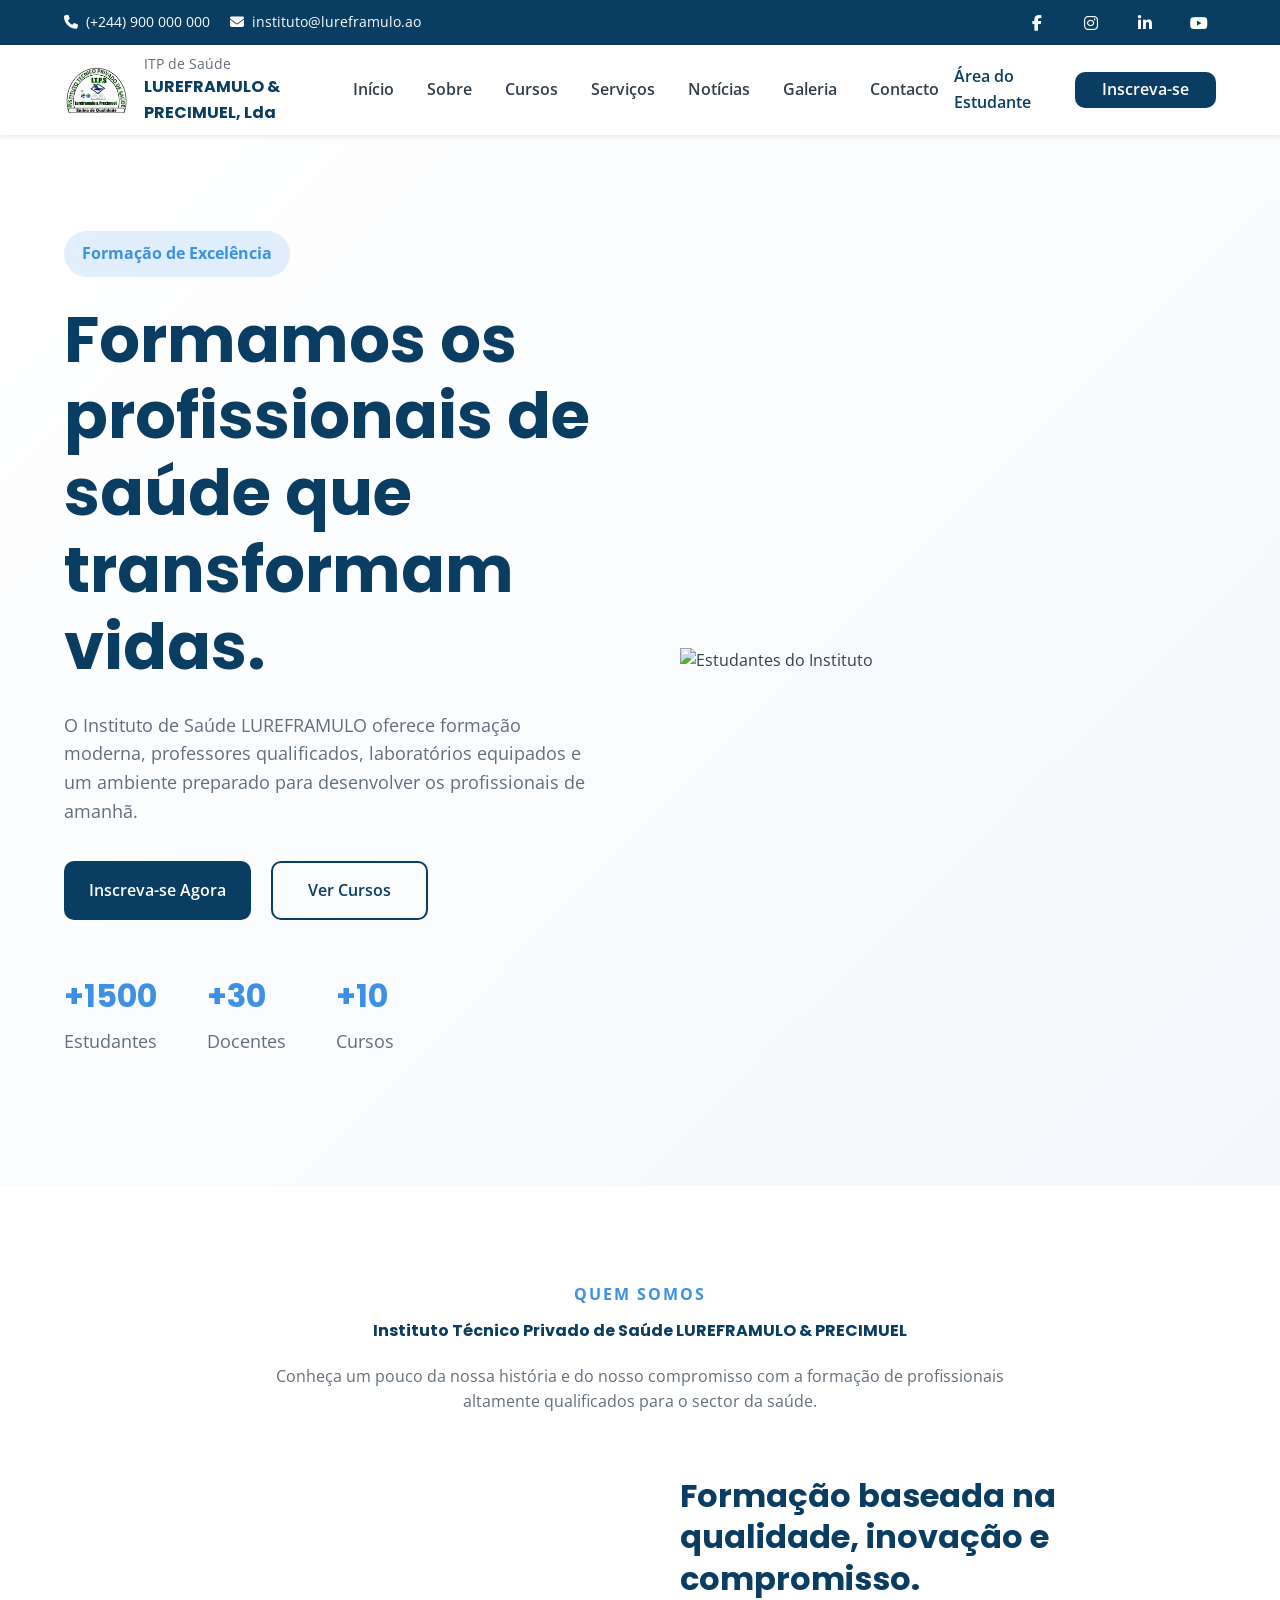
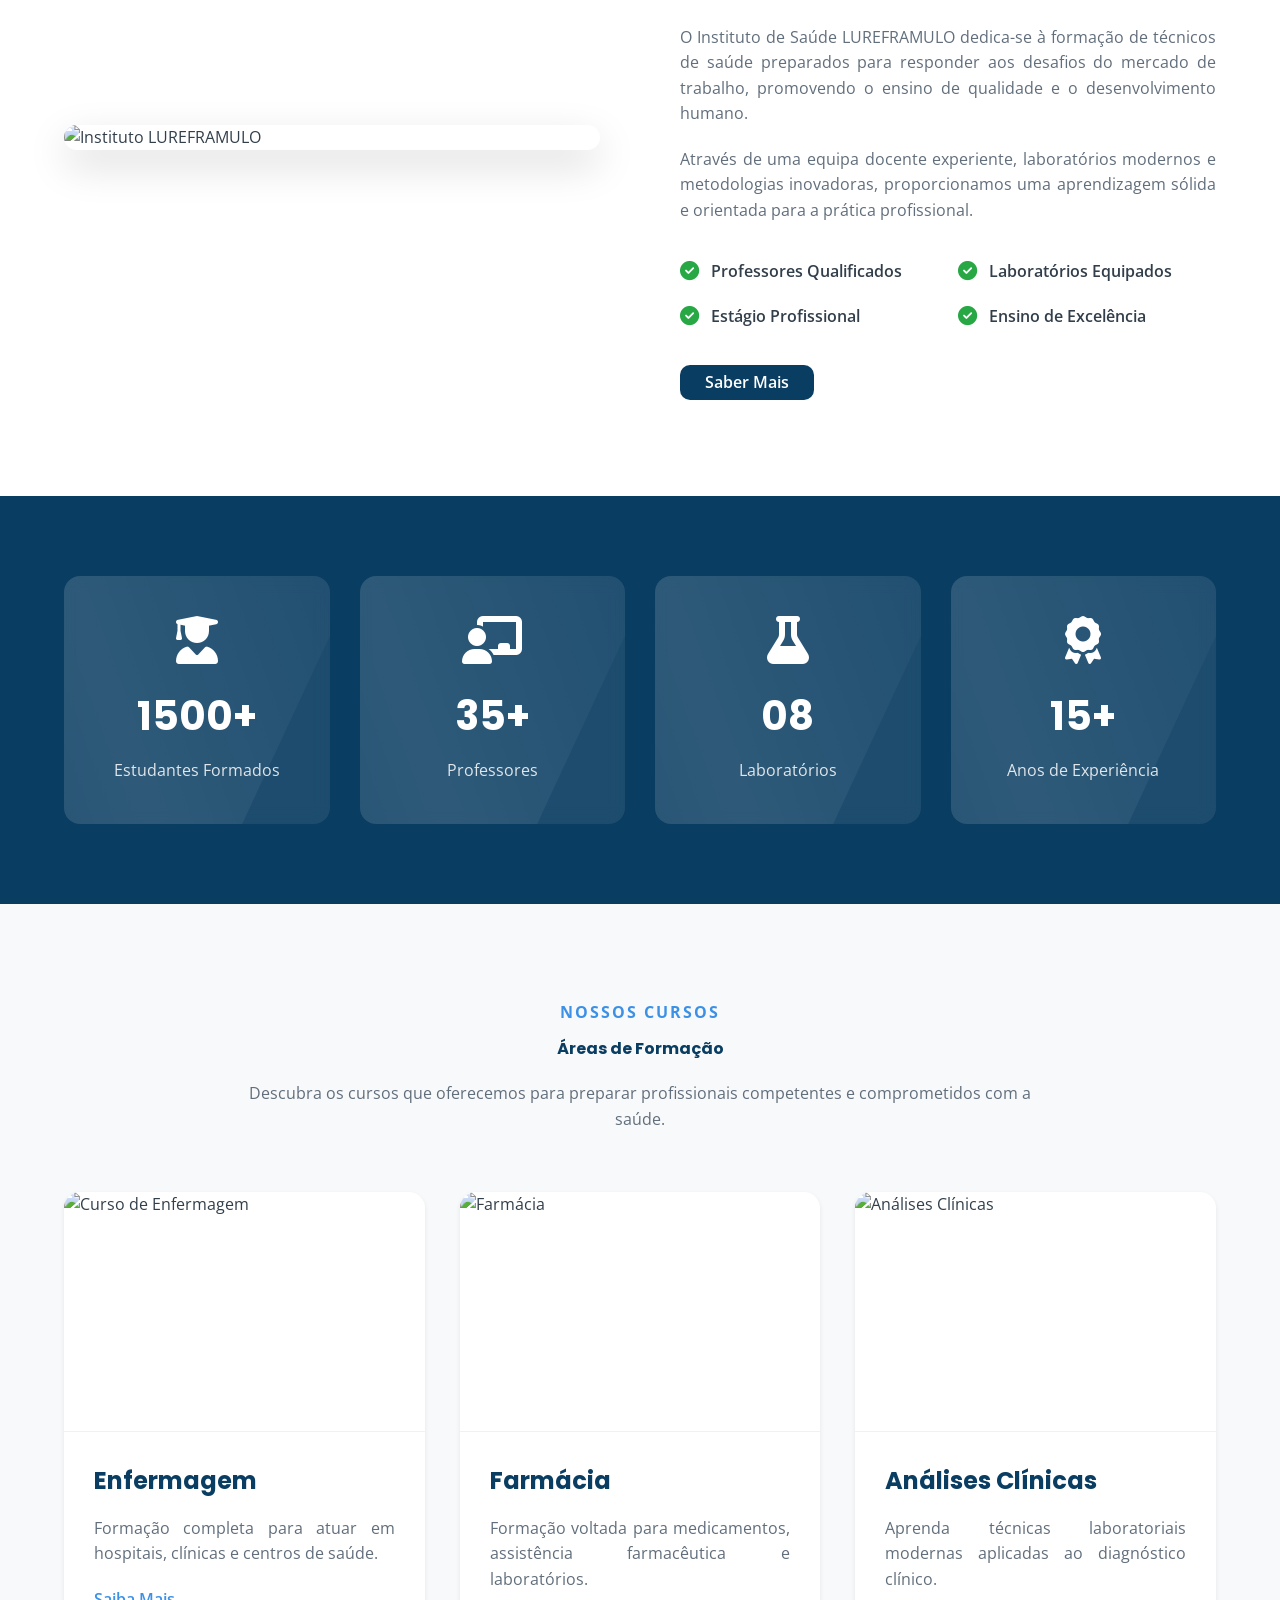
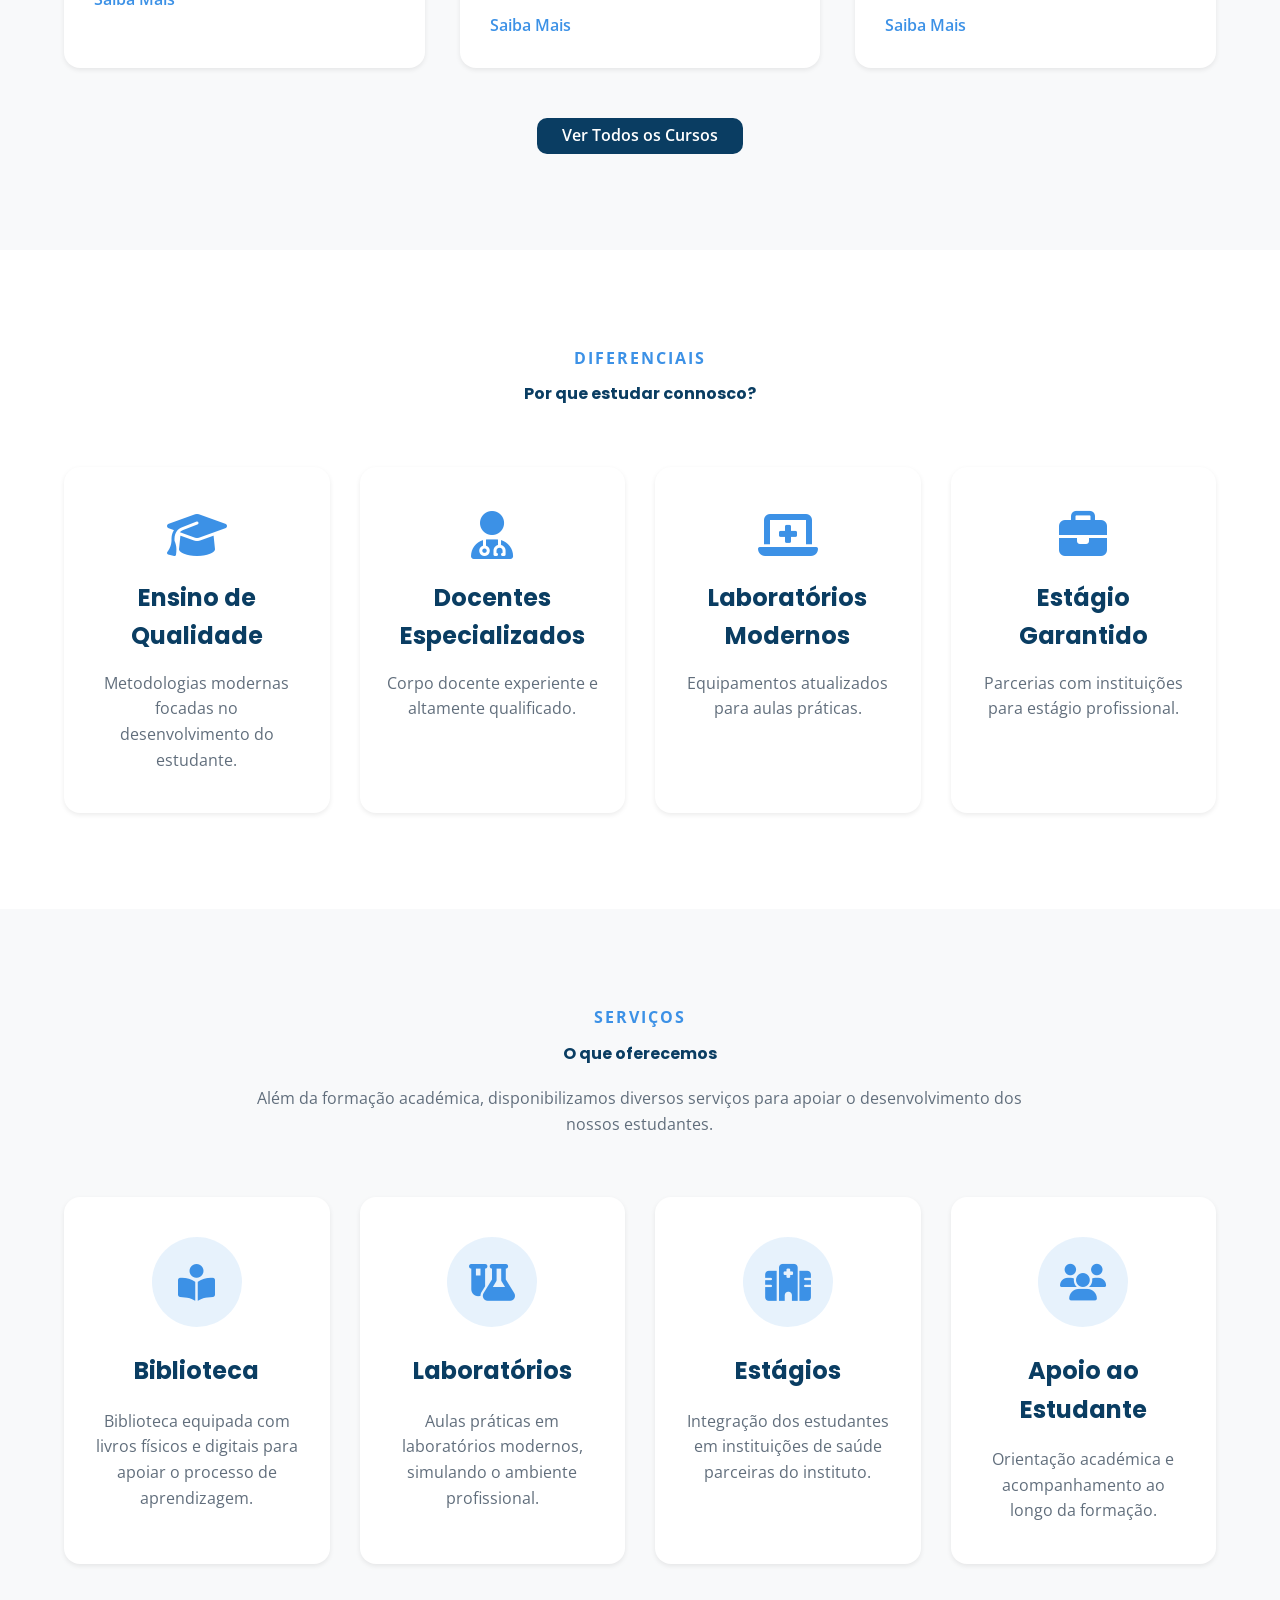
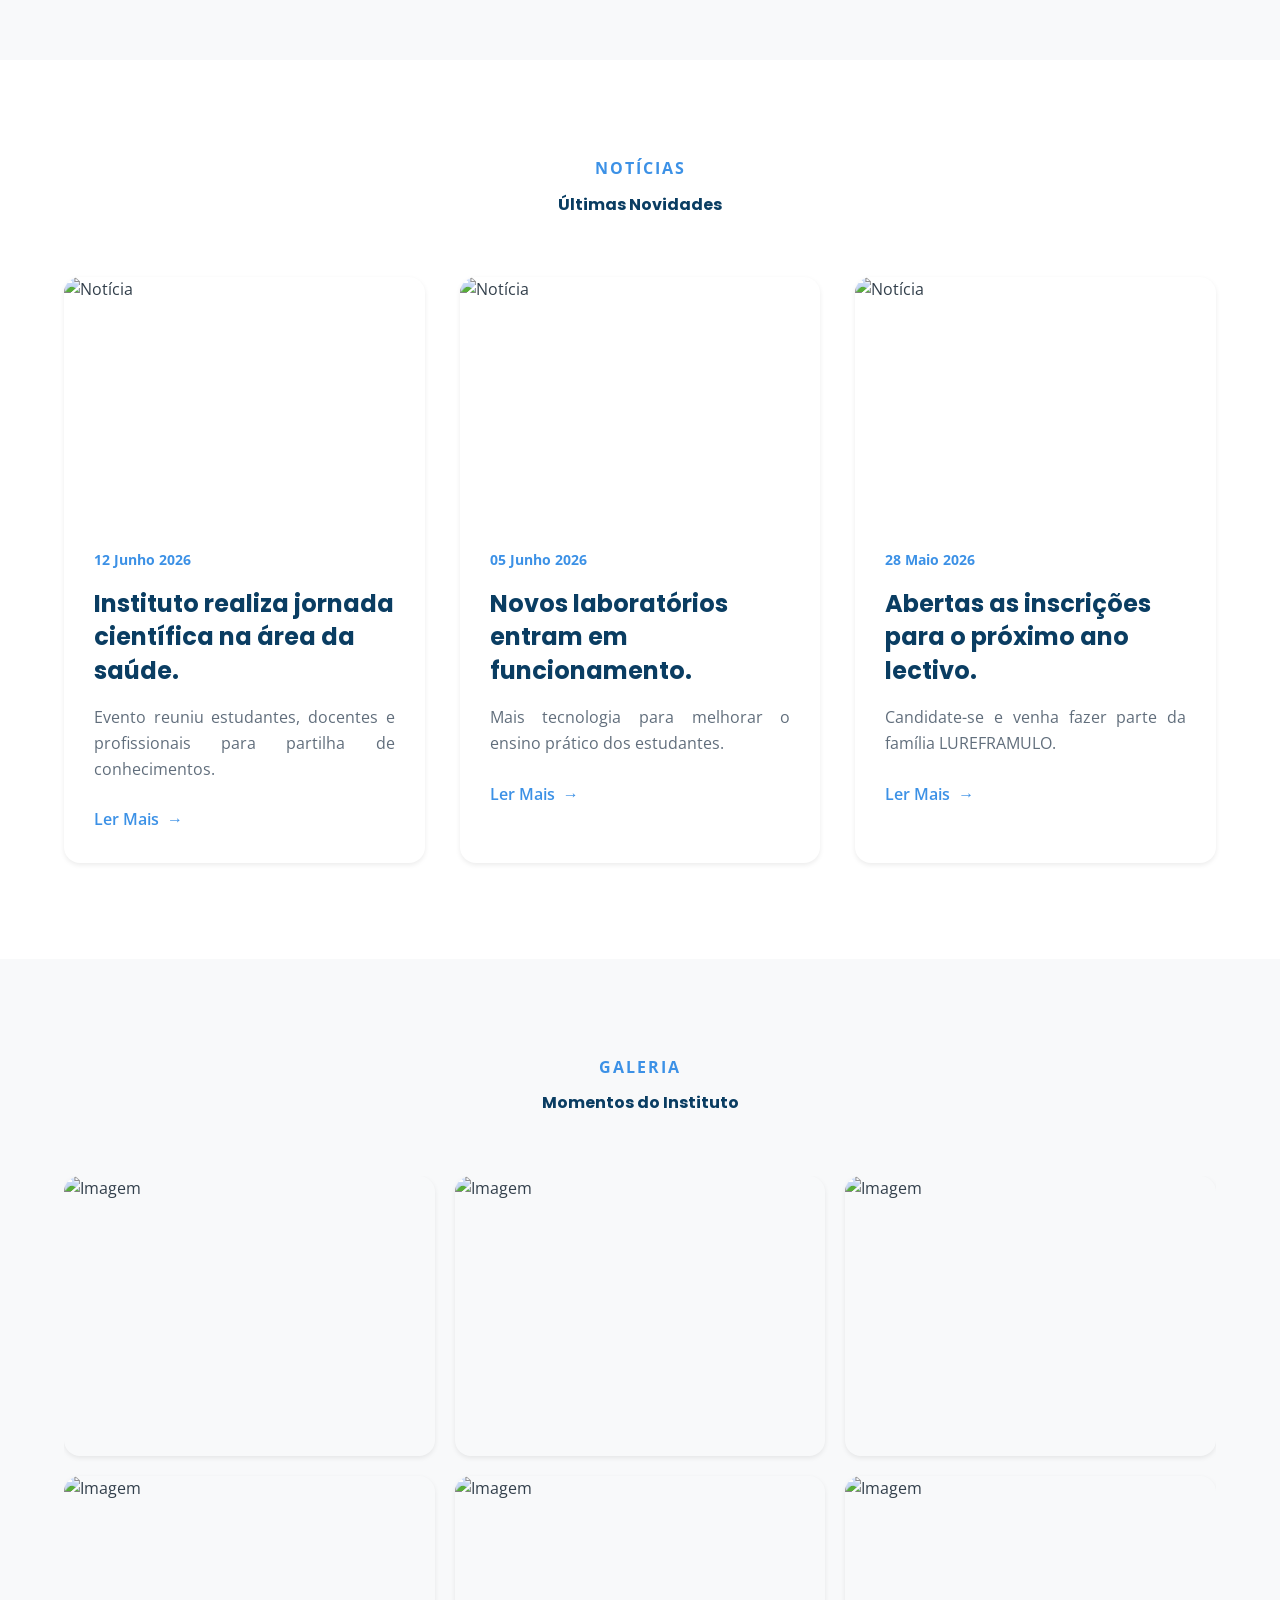
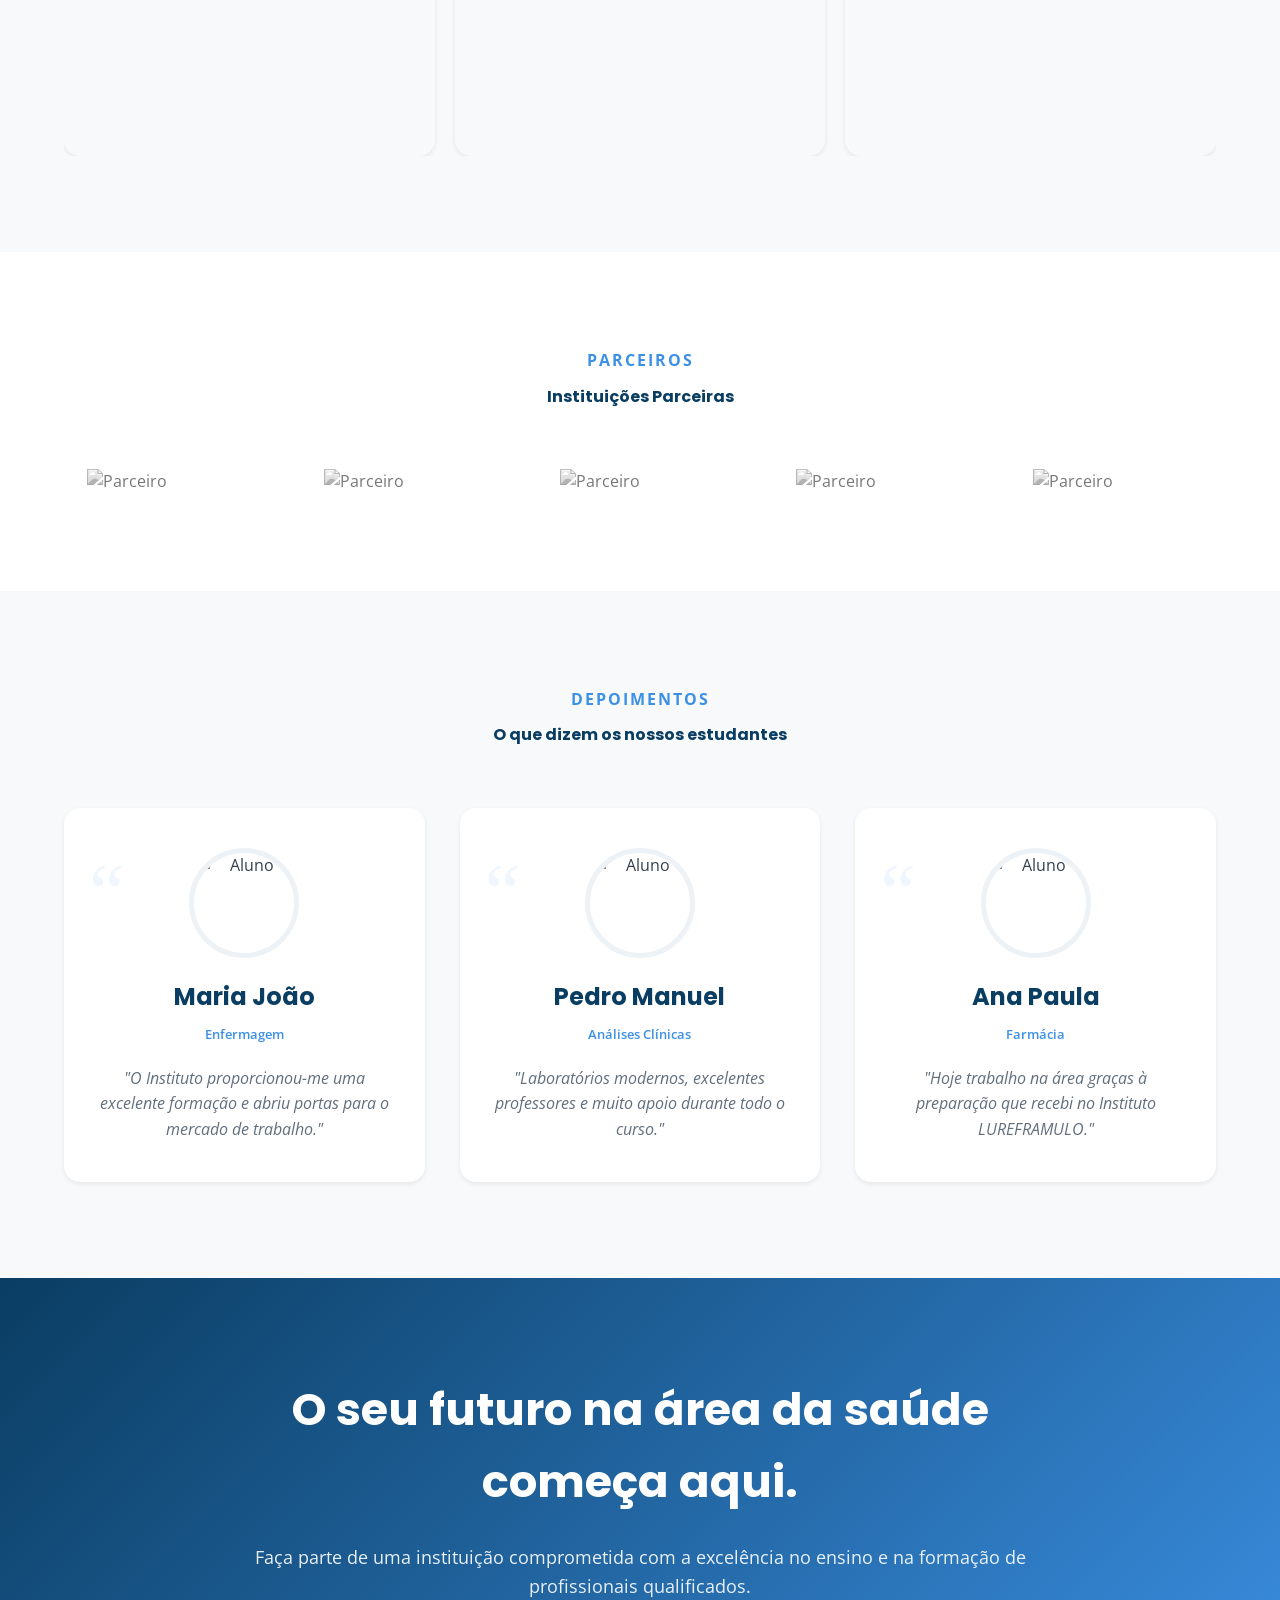
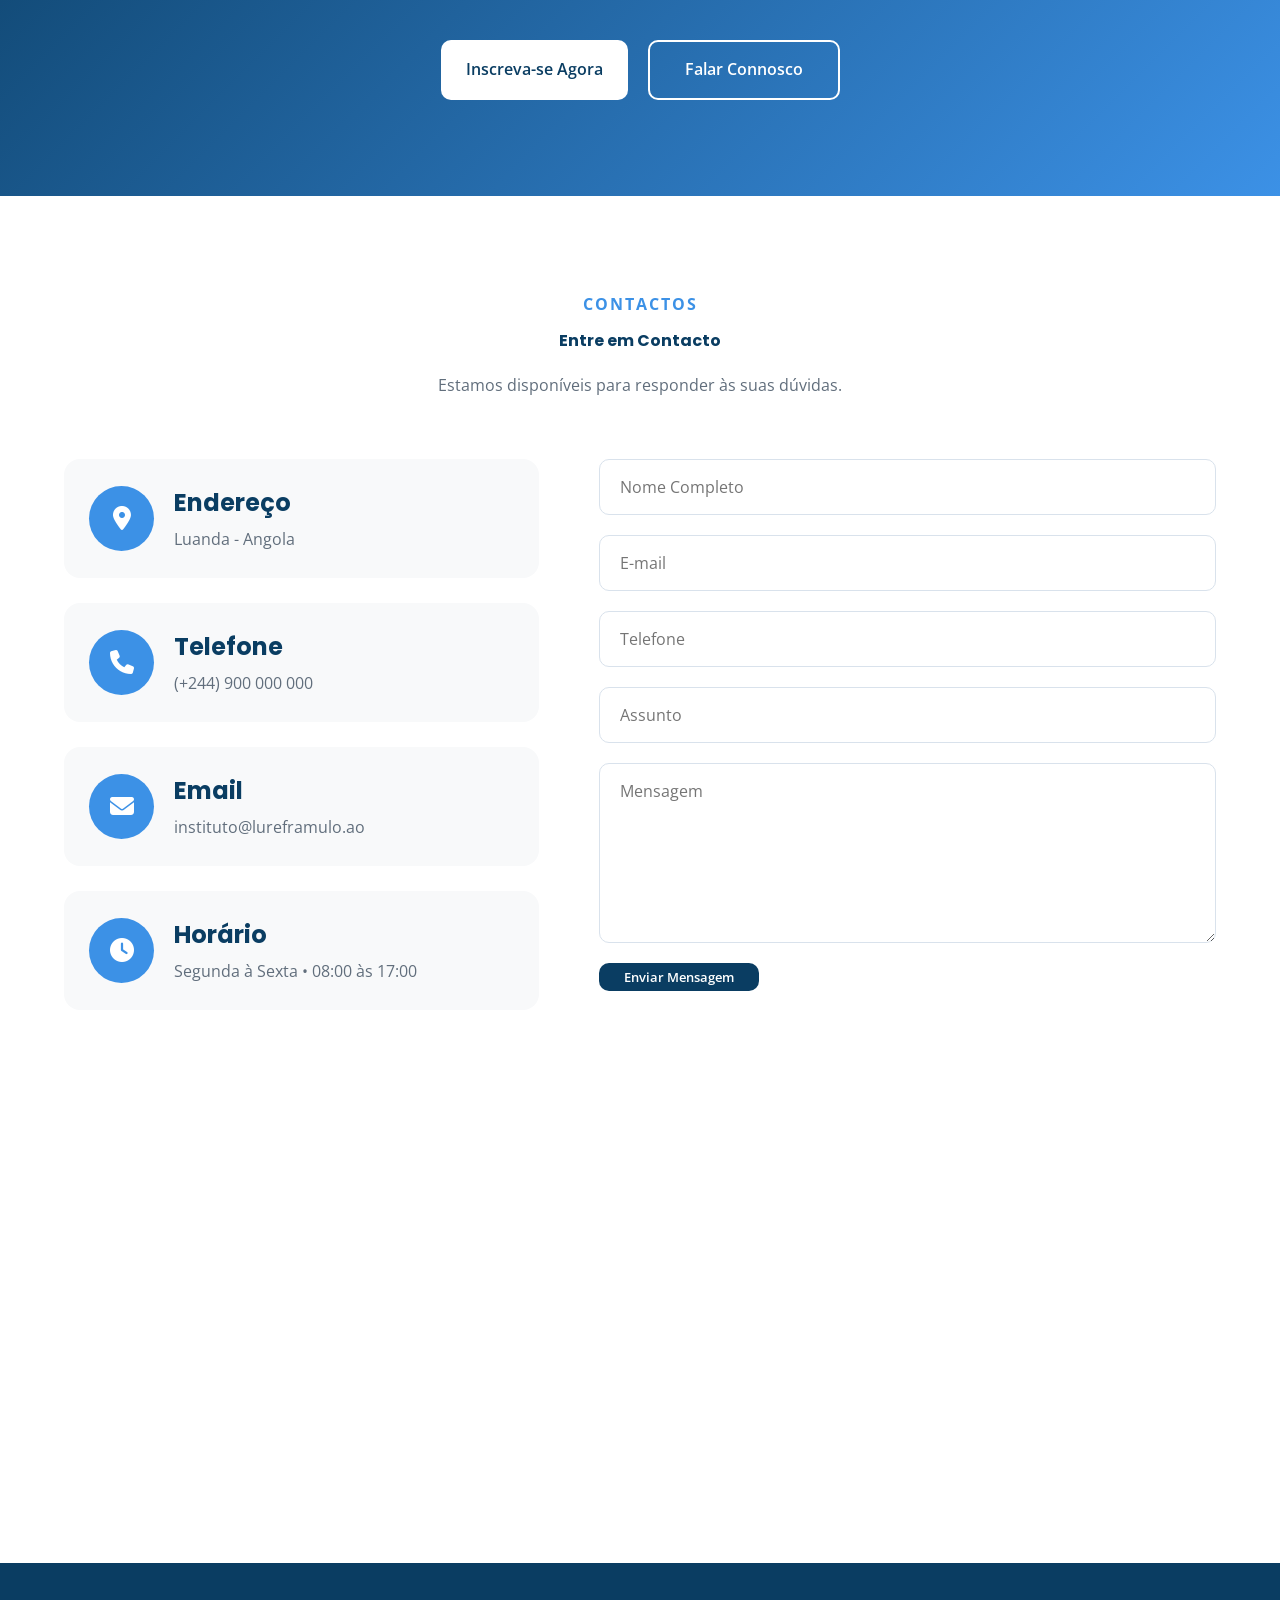
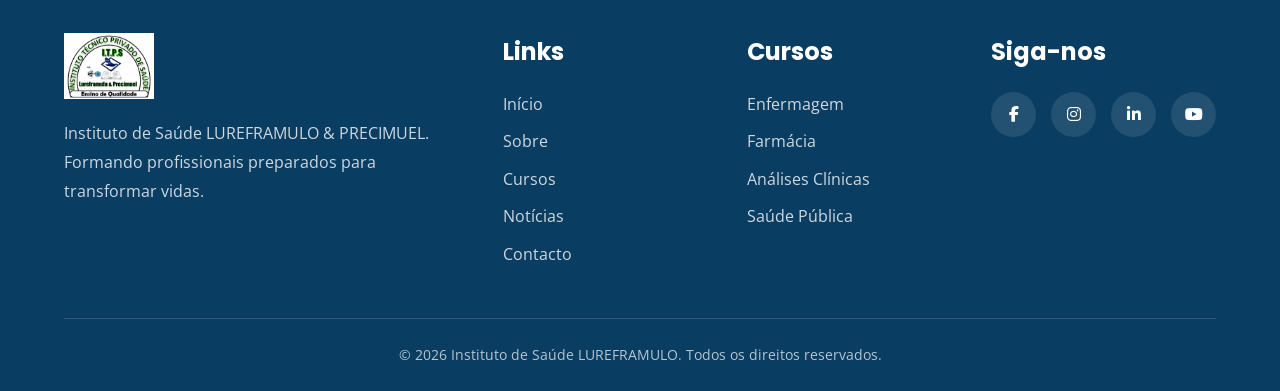
==== index.html @ 5ccaef7e "Menu Actualizado! Alterei de menu que simplesmente aparece para menu que desliza" ====
<!DOCTYPE html>
<html lang="pt-AO">

<head>

    <!-- ================= META ================= -->
    <meta charset="UTF-8">
    <meta name="viewport" content="width=device-width, initial-scale=1.0">

    <title>Instituto de Saúde LUREFRAMULO</title>

    <meta name="description"
        content="Instituto de Saúde LUREFRAMULO - Formação de excelência na área da saúde.">

    <meta name="keywords"
        content="Instituto, Saúde, Enfermagem, Cursos, Luanda, Angola">

    <meta name="author"
        content="ANTONIO C. R. SABINO">

    <!-- ================= GOOGLE FONTS ================= -->

    <link rel="preconnect" href="https://fonts.googleapis.com">

    <link rel="preconnect" href="https://fonts.gstatic.com" crossorigin>

    <link href="https://fonts.googleapis.com/css2?family=Open+Sans:wght@300;400;500;600;700&family=Poppins:wght@300;400;500;600;700;800&display=swap"
        rel="stylesheet">

    <!-- ================= FONT AWESOME ================= -->

    <link rel="stylesheet"
        href="https://cdnjs.cloudflare.com/ajax/libs/font-awesome/6.7.2/css/all.min.css">

    <!-- ================= CSS ================= -->

    <link rel="stylesheet" href="css/variables.css">

    <link rel="stylesheet" href="css/style.css">

    <link rel="stylesheet" href="css/responsive.css">

</head>

<body>

    <!-- ====================================================== -->
    <!-- TOP BAR -->
    <!-- ====================================================== -->

    <div class="top-bar">

        <div class="container">

            <div class="top-left">

                <span>
                    <i class="fa-solid fa-phone"></i>
                    (+244) 900 000 000
                </span>

                <span>
                    <i class="fa-solid fa-envelope"></i>
                    instituto@lureframulo.ao
                </span>

            </div>

            <div class="top-right">

                <a href="#">
                    <i class="fab fa-facebook-f"></i>
                </a>

                <a href="#">
                    <i class="fab fa-instagram"></i>
                </a>

                <a href="#">
                    <i class="fab fa-linkedin-in"></i>
                </a>

                <a href="#">
                    <i class="fab fa-youtube"></i>
                </a>

            </div>

        </div>

    </div>

    <!-- ====================================================== -->
    <!-- HEADER -->
    <!-- ====================================================== -->

    <header class="header">

        <div class="container">

            <!-- Logo -->

            <a href="#" class="logo">

                <img src="assets/logo/logo.png"
                    alt="Instituto LUREFRAMULO">

                <div class="logo-text">

                    <p>ITP de Saúde</p>

                    <h2>LUREFRAMULO & PRECIMUEL, Lda</h2>
                    
                </div>

            </a>

            <!-- Menu -->

            <nav class="main-nav" id="mainNav">

                <button class="close-menu" id="closeMenu">

                    <i class="fa-solid fa-xmark"></i>

                </button>

                <ul>

                    <li><a href="#">Início</a></li>

                    <li><a href="#sobre">Sobre</a></li>

                    <li><a href="#cursos">Cursos</a></li>

                    <li><a href="#servicos">Serviços</a></li>

                    <li><a href="#noticias">Notícias</a></li>

                    <li><a href="#galeria">Galeria</a></li>

                    <li><a href="#contacto">Contacto</a></li>

                </ul>

            </nav>

            <!-- Botões -->

            <div class="header-buttons">

                <a href="#" class="btn-login">

                    Área do Estudante

                </a>

                <a href="#" class="btn-primary">

                    Inscreva-se

                </a>

            </div>

            <!-- Menu Mobile -->

            <div onclick="" class="menu-toggle" id="menuToggle">
                <i class="fas fa-bars"></i>
            </div>

        </div>

    </header>

    <div class="overlay" id="overlay"></div>

    <!-- ====================================================== -->
    <!-- HERO -->
    <!-- ====================================================== -->

    <section class="hero">

        <div class="container hero-container">

            <!-- Texto -->

            <div class="hero-content">

                <span class="hero-tag">

                    Formação de Excelência

                </span>

                <h1>

                    Formamos os profissionais de saúde
                    que transformam vidas.

                </h1>

                <p>

                    O Instituto de Saúde LUREFRAMULO oferece
                    formação moderna, professores qualificados,
                    laboratórios equipados e um ambiente preparado
                    para desenvolver os profissionais de amanhã.

                </p>

                <div class="hero-buttons">

                    <a href="#" class="btn-primary">

                        Inscreva-se Agora

                    </a>

                    <a href="#cursos" class="btn-secondary">

                        Ver Cursos

                    </a>

                </div>

                <!-- Estatísticas -->

                <div class="hero-stats">

                    <div class="stat">

                        <h3>+1500</h3>

                        <p>Estudantes</p>

                    </div>

                    <div class="stat">

                        <h3>+30</h3>

                        <p>Docentes</p>

                    </div>

                    <div class="stat">

                        <h3>+10</h3>

                        <p>Cursos</p>

                    </div>

                </div>

            </div>

            <!-- Imagem -->

            <div class="hero-image">

                <img src="assets/imagens/hero.png"
                    alt="Estudantes do Instituto">

            </div>

        </div>

    </section>

    <!-- ====================================================== -->
    <!-- INÍCIO DO MAIN -->
    <!-- ====================================================== -->

    <main>
    
                <!-- ====================================================== -->
        <!-- SOBRE O INSTITUTO -->
        <!-- ====================================================== -->

        <section class="sobre" id="sobre">

            <div class="container">

                <header class="section-title">

                    <span>Quem Somos</span>

                    <h2>Instituto Técnico Privado de Saúde LUREFRAMULO & PRECIMUEL</h2>

                    <p>
                        Conheça um pouco da nossa história e do nosso compromisso
                        com a formação de profissionais altamente qualificados
                        para o sector da saúde.
                    </p>

                </header>

                <div class="sobre-container">

                    <div class="sobre-image">

                        <img src="assets/imagens/sobre.jpg"
                            alt="Instituto LUREFRAMULO">

                    </div>

                    <div class="sobre-content">

                        <h3>
                            Formação baseada na qualidade,
                            inovação e compromisso.
                        </h3>

                        <p>

                            O Instituto de Saúde LUREFRAMULO dedica-se à formação
                            de técnicos de saúde preparados para responder aos
                            desafios do mercado de trabalho, promovendo o ensino
                            de qualidade e o desenvolvimento humano.

                        </p>

                        <p>

                            Através de uma equipa docente experiente,
                            laboratórios modernos e metodologias inovadoras,
                            proporcionamos uma aprendizagem sólida e orientada
                            para a prática profissional.

                        </p>

                        <div class="sobre-list">

                            <div class="item">

                                <i class="fa-solid fa-circle-check"></i>

                                <span>Professores Qualificados</span>

                            </div>

                            <div class="item">

                                <i class="fa-solid fa-circle-check"></i>

                                <span>Laboratórios Equipados</span>

                            </div>

                            <div class="item">

                                <i class="fa-solid fa-circle-check"></i>

                                <span>Estágio Profissional</span>

                            </div>

                            <div class="item">

                                <i class="fa-solid fa-circle-check"></i>

                                <span>Ensino de Excelência</span>

                            </div>

                        </div>

                        <a href="pages/sobre.html"
                            class="btn-primary">

                            Saber Mais

                        </a>

                    </div>

                </div>

            </div>

        </section>

        <!-- ====================================================== -->
        <!-- ESTATÍSTICAS -->
        <!-- ====================================================== -->

        <section class="estatisticas">

            <div class="container">

                <div class="estatistica-card">

                    <i class="fa-solid fa-user-graduate"></i>

                    <h2>1500+</h2>

                    <p>Estudantes Formados</p>

                </div>

                <div class="estatistica-card">

                    <i class="fa-solid fa-chalkboard-user"></i>

                    <h2>35+</h2>

                    <p>Professores</p>

                </div>

                <div class="estatistica-card">

                    <i class="fa-solid fa-flask"></i>

                    <h2>08</h2>

                    <p>Laboratórios</p>

                </div>

                <div class="estatistica-card">

                    <i class="fa-solid fa-award"></i>

                    <h2>15+</h2>

                    <p>Anos de Experiência</p>

                </div>

            </div>

        </section>

        <!-- ====================================================== -->
        <!-- CURSOS -->
        <!-- ====================================================== -->

        <section class="cursos" id="cursos">

            <div class="container">

                <div class="section-title">

                    <span>Nossos Cursos</span>

                    <h2>Áreas de Formação</h2>

                    <p>

                        Descubra os cursos que oferecemos para preparar
                        profissionais competentes e comprometidos com a saúde.

                    </p>

                </div>

                <div class="cards-cursos">

                    <article class="curso-card">

                        <img src="assets/imagens/enfermagem.jpg"
                            alt="Curso de Enfermagem">

                        <div class="curso-info">

                            <h3>Enfermagem</h3>

                            <p>

                                Formação completa para atuar em hospitais,
                                clínicas e centros de saúde.

                            </p>

                            <a href="#">Saiba Mais</a>

                        </div>

                    </article>

                    <article class="curso-card">

                        <img src="assets/imagens/farmacia.jpg"
                            alt="Farmácia">

                        <div class="curso-info">

                            <h3>Farmácia</h3>

                            <p>

                                Formação voltada para medicamentos,
                                assistência farmacêutica e laboratórios.

                            </p>

                            <a href="#">Saiba Mais</a>

                        </div>

                    </article>

                    <article class="curso-card">

                        <img src="assets/imagens/analises.jpg"
                            alt="Análises Clínicas">

                        <div class="curso-info">

                            <h3>Análises Clínicas</h3>

                            <p>

                                Aprenda técnicas laboratoriais modernas
                                aplicadas ao diagnóstico clínico.

                            </p>

                            <a href="#">Saiba Mais</a>

                        </div>

                    </article>

                </div>

                <div class="center">

                    <a href="pages/cursos.html"
                        class="btn-primary">

                        Ver Todos os Cursos

                    </a>

                </div>

            </div>

        </section>

        <!-- ====================================================== -->
        <!-- POR QUE ESCOLHER O LUREFRAMULO -->
        <!-- ====================================================== -->

        <section class="diferenciais">

            <div class="container">

                <div class="section-title">

                    <span>Diferenciais</span>

                    <h2>Por que estudar connosco?</h2>

                </div>

                <div class="diferenciais-grid">

                    <div class="card">

                        <i class="fa-solid fa-graduation-cap"></i>

                        <h3>Ensino de Qualidade</h3>

                        <p>

                            Metodologias modernas focadas
                            no desenvolvimento do estudante.

                        </p>

                    </div>

                    <div class="card">

                        <i class="fa-solid fa-user-doctor"></i>

                        <h3>Docentes Especializados</h3>

                        <p>

                            Corpo docente experiente
                            e altamente qualificado.

                        </p>

                    </div>

                    <div class="card">

                        <i class="fa-solid fa-laptop-medical"></i>

                        <h3>Laboratórios Modernos</h3>

                        <p>

                            Equipamentos atualizados
                            para aulas práticas.

                        </p>

                    </div>

                    <div class="card">

                        <i class="fa-solid fa-briefcase"></i>

                        <h3>Estágio Garantido</h3>

                        <p>

                            Parcerias com instituições
                            para estágio profissional.

                        </p>

                    </div>

                </div>

            </div>

        </section>
        
                <!-- ====================================================== -->
        <!-- SERVIÇOS -->
        <!-- ====================================================== -->

        <section class="servicos" id="servicos">

            <div class="container">

                <div class="section-title">

                    <span>Serviços</span>

                    <h2>O que oferecemos</h2>

                    <p>
                        Além da formação académica, disponibilizamos diversos
                        serviços para apoiar o desenvolvimento dos nossos estudantes.
                    </p>

                </div>

                <div class="servicos-grid">

                    <article class="servico-card">

                        <i class="fa-solid fa-book-open-reader"></i>

                        <h3>Biblioteca</h3>

                        <p>
                            Biblioteca equipada com livros físicos e digitais
                            para apoiar o processo de aprendizagem.
                        </p>

                    </article>

                    <article class="servico-card">

                        <i class="fa-solid fa-flask-vial"></i>

                        <h3>Laboratórios</h3>

                        <p>
                            Aulas práticas em laboratórios modernos,
                            simulando o ambiente profissional.
                        </p>

                    </article>

                    <article class="servico-card">

                        <i class="fa-solid fa-hospital"></i>

                        <h3>Estágios</h3>

                        <p>
                            Integração dos estudantes em instituições de saúde
                            parceiras do instituto.
                        </p>

                    </article>

                    <article class="servico-card">

                        <i class="fa-solid fa-users"></i>

                        <h3>Apoio ao Estudante</h3>

                        <p>
                            Orientação académica e acompanhamento ao longo da formação.
                        </p>

                    </article>

                </div>

            </div>

        </section>

        <!-- ====================================================== -->
        <!-- NOTÍCIAS -->
        <!-- ====================================================== -->

        <section class="noticias" id="noticias">

            <div class="container">

                <div class="section-title">

                    <span>Notícias</span>

                    <h2>Últimas Novidades</h2>

                </div>

                <div class="noticias-grid">

                    <article class="noticia-card">

                        <img src="assets/imagens/noticia1.jpg"
                            alt="Notícia">

                        <div class="noticia-content">

                            <span>12 Junho 2026</span>

                            <h3>
                                Instituto realiza jornada científica
                                na área da saúde.
                            </h3>

                            <p>

                                Evento reuniu estudantes,
                                docentes e profissionais
                                para partilha de conhecimentos.

                            </p>

                            <a href="#">Ler Mais</a>

                        </div>

                    </article>

                    <article class="noticia-card">

                        <img src="assets/imagens/noticia2.jpg"
                            alt="Notícia">

                        <div class="noticia-content">

                            <span>05 Junho 2026</span>

                            <h3>

                                Novos laboratórios entram
                                em funcionamento.

                            </h3>

                            <p>

                                Mais tecnologia para melhorar
                                o ensino prático dos estudantes.

                            </p>

                            <a href="#">Ler Mais</a>

                        </div>

                    </article>

                    <article class="noticia-card">

                        <img src="assets/imagens/noticia3.jpg"
                            alt="Notícia">

                        <div class="noticia-content">

                            <span>28 Maio 2026</span>

                            <h3>

                                Abertas as inscrições
                                para o próximo ano lectivo.

                            </h3>

                            <p>

                                Candidate-se e venha fazer parte
                                da família LUREFRAMULO.

                            </p>

                            <a href="#">Ler Mais</a>

                        </div>

                    </article>

                </div>

            </div>

        </section>

        <!-- ====================================================== -->
        <!-- GALERIA -->
        <!-- ====================================================== -->

        <section class="galeria" id="galeria">

            <div class="container">

                <div class="section-title">

                    <span>Galeria</span>

                    <h2>Momentos do Instituto</h2>

                </div>

                <div class="galeria-grid">

                    <img src="assets/imagens/galeria1.jpg" alt="Imagem">

                    <img src="assets/imagens/galeria2.jpg" alt="Imagem">

                    <img src="assets/imagens/galeria3.jpg" alt="Imagem">

                    <img src="assets/imagens/galeria4.jpg" alt="Imagem">

                    <img src="assets/imagens/galeria5.jpg" alt="Imagem">

                    <img src="assets/imagens/galeria6.jpg" alt="Imagem">

                </div>

            </div>

        </section>

        <!-- ====================================================== -->
        <!-- PARCEIROS -->
        <!-- ====================================================== -->

        <section class="parceiros">

            <div class="container">

                <div class="section-title">

                    <span>Parceiros</span>

                    <h2>Instituições Parceiras</h2>

                </div>

                <div class="parceiros-grid">

                    <img src="assets/imagens/parceiro1.png" alt="Parceiro">

                    <img src="assets/imagens/parceiro2.png" alt="Parceiro">

                    <img src="assets/imagens/parceiro3.png" alt="Parceiro">

                    <img src="assets/imagens/parceiro4.png" alt="Parceiro">

                    <img src="assets/imagens/parceiro5.png" alt="Parceiro">

                </div>

            </div>

        </section>

        <!-- ====================================================== -->
        <!-- TESTEMUNHOS -->
        <!-- ====================================================== -->

        <section class="testemunhos">

            <div class="container">

                <div class="section-title">

                    <span>Depoimentos</span>

                    <h2>O que dizem os nossos estudantes</h2>

                </div>

                <div class="testemunhos-grid">

                    <article class="testemunho-card">

                        <img src="assets/imagens/aluno1.jpg"
                            alt="Aluno">

                        <h3>Maria João</h3>

                        <small>Enfermagem</small>

                        <p>

                            "O Instituto proporcionou-me uma excelente formação
                            e abriu portas para o mercado de trabalho."

                        </p>

                    </article>

                    <article class="testemunho-card">

                        <img src="assets/imagens/aluno2.jpg"
                            alt="Aluno">

                        <h3>Pedro Manuel</h3>

                        <small>Análises Clínicas</small>

                        <p>

                            "Laboratórios modernos,
                            excelentes professores
                            e muito apoio durante todo o curso."

                        </p>

                    </article>

                    <article class="testemunho-card">

                        <img src="assets/imagens/aluno3.jpg"
                            alt="Aluno">

                        <h3>Ana Paula</h3>

                        <small>Farmácia</small>

                        <p>

                            "Hoje trabalho na área graças
                            à preparação que recebi
                            no Instituto LUREFRAMULO."

                        </p>

                    </article>

                </div>

            </div>

        </section>

                <!-- ====================================================== -->
        <!-- CALL TO ACTION -->
        <!-- ====================================================== -->

        <section class="cta">

            <div class="container">

                <div class="cta-content">

                    <h2>
                        O seu futuro na área da saúde começa aqui.
                    </h2>

                    <p>
                        Faça parte de uma instituição comprometida com a excelência
                        no ensino e na formação de profissionais qualificados.
                    </p>

                    <div class="cta-buttons">

                        <a href="#" class="btn-primary">

                            Inscreva-se Agora

                        </a>

                        <a href="pages/contacto.html" class="btn-secondary">

                            Falar Connosco

                        </a>

                    </div>

                </div>

            </div>

        </section>

        <!-- ====================================================== -->
        <!-- CONTACTOS -->
        <!-- ====================================================== -->

        <section class="contacto" id="contacto">

            <div class="container">

                <div class="section-title">

                    <span>Contactos</span>

                    <h2>Entre em Contacto</h2>

                    <p>
                        Estamos disponíveis para responder às suas dúvidas.
                    </p>

                </div>

                <div class="contacto-container">

                    <!-- Informações -->

                    <div class="contacto-info">

                        <div class="info-card">

                            <i class="fa-solid fa-location-dot"></i>

                            <div>

                                <h3>Endereço</h3>

                                <p>Luanda - Angola</p>

                            </div>

                        </div>

                        <div class="info-card">

                            <i class="fa-solid fa-phone"></i>

                            <div>

                                <h3>Telefone</h3>

                                <p>(+244) 900 000 000</p>

                            </div>

                        </div>

                        <div class="info-card">

                            <i class="fa-solid fa-envelope"></i>

                            <div>

                                <h3>Email</h3>

                                <p>instituto@lureframulo.ao</p>

                            </div>

                        </div>

                        <div class="info-card">

                            <i class="fa-solid fa-clock"></i>

                            <div>

                                <h3>Horário</h3>

                                <p>Segunda à Sexta • 08:00 às 17:00</p>

                            </div>

                        </div>

                    </div>

                    <!-- Formulário -->

                    <form class="contact-form">

                        <input
                            type="text"
                            placeholder="Nome Completo"
                            required>

                        <input
                            type="email"
                            placeholder="E-mail"
                            required>

                        <input
                            type="tel"
                            placeholder="Telefone">

                        <input
                            type="text"
                            placeholder="Assunto">

                        <textarea
                            rows="6"
                            placeholder="Mensagem"></textarea>

                        <button
                            type="submit"
                            class="btn-primary">

                            Enviar Mensagem

                        </button>

                    </form>

                </div>

            </div>

        </section>

        <!-- ====================================================== -->
        <!-- MAPA -->
        <!-- ====================================================== -->

        <section class="mapa">

            <iframe
                src="https://www.google.com/maps/embed?pb="
                loading="lazy"
                allowfullscreen>
            </iframe>

        </section>

    </main>

    <!-- ====================================================== -->
    <!-- FOOTER -->
    <!-- ====================================================== -->

    <footer class="footer">

        <div class="container">

            <div class="footer-grid">

                <!-- Logo -->

                <div class="footer-col">

                    <img
                        src="assets/logo/logo.png"
                        alt="Logo">

                    <p>

                        Instituto de Saúde LUREFRAMULO & PRECIMUEL.

                        Formando profissionais preparados
                        para transformar vidas.

                    </p>

                </div>

                <!-- Links -->

                <div class="footer-col">

                    <h3>Links</h3>

                    <ul>

                        <li><a href="#">Início</a></li>

                        <li><a href="#sobre">Sobre</a></li>

                        <li><a href="#cursos">Cursos</a></li>

                        <li><a href="#noticias">Notícias</a></li>

                        <li><a href="#contacto">Contacto</a></li>

                    </ul>

                </div>

                <!-- Cursos -->

                <div class="footer-col">

                    <h3>Cursos</h3>

                    <ul>

                        <li><a href="#">Enfermagem</a></li>

                        <li><a href="#">Farmácia</a></li>

                        <li><a href="#">Análises Clínicas</a></li>

                        <li><a href="#">Saúde Pública</a></li>

                    </ul>

                </div>

                <!-- Redes -->

                <div class="footer-col">

                    <h3>Siga-nos</h3>

                    <div class="footer-social">

                        <a href="#"><i class="fab fa-facebook-f"></i></a>

                        <a href="#"><i class="fab fa-instagram"></i></a>

                        <a href="#"><i class="fab fa-linkedin-in"></i></a>

                        <a href="#"><i class="fab fa-youtube"></i></a>

                    </div>

                </div>

            </div>

            <div class="footer-bottom">

                <p>

                    © 2026 Instituto de Saúde LUREFRAMULO.
                    Todos os direitos reservados.

                </p>

            </div>

        </div>

    </footer>

    <!-- ====================================================== -->
    <!-- BOTÃO VOLTAR AO TOPO -->
    <!-- ====================================================== -->

    <button
        id="backToTop">

        <i class="fa-solid fa-arrow-up"></i>

    </button>

    <!-- ====================================================== -->
    <!-- JAVASCRIPT -->
    <!-- ====================================================== -->

    <script src="js/script.js"></script>

</body>

</html>
---- css/variables.css ----
/* =======================================================
   IMPORTAÇÃO DAS FONTES
======================================================= */

@import url('https://fonts.googleapis.com/css2?family=Poppins:wght@300;400;500;600;700;800&family=Open+Sans:wght@300;400;500;600;700&display=swap');


/* =======================================================
   VARIÁVEIS GLOBAIS
======================================================= */

:root {

    /* ===================================================
       CORES PRINCIPAIS
    =================================================== */

    --primary-color: #0A3D62;
    --secondary-color: #3C91E6;
    --accent-color: #28A745;

    --white: #FFFFFF;
    --black: #1B1B1B;

    --gray-100: #F8F9FA;
    --gray-200: #EDF2F7;
    --gray-300: #D9E2EC;
    --gray-400: #BCCCDC;
    --gray-500: #7B8794;
    --gray-600: #616E7C;
    --gray-700: #52606D;
    --gray-800: #323F4B;
    --gray-900: #1F2933;

    --success: #28A745;
    --warning: #FFC107;
    --danger: #DC3545;
}


/* =======================================================
   TIPOGRAFIA
======================================================= */

:root{

    --font-title: "Poppins", sans-serif;

    --font-text: "Open Sans", sans-serif;

}


/* =======================================================
   TAMANHOS DAS FONTES
======================================================= */

:root{

    --fs-xs: .75rem;
    --fs-sm: .875rem;
    --fs-md: 1rem;
    --fs-lg: 1.125rem;
    --fs-xl: 1.5rem;
    --fs-2xl: 2rem;
    --fs-3xl: 2.8rem;
    --fs-4xl: 4rem;

}


/* =======================================================
   ESPAÇAMENTOS
======================================================= */

:root{

    --space-xs: .5rem;
    --space-sm: .75rem;
    --space-md: 1rem;
    --space-lg: 1.5rem;
    --space-xl: 2rem;
    --space-2xl: 3rem;
    --space-3xl: 4rem;
    --space-4xl: 6rem;

}


/* =======================================================
   BORDAS
======================================================= */

:root{

    --radius-sm: 6px;
    --radius-md: 10px;
    --radius-lg: 16px;
    --radius-xl: 25px;
    --radius-round: 50%;

}


/* =======================================================
   SOMBRAS
======================================================= */

:root{

    --shadow-sm: 0 2px 5px rgba(0,0,0,.08);

    --shadow-md: 0 8px 20px rgba(0,0,0,.10);

    --shadow-lg: 0 15px 40px rgba(0,0,0,.15);

}


/* =======================================================
   TRANSIÇÕES
======================================================= */

:root{

    --transition-fast: .2s ease;

    --transition: .3s ease;

    --transition-slow: .5s ease;

}


/* =======================================================
   LARGURAS
======================================================= */

:root{

    --container-width: 1200px;

}


/* =======================================================
   HEADER
======================================================= */

:root{

    --header-height: 90px;

    --topbar-height: 45px;

}


/* =======================================================
   Z-INDEX
======================================================= */

:root{

    --z-dropdown: 100;

    --z-fixed: 500;

    --z-modal: 1000;

}


/* =======================================================
   BREAKPOINTS (REFERÊNCIA)
======================================================= */

/*

576px

768px

992px

1200px

1400px

*/
---- css/style.css ----
/* ==========================================================
   RESET CSS
========================================================== */

*{
    margin: 0;
    padding: 0;
    box-sizing: border-box;
}

html{

    scroll-behavior: smooth;

}

body{

    font-family: var(--font-text);

    font-size: var(--fs-md);

    color: var(--gray-800);

    background: var(--white);

    line-height: 1.6;

    overflow-x: hidden;

}


/* ==========================================================
   ELEMENTOS GERAIS
========================================================== */

img{

    width: 100%;

    display: block;

}

a{

    text-decoration: none;

    color: inherit;

}

ul{

    list-style: none;

}

button,
input,
textarea{

    font-family: inherit;

    border: none;

    outline: none;

}

button{

    cursor: pointer;

}

section{

    padding: var(--space-4xl) 0;

}


/* ==========================================================
   CONTAINER
========================================================== */

.container{

    width: 90%;

    max-width: var(--container-width);

    margin: 0 auto;

}


/* ==========================================================
   TÍTULOS
========================================================== */

h1,
h2,
h3,
h4,
h5,
h6{

    font-family: var(--font-title);

    color: var(--primary-color);

    font-weight: 700;

}

h1{

    font-size: var(--fs-4xl);

}

h2{

    font-size: 16px;

}

h3{

    font-size: var(--fs-xl);

}

p{

    color: var(--gray-600);

}


/* ==========================================================
   BOTÕES
========================================================== */

.btn-primary{

    display: inline-flex;

    align-items: center;

    justify-content: center;

    padding: 5px 25px;

    background: var(--primary-color);

    color: var(--white);

    border-radius: var(--radius-md);

    transition: var(--transition);

    font-weight: 600;

}

.header-buttons .btn-primary{
        width: 170px;
    }
.btn-primary:hover{

    background: var(--secondary-color);

    transform: translateY(-3px);

    box-shadow: var(--shadow-md);

}


.btn-secondary{

    display: inline-flex;

    align-items: center;

    justify-content: center;

    padding: 15px 35px;

    border: 2px solid var(--primary-color);

    color: var(--primary-color);

    border-radius: var(--radius-md);

    transition: var(--transition);

    font-weight: 600;

}

.btn-secondary:hover{

    background: var(--primary-color);

    color: var(--white);

}


/* ==========================================================
   TÍTULOS DAS SECÇÕES
========================================================== */

.section-title{

    text-align: center;

    margin-bottom: 60px;

}

.section-title span{

    display: inline-block;

    color: var(--secondary-color);

    font-weight: 700;

    text-transform: uppercase;

    letter-spacing: 2px;

    margin-bottom: 10px;

}

.section-title h2{

    margin-bottom: 20px;

}

.section-title p{

    width: 70%;

    margin: auto;

}


/* ==========================================================
   CLASSES AUXILIARES
========================================================== */

.center{

    text-align: center;

}

.text-center{

    text-align: center;

}

.mt-1{

    margin-top: var(--space-md);

}

.mt-2{

    margin-top: var(--space-xl);

}

.mt-3{

    margin-top: var(--space-3xl);

}


/* ==========================================================
   ANIMAÇÃO PADRÃO DOS BOTÕES
========================================================== */

.btn-primary,
.btn-secondary{

    position: relative;

    overflow: hidden;

}

.btn-primary::after,
.btn-secondary::after{

    content: "";

    position: absolute;

    top: 0;

    left: -100%;

    width: 100%;

    height: 100%;

    background: rgba(255,255,255,.15);

    transition: .5s;

}

.btn-primary:hover::after,
.btn-secondary:hover::after{

    left: 100%;

}


/* ==========================================================
   SELEÇÃO DE TEXTO
========================================================== */

::selection{

    background: var(--secondary-color);

    color: var(--white);

}


/* ==========================================================
   SCROLLBAR (CHROME)
========================================================== */

::-webkit-scrollbar{

    width: 10px;

}

::-webkit-scrollbar-track{

    background: var(--gray-200);

}

::-webkit-scrollbar-thumb{

    background: var(--primary-color);

    border-radius: 20px;

}

::-webkit-scrollbar-thumb:hover{

    background: var(--secondary-color);

}

/* ==========================================================
   TOP BAR
========================================================== */

.top-bar{

    height: var(--topbar-height);

    background: var(--primary-color);

    color: var(--white);

    display: flex;

    align-items: center;

}

.top-bar .container{

    display: flex;

    justify-content: space-between;

    align-items: center;

}

.top-left,
.top-right{

    display: flex;

    align-items: center;

    gap: 20px;

}

.top-left span{

    display: flex;

    align-items: center;

    gap: 8px;

    font-size: var(--fs-sm);

}

.top-right a{

    width: 34px;

    height: 34px;

    border-radius: 50%;

    display: flex;

    align-items: center;

    justify-content: center;

    transition: var(--transition);

}

.top-right a:hover{

    background: rgba(255,255,255,.15);

}


/* ==========================================================
   HEADER
========================================================== */

.header{

    width: 100%;

    height: var(--header-height);

    background: var(--white);

    position: sticky;

    top: 0;

    left: 0;

    z-index: var(--z-fixed);

    box-shadow: var(--shadow-sm);

}

.header .container{

    height: 100%;

    display: flex;

    justify-content: space-between;

    align-items: center;

}


/* ==========================================================
   LOGO
========================================================== */

.logo{

    display: flex;

    align-items: center;

    gap: 15px;

}

.logo img{

    width: 65px;

}

.logo-text h2{

    font-size: 16px;

    margin-bottom: 2px;

}

.logo-text p{

    font-size: .85rem;

    color: var(--gray-600);

}


/* ==========================================================
   MENU
========================================================== */

.main-nav ul{

    display: flex;

    align-items: center;

    gap: 30px;

}

.main-nav ul li a{
    margin-left: 3px;

    font-weight: 600;

    position: relative;

    transition: var(--transition);

}

.main-nav ul li a::after{

    content: "";

    position: absolute;

    left: 0;

    bottom: -8px;

    width: 0;

    height: 2px;

    background: var(--secondary-color);

    transition: var(--transition);

}

.main-nav ul li a:hover{

    color: var(--secondary-color);

}

.main-nav ul li a:hover::after{

    width: 100%;

}


/* ==========================================================
   BOTÕES HEADER
========================================================== */

.header-buttons{

    display: flex;

    align-items: center;

    gap: 15px;

}

.btn-login{
    padding-left: 15px;

    color: var(--primary-color);

    font-weight: 600;

    transition: var(--transition);

}

.btn-login:hover{

    color: var(--secondary-color);

}


/*==========================================================
MENU MOBILE PREMIUM
==========================================================*/
.menu-toggle {
    display: none;
    font-size: 1.8rem;
    color: var(--primary-color);
    cursor: pointer;
}

.overlay{

    position: fixed;

    inset: 0;

    background: rgba(0,0,0,.45);

    opacity: 0;

    visibility: hidden;

    transition: .35s;

    z-index: 998;

}

.overlay.active{

    opacity: 1;

    visibility: visible;

}

.close-menu{

    display: none;

}

@media(max-width:992px){

    .main-nav{

        position: fixed;

        top: 0;

        right: -100%;

        width: 320px;

        height: 100vh;

        background: white;

        padding: 100px 40px;

        transition: .4s ease;

        box-shadow: -5px 0 30px rgba(0,0,0,.15);

        z-index:999;

    }

    .main-nav.active{

        right:0;

    }

    .main-nav ul{

        flex-direction:column;

        align-items:flex-start;

        gap:30px;

    }

    .main-nav ul li{

        width:100%;

    }

    .main-nav ul li a{

        display:block;

        width:100%;

        font-size:1.15rem;

        padding:10px 0;

    }

    .close-menu{

        display:flex;

        position:absolute;

        top:25px;

        right:25px;

        width:45px;

        height:45px;

        border:none;

        border-radius:50%;

        background:var(--primary-color);

        color:white;

        justify-content:center;

        align-items:center;

        cursor:pointer;

        font-size:1.3rem;

    }

}

/* ==========================================================
   HERO
========================================================== */

.hero{

    min-height: calc(100vh - var(--header-height));

    display: flex;

    align-items: center;

    background: linear-gradient(
        135deg,
        #ffffff 0%,
        #f4f8fc 100%
    );

}

.hero-container{

    display: grid;

    grid-template-columns: 1fr 1fr;

    align-items: center;

    gap: 80px;

}


/* ==========================================================
   HERO CONTENT
========================================================== */

.hero-tag{

    display: inline-block;

    padding: 10px 18px;

    background: rgba(60,145,230,.15);

    color: var(--secondary-color);

    border-radius: 30px;

    font-weight: 700;

    margin-bottom: 25px;

}

.hero-content h1{

    margin-bottom: 25px;

    line-height: 1.2;

}

.hero-content p{

    margin-bottom: 35px;

    font-size: var(--fs-lg);

}


/* ==========================================================
   BOTÕES HERO
========================================================== */

.hero-buttons{

    display: flex;

    gap: 20px;

    margin-bottom: 50px;

}


/* ==========================================================
   HERO STATS
========================================================== */

.hero-stats{

    display: flex;

    gap: 50px;

}

.stat h3{

    font-size: 2rem;

    color: var(--secondary-color);

}

.stat p{

    margin-top: 5px;

}


/* ==========================================================
   HERO IMAGE
========================================================== */

.hero-image{

    position: relative;

}

.hero-image img{

    width: 100%;

    animation: float 4s ease-in-out infinite;

}


/* ==========================================================
   FLOAT
========================================================== */

@keyframes float{

    0%{

        transform: translateY(0);

    }

    50%{

        transform: translateY(-18px);

    }

    100%{

        transform: translateY(0);

    }

}

/* ==========================================================
   SOBRE
========================================================== */

.sobre{

    background: var(--white);

}

.sobre-container{

    display: grid;

    grid-template-columns: 1fr 1fr;

    gap: 80px;

    align-items: center;

}

.sobre-image{

    overflow: hidden;

    border-radius: var(--radius-lg);

    box-shadow: var(--shadow-lg);

}

.sobre-image img{

    transition: var(--transition-slow);

}

.sobre-image:hover img{

    transform: scale(1.08);

}

.sobre-content h3{

    margin-bottom: 25px;

    font-size: 2rem;

    line-height: 1.3;

}

.sobre-content p{

    margin-bottom: 20px;

    text-align: justify;

}


/* ==========================================================
   LISTA
========================================================== */

.sobre-list{

    margin: 35px 0;

    display: grid;

    grid-template-columns: repeat(2,1fr);

    gap: 20px;

}

.sobre-list .item{

    display: flex;

    align-items: center;

    gap: 12px;

}

.sobre-list i{

    color: var(--accent-color);

    font-size: 1.2rem;

}

.sobre-list span{

    font-weight: 600;

}


/* ==========================================================
   ESTATÍSTICAS
========================================================== */

.estatisticas{

    background: var(--primary-color);

    padding: 80px 0;

}

.estatisticas .container{

    display: grid;

    grid-template-columns: repeat(4,1fr);

    gap: 30px;

}

.estatistica-card{

    background: rgba(255,255,255,.08);

    border-radius: var(--radius-lg);

    padding: 40px 20px;

    text-align: center;

    transition: var(--transition);

    backdrop-filter: blur(8px);

}

.estatistica-card:hover{

    transform: translateY(-10px);

    background: rgba(255,255,255,.15);

}

.estatistica-card i{

    font-size: 3rem;

    color: var(--white);

    margin-bottom: 20px;

}

.estatistica-card h2{

    color: var(--white);

    font-size: 2.5rem;

    margin-bottom: 10px;

}

.estatistica-card p{

    color: rgba(255,255,255,.85);

}


/* ==========================================================
   ANIMAÇÃO DOS CARDS
========================================================== */

.estatistica-card{

    position: relative;

    overflow: hidden;

}

.estatistica-card::before{

    content: "";

    position: absolute;

    top: -100%;

    left: -100%;

    width: 200%;

    height: 200%;

    background: linear-gradient(

        45deg,

        transparent,

        rgba(255,255,255,.08),

        transparent

    );

    transform: rotate(25deg);

    transition: .8s;

}

.estatistica-card:hover::before{

    top: 100%;

    left: 100%;

}

/* ==========================================================
   CURSOS
========================================================== */

.cursos{

    background: var(--gray-100);

}

.cards-cursos{

    display: grid;

    grid-template-columns: repeat(3, 1fr);

    gap: 35px;

}

.curso-card{

    background: var(--white);

    border-radius: var(--radius-lg);

    overflow: hidden;

    box-shadow: var(--shadow-sm);

    transition: var(--transition);

}

.curso-card:hover{

    transform: translateY(-10px);

    box-shadow: var(--shadow-lg);

}

.curso-card img{

    height: 240px;

    object-fit: cover;

    transition: var(--transition-slow);

}

.curso-card:hover img{

    transform: scale(1.08);

}

.curso-info{

    padding: 30px;

}

.curso-info h3{

    margin-bottom: 15px;

}

.curso-info p{

    margin-bottom: 20px;

    text-align: justify;

}

.curso-info a{

    display: inline-flex;

    align-items: center;

    gap: 8px;

    color: var(--secondary-color);

    font-weight: 600;

    transition: var(--transition);

}

.curso-info a:hover{

    color: var(--primary-color);

}


/* ==========================================================
   BOTÃO DOS CURSOS
========================================================== */

.cursos .center{

    margin-top: 50px;

}


/* ==========================================================
   DIFERENCIAIS
========================================================== */

.diferenciais{

    background: var(--white);

}

.diferenciais-grid{

    display: grid;

    grid-template-columns: repeat(4,1fr);

    gap: 30px;

}

.diferenciais .card{

    background: var(--white);

    padding: 40px 25px;

    text-align: center;

    border-radius: var(--radius-lg);

    box-shadow: var(--shadow-sm);

    transition: var(--transition);

    border-top: 4px solid transparent;

}

.diferenciais .card:hover{

    transform: translateY(-10px);

    border-top: 4px solid var(--secondary-color);

    box-shadow: var(--shadow-lg);

}

.diferenciais .card i{

    font-size: 3rem;

    color: var(--secondary-color);

    margin-bottom: 20px;

}

.diferenciais .card h3{

    margin-bottom: 15px;

}

.diferenciais .card p{

    color: var(--gray-600);

}


/* ==========================================================
   ANIMAÇÃO DOS CARDS
========================================================== */

.diferenciais .card{

    position: relative;

    overflow: hidden;

}

.diferenciais .card::before{

    content: "";

    position: absolute;

    top: 0;

    left: -100%;

    width: 100%;

    height: 100%;

    background: linear-gradient(

        90deg,

        transparent,

        rgba(255,255,255,.35),

        transparent

    );

    transition: .8s;

}

.diferenciais .card:hover::before{

    left: 100%;

}


/* ==========================================================
   PEQUENOS AJUSTES
========================================================== */

.curso-card,
.diferenciais .card{

    cursor: pointer;

}

.curso-card img{

    border-bottom: 1px solid var(--gray-200);

}
/* ==========================================================
   SERVIÇOS
========================================================== */

.servicos{

    background: var(--gray-100);

}

.servicos-grid{

    display: grid;

    grid-template-columns: repeat(4,1fr);

    gap: 30px;

}

.servico-card{

    background: var(--white);

    padding: 40px 30px;

    border-radius: var(--radius-lg);

    text-align: center;

    box-shadow: var(--shadow-sm);

    transition: var(--transition);

    position: relative;

    overflow: hidden;

}

.servico-card:hover{

    transform: translateY(-10px);

    box-shadow: var(--shadow-lg);

}

.servico-card::before{

    content: "";

    position: absolute;

    top: 0;

    left: 0;

    width: 100%;

    height: 5px;

    background: var(--secondary-color);

    transform: scaleX(0);

    transform-origin: left;

    transition: var(--transition);

}

.servico-card:hover::before{

    transform: scaleX(1);

}

.servico-card i{

    width: 90px;

    height: 90px;

    margin: auto;

    margin-bottom: 25px;

    border-radius: 50%;

    background: rgba(60,145,230,.12);

    color: var(--secondary-color);

    display: flex;

    align-items: center;

    justify-content: center;

    font-size: 2.3rem;

}

.servico-card h3{

    margin-bottom: 18px;

}

.servico-card p{

    text-align: center;

}


/* ==========================================================
   NOTÍCIAS
========================================================== */

.noticias{

    background: var(--white);

}

.noticias-grid{

    display: grid;

    grid-template-columns: repeat(3,1fr);

    gap: 35px;

}

.noticia-card{

    background: var(--white);

    border-radius: var(--radius-lg);

    overflow: hidden;

    box-shadow: var(--shadow-sm);

    transition: var(--transition);

}

.noticia-card:hover{

    transform: translateY(-12px);

    box-shadow: var(--shadow-lg);

}

.noticia-card img{

    width: 100%;

    height: 240px;

    object-fit: cover;

    transition: var(--transition-slow);

}

.noticia-card:hover img{

    transform: scale(1.08);

}


/* ==========================================================
   CONTEÚDO DA NOTÍCIA
========================================================== */

.noticia-content{

    padding: 30px;

}

.noticia-content span{

    display: inline-block;

    color: var(--secondary-color);

    font-size: var(--fs-sm);

    font-weight: 700;

    margin-bottom: 15px;

}

.noticia-content h3{

    margin-bottom: 18px;

    line-height: 1.4;

}

.noticia-content p{

    margin-bottom: 25px;

    text-align: justify;

}

.noticia-content a{

    display: inline-flex;

    align-items: center;

    gap: 8px;

    color: var(--secondary-color);

    font-weight: 600;

    transition: var(--transition);

}

.noticia-content a::after{

    content: "→";

    transition: var(--transition);

}

.noticia-content a:hover{

    color: var(--primary-color);

}

.noticia-content a:hover::after{

    transform: translateX(6px);

}


/* ==========================================================
   HOVER GERAL
========================================================== */

.servico-card,
.noticia-card{

    cursor: pointer;

}

/* ==========================================================
   GALERIA
========================================================== */

.galeria{

    background: var(--gray-100);

}

.galeria-grid{

    display: grid;

    grid-template-columns: repeat(3,1fr);

    gap: 20px;

}

.galeria-grid img{

    width: 100%;

    height: 280px;

    object-fit: cover;

    border-radius: var(--radius-lg);

    cursor: pointer;

    transition: var(--transition);

    box-shadow: var(--shadow-sm);

}

.galeria-grid img:hover{

    transform: scale(1.05);

    box-shadow: var(--shadow-lg);

}


/* ==========================================================
   PARCEIROS
========================================================== */

.parceiros{

    background: var(--white);

}

.parceiros-grid{

    display: grid;

    grid-template-columns: repeat(5,1fr);

    gap: 30px;

    align-items: center;

}

.parceiros-grid img{

    width: 100%;

    max-width: 160px;

    margin: auto;

    filter: grayscale(100%);

    opacity: .7;

    transition: var(--transition);

}

.parceiros-grid img:hover{

    filter: grayscale(0);

    opacity: 1;

    transform: scale(1.08);

}


/* ==========================================================
   EFEITOS EXTRAS
========================================================== */

.galeria-grid{

    overflow: hidden;

}

.galeria-grid img{

    display: block;

}

.parceiros-grid img{

    object-fit: contain;

}

/* ==========================================================
   TESTEMUNHOS
========================================================== */

.testemunhos{

    background: var(--gray-100);

}

.testemunhos-grid{

    display: grid;

    grid-template-columns: repeat(3,1fr);

    gap: 35px;

}

.testemunho-card{

    background: var(--white);

    padding: 40px 30px;

    border-radius: var(--radius-lg);

    text-align: center;

    box-shadow: var(--shadow-sm);

    transition: var(--transition);

    position: relative;

    overflow: hidden;

}

.testemunho-card:hover{

    transform: translateY(-10px);

    box-shadow: var(--shadow-lg);

}

.testemunho-card::before{

    content: "\201C";

    position: absolute;

    top: 20px;

    left: 25px;

    font-size: 5rem;

    color: rgba(60,145,230,.08);

    font-family: serif;

}

.testemunho-card img{

    width: 110px;

    height: 110px;

    border-radius: 50%;

    object-fit: cover;

    margin: auto;

    margin-bottom: 20px;

    border: 5px solid var(--gray-200);

}

.testemunho-card h3{

    margin-bottom: 8px;

}

.testemunho-card small{

    display: block;

    margin-bottom: 20px;

    color: var(--secondary-color);

    font-weight: 600;

}

.testemunho-card p{

    font-style: italic;

    text-align: center;

}


/* ==========================================================
   CALL TO ACTION
========================================================== */

.cta{

    background: linear-gradient(
        135deg,
        var(--primary-color),
        var(--secondary-color)
    );

    color: var(--white);

}

.cta-content{

    max-width: 850px;

    margin: auto;

    text-align: center;

}

.cta-content h2{

    color: var(--white);

    margin-bottom: 25px;

    font-size: 2.8rem;

}

.cta-content p{

    color: rgba(255,255,255,.90);

    font-size: var(--fs-lg);

    margin-bottom: 40px;

}

.cta-buttons{

    display: flex;

    justify-content: center;

    gap: 20px;

}


/* ==========================================================
   BOTÕES DO CTA
========================================================== */

.cta .btn-primary{

    background: var(--white);

    color: var(--primary-color);

}

.cta .btn-primary:hover{

    background: var(--gray-100);

}

.cta .btn-secondary{

    border: 2px solid var(--white);

    color: var(--white);

}

.cta .btn-secondary:hover{

    background: var(--white);

    color: var(--primary-color);

}


/* ==========================================================
   EFEITO DE ENTRADA
========================================================== */

.testemunho-card,
.cta-content{

    animation: fadeUp .8s ease;

}

@keyframes fadeUp{

    from{

        opacity: 0;

        transform: translateY(40px);

    }

    to{

        opacity: 1;

        transform: translateY(0);

    }

}

/* ==========================================================
   CONTACTO
========================================================== */

.contacto{

    background: var(--white);

}

.contacto-container{

    display: grid;

    grid-template-columns: 1fr 1.3fr;

    gap: 60px;

    align-items: start;

}


/* ==========================================================
   INFORMAÇÕES
========================================================== */

.contacto-info{

    display: flex;

    flex-direction: column;

    gap: 25px;

}

.info-card{

    display: flex;

    align-items: center;

    gap: 20px;

    background: var(--gray-100);

    padding: 25px;

    border-radius: var(--radius-lg);

    transition: var(--transition);

}

.info-card:hover{

    transform: translateX(10px);

    box-shadow: var(--shadow-md);

}

.info-card i{

    width: 65px;

    height: 65px;

    display: flex;

    justify-content: center;

    align-items: center;

    background: var(--secondary-color);

    color: var(--white);

    border-radius: 50%;

    font-size: 1.5rem;

}

.info-card h3{

    margin-bottom: 5px;

}


/* ==========================================================
   FORMULÁRIO
========================================================== */

.contact-form{

    display: grid;

    gap: 20px;

}

.contact-form input,
.contact-form textarea{

    width: 100%;

    padding: 16px 20px;

    border: 1px solid var(--gray-300);

    border-radius: var(--radius-md);

    font-size: var(--fs-md);

    transition: var(--transition);

}

.contact-form textarea{

    resize: vertical;

    min-height: 180px;

}

.contact-form input:focus,
.contact-form textarea:focus{

    border-color: var(--secondary-color);

    box-shadow: 0 0 0 4px rgba(60,145,230,.15);

}

.contact-form button{

    justify-self: start;

}


/* ==========================================================
   MAPA
========================================================== */

.mapa{

    padding: 0;

}

.mapa iframe{

    width: 100%;

    height: 450px;

    border: none;

}


/* ==========================================================
   FOOTER
========================================================== */

.footer{

    background: var(--primary-color);

    color: var(--white);

    padding-top: 70px;

}

.footer-grid{

    display: grid;

    grid-template-columns: 2fr 1fr 1fr 1fr;

    gap: 50px;

    padding-bottom: 50px;

}

.footer-col img{

    width: 90px;
    
    margin-bottom: 20px;

}

.footer-col h3{

    color: var(--white);

    margin-bottom: 20px;

}

.footer-col p{

    color: rgba(255,255,255,.80);

    line-height: 1.8;

}

.footer-col ul{

    display: flex;

    flex-direction: column;

    gap: 12px;

}

.footer-col ul li a{

    color: rgba(255,255,255,.80);

    transition: var(--transition);

}

.footer-col ul li a:hover{

    color: var(--white);

    padding-left: 8px;

}


/* ==========================================================
   REDES SOCIAIS
========================================================== */

.footer-social{

    display: flex;

    gap: 15px;

}

.footer-social a{

    width: 45px;

    height: 45px;

    display: flex;

    justify-content: center;

    align-items: center;

    border-radius: 50%;

    background: rgba(255,255,255,.10);

    transition: var(--transition);

}

.footer-social a:hover{

    background: var(--secondary-color);

    transform: translateY(-5px);

}


/* ==========================================================
   FOOTER BOTTOM
========================================================== */

.footer-bottom{

    text-align: center;

    padding: 25px 0;

    border-top: 1px solid rgba(255,255,255,.15);

}

.footer-bottom p{

    color: rgba(255,255,255,.70);

    font-size: var(--fs-sm);

}


/* ==========================================================
   BOTÃO VOLTAR AO TOPO
========================================================== */

#backToTop{

    position: fixed;

    right: 30px;

    bottom: 30px;

    width: 55px;

    height: 55px;

    border-radius: 50%;

    border: none;

    background: var(--secondary-color);

    color: var(--white);

    font-size: 1.2rem;

    cursor: pointer;

    box-shadow: var(--shadow-lg);

    transition: var(--transition);

    opacity: 0;

    visibility: hidden;

    z-index: var(--z-fixed);

}

#backToTop.show{

    opacity: 1;

    visibility: visible;

}

#backToTop:hover{

    background: var(--primary-color);

    transform: translateY(-8px);

}


/* ==========================================================
   HEADER STICKY
========================================================== */

.header.sticky{

    height: 75px;

    box-shadow: var(--shadow-lg);

    transition: var(--transition);

}


/* ==========================================================
   MENU MOBILE
========================================================== */


/* ==========================================================
   FIM DO STYLE.CSS
========================================================== */
---- css/responsive.css ----
/* ==========================================================
   NOTEBOOKS E TABLETS
   ATÉ 992px
========================================================== */

@media (max-width: 992px){

    /* ================= HEADER ================= */

    .main-nav{

        display: none;

    }

    .header-buttons{

        display: none;

    }

    .menu-toggle{

        display: block;

    }

    /* ================= HERO ================= */

    .hero{

        padding: 80px 0;

    }

    .hero-container{

        grid-template-columns: 1fr;

        text-align: center;

    }

    .hero-content{

        order: 2;

    }

    .hero-image{

        order: 1;

        max-width: 500px;

        margin: auto;

    }

    .hero-buttons{

        justify-content: center;

    }

    .hero-stats{

        justify-content: center;

    }

    /* ================= SOBRE ================= */

    .sobre-container{

        grid-template-columns: 1fr;

    }

    /* ================= ESTATÍSTICAS ================= */

    .estatisticas .container{

        grid-template-columns: repeat(2,1fr);

    }

    /* ================= CURSOS ================= */

    .cards-cursos{

        grid-template-columns: repeat(2,1fr);

    }

    /* ================= DIFERENCIAIS ================= */

    .diferenciais-grid{

        grid-template-columns: repeat(2,1fr);

    }

    /* ================= SERVIÇOS ================= */

    .servicos-grid{

        grid-template-columns: repeat(2,1fr);

    }

    /* ================= NOTÍCIAS ================= */

    .noticias-grid{

        grid-template-columns: repeat(2,1fr);

    }

    /* ================= GALERIA ================= */

    .galeria-grid{

        grid-template-columns: repeat(2,1fr);

    }

    /* ================= PARCEIROS ================= */

    .parceiros-grid{

        grid-template-columns: repeat(3,1fr);

    }

    /* ================= TESTEMUNHOS ================= */

    .testemunhos-grid{

        grid-template-columns: repeat(2,1fr);

    }

    /* ================= CONTACTO ================= */

    .contacto-container{

        grid-template-columns: 1fr;

    }

    /* ================= FOOTER ================= */

    .footer-grid{

        grid-template-columns: repeat(2,1fr);

    }

}
/* ==========================================================
   TABLETS PEQUENOS
   ATÉ 768px
========================================================== */

@media (max-width: 768px){

    /* ================= GERAL ================= */

    section{

        padding: 70px 0;

    }

    .container{

        width: 92%;

    }

    .section-title h2{

        font-size: 2.2rem;

    }

    .section-title p{

        width: 100%;

    }

    /* ================= TOP BAR ================= */

    .top-bar{

        display: none;

    }

    /* ================= HEADER ================= */

    .header{

        height: 80px;

    }

    .logo img{

        width: 55px;

    }

    .logo-text h2{

        font-size: 1.2rem;

    }

    .logo-text p{

        font-size: .75rem;

    }

    /* ================= HERO ================= */

    .hero{

        min-height: auto;

    }

    .hero-content h1{

        font-size: 2.5rem;

    }

    .hero-content p{

        font-size: 1rem;

    }

    .hero-buttons{

        flex-direction: column;

        align-items: center;

    }

    .hero-buttons a{

        width: 100%;

        max-width: 320px;

    }

    .hero-stats{

        flex-wrap: wrap;

        gap: 30px;

    }

    /* ================= SOBRE ================= */

    .sobre-list{

        grid-template-columns: 1fr;

    }

    /* ================= GRIDS ================= */

    .cards-cursos,
    .diferenciais-grid,
    .servicos-grid,
    .noticias-grid,
    .galeria-grid,
    .testemunhos-grid,
    .parceiros-grid,
    .estatisticas .container{

        grid-template-columns: 1fr;

    }

    /* ================= CTA ================= */

    .cta-content h2{

        font-size: 2rem;

    }

    .cta-buttons{

        flex-direction: column;

        align-items: center;

    }

    .cta-buttons a{

        width: 100%;

        max-width: 320px;

    }

    /* ================= FOOTER ================= */

    .footer-grid{

        grid-template-columns: 1fr;

        text-align: center;

    }

    .footer-social{

        justify-content: center;

    }

}


/* ==========================================================
   SMARTPHONES
   ATÉ 576px
========================================================== */

@media (max-width: 576px){

    /* ================= GERAL ================= */

    h1{

        font-size: 2rem;

    }

    h2{

        font-size: 1.8rem;

    }

    h3{

        font-size: 1.3rem;

    }

    p{

        font-size: .95rem;

    }

    /* ================= BOTÕES ================= */

    .btn-primary,
    .btn-secondary{

        width: 100%;

        padding: 15px;

    }

    /* ================= HERO ================= */

    .hero{

        padding: 60px 0;

    }

    .hero-content h1{

        font-size: 2rem;

    }

    .hero-tag{

        font-size: .8rem;

    }

    .hero-stats{

        flex-direction: column;

        gap: 20px;

    }

    /* ================= CARDS ================= */

    .curso-info,
    .noticia-content,
    .servico-card,
    .testemunho-card{

        padding: 25px;

    }

    /* ================= CONTACTO ================= */

    .info-card{

        flex-direction: column;

        text-align: center;

    }

    .contact-form button{

        width: 100%;

    }

    /* ================= MAPA ================= */

    .mapa iframe{

        height: 300px;

    }

    /* ================= BOTÃO TOPO ================= */

    #backToTop{

        width: 48px;

        height: 48px;

        right: 20px;

        bottom: 20px;

    }

}
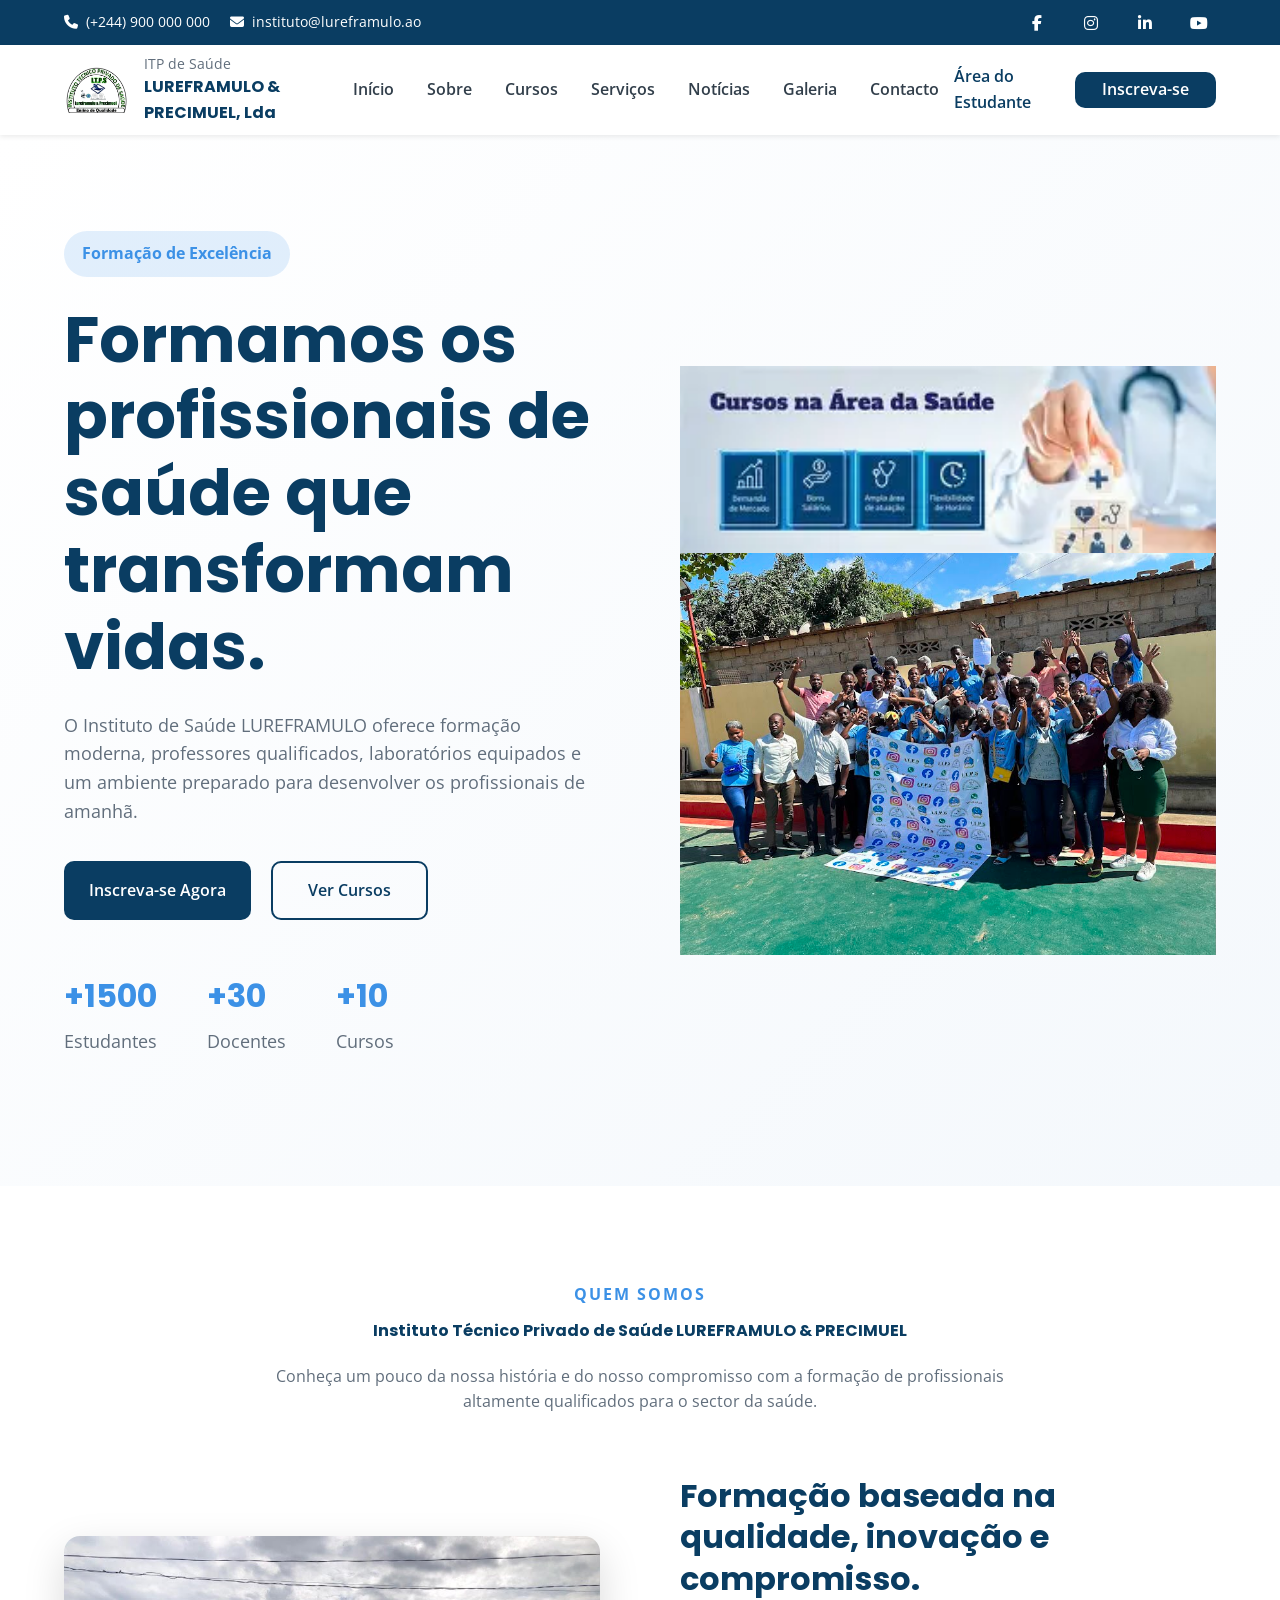
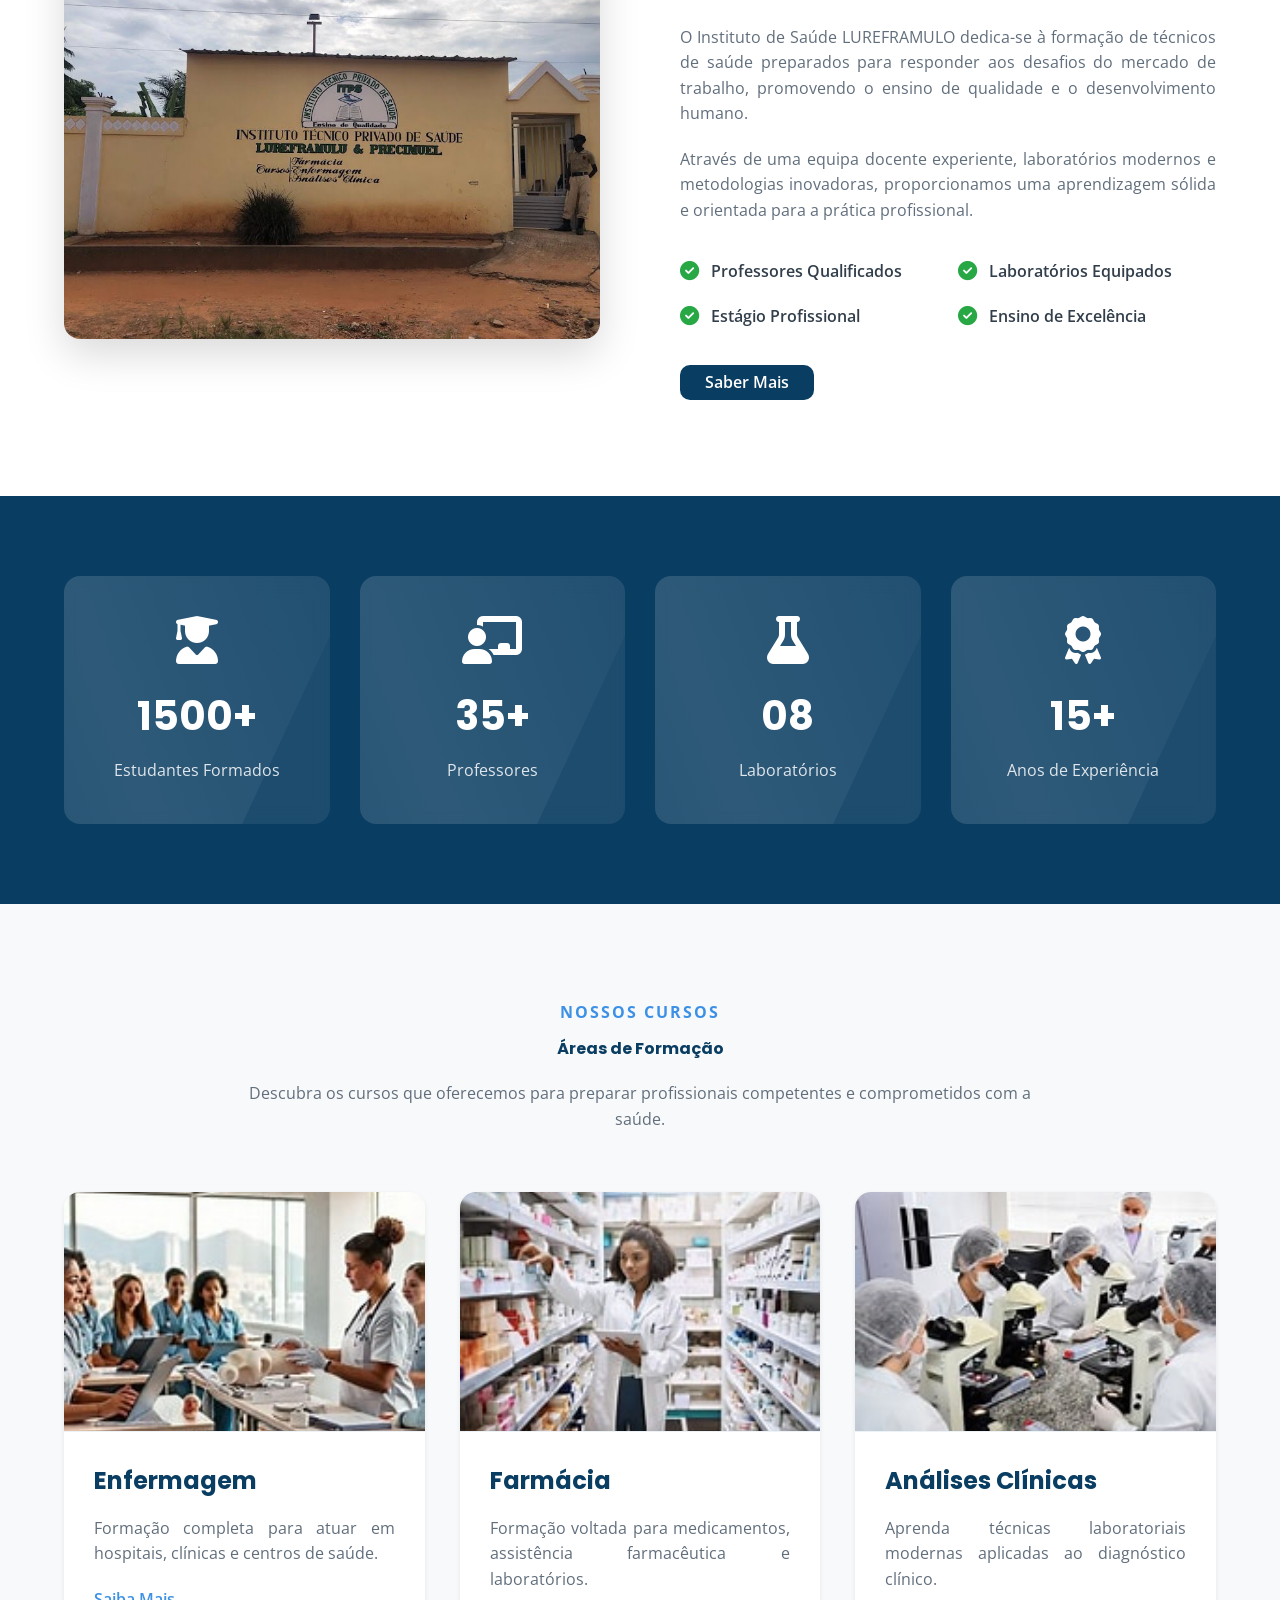
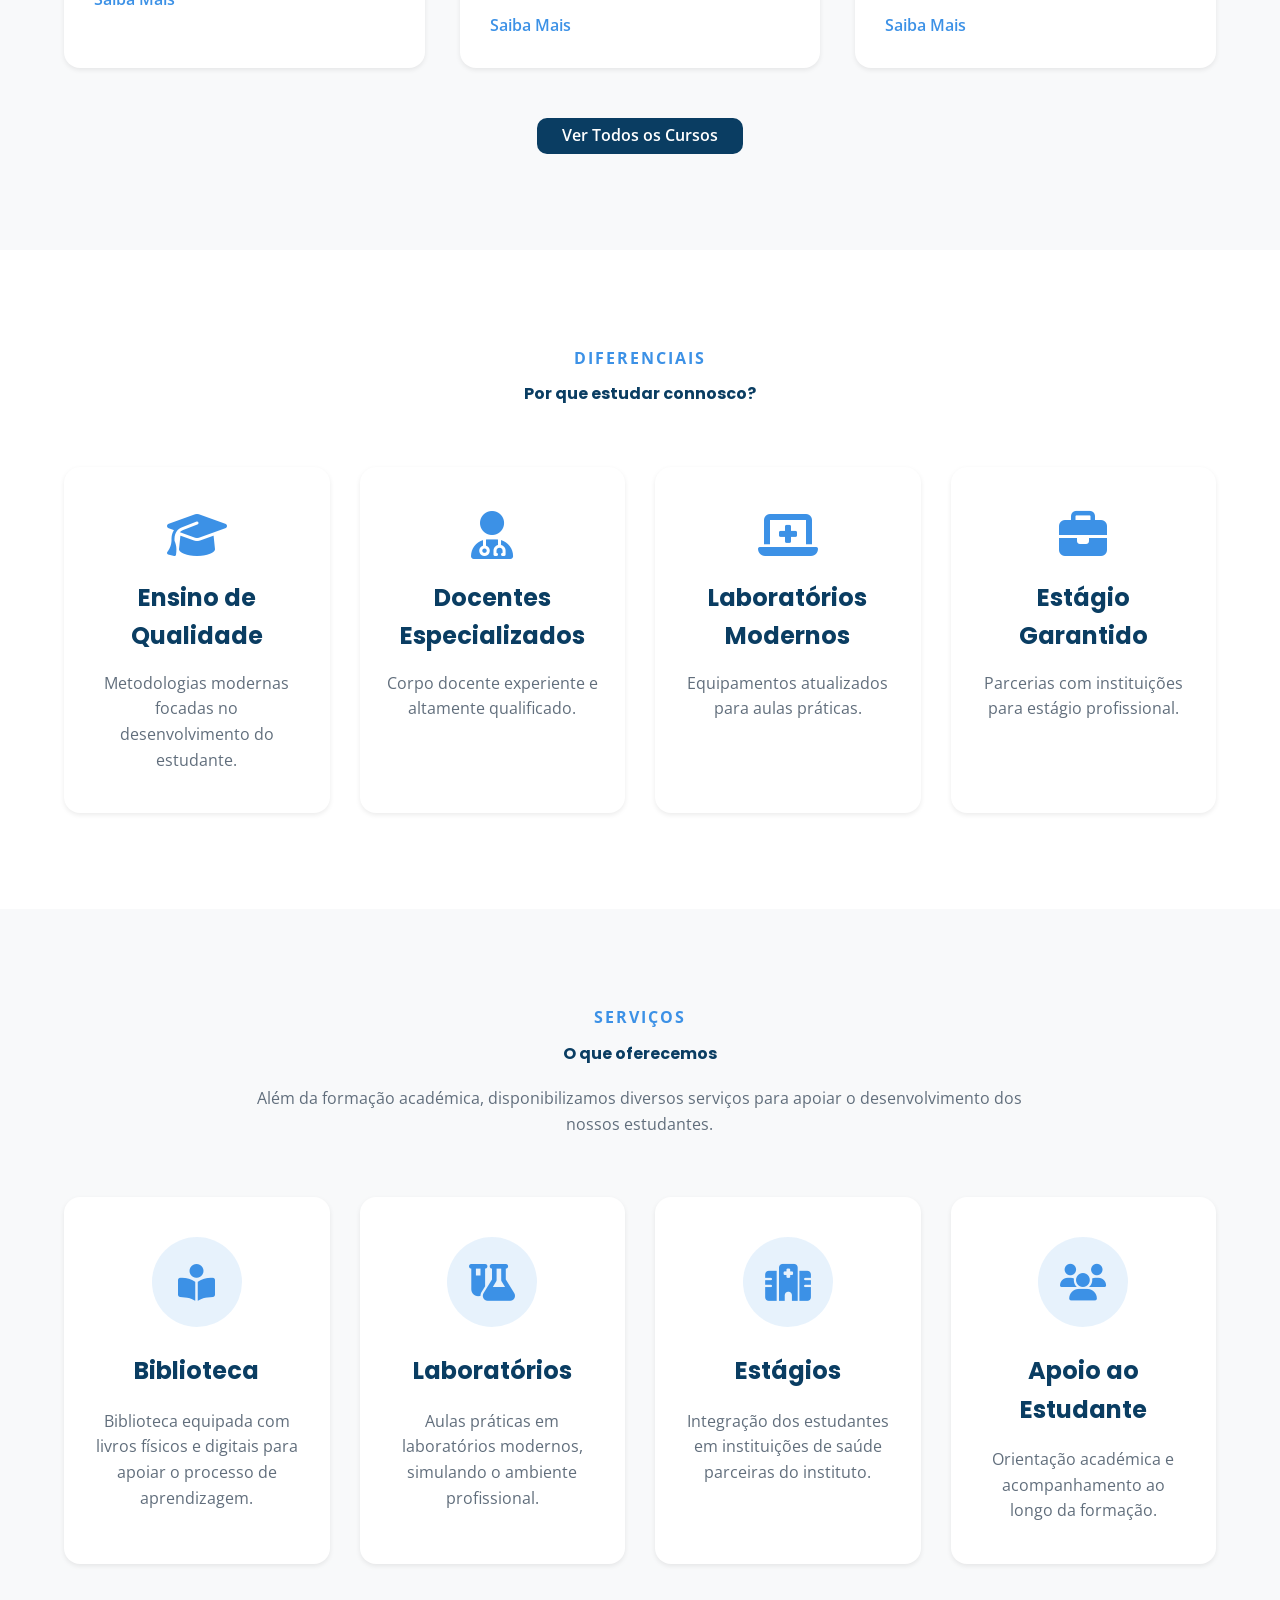
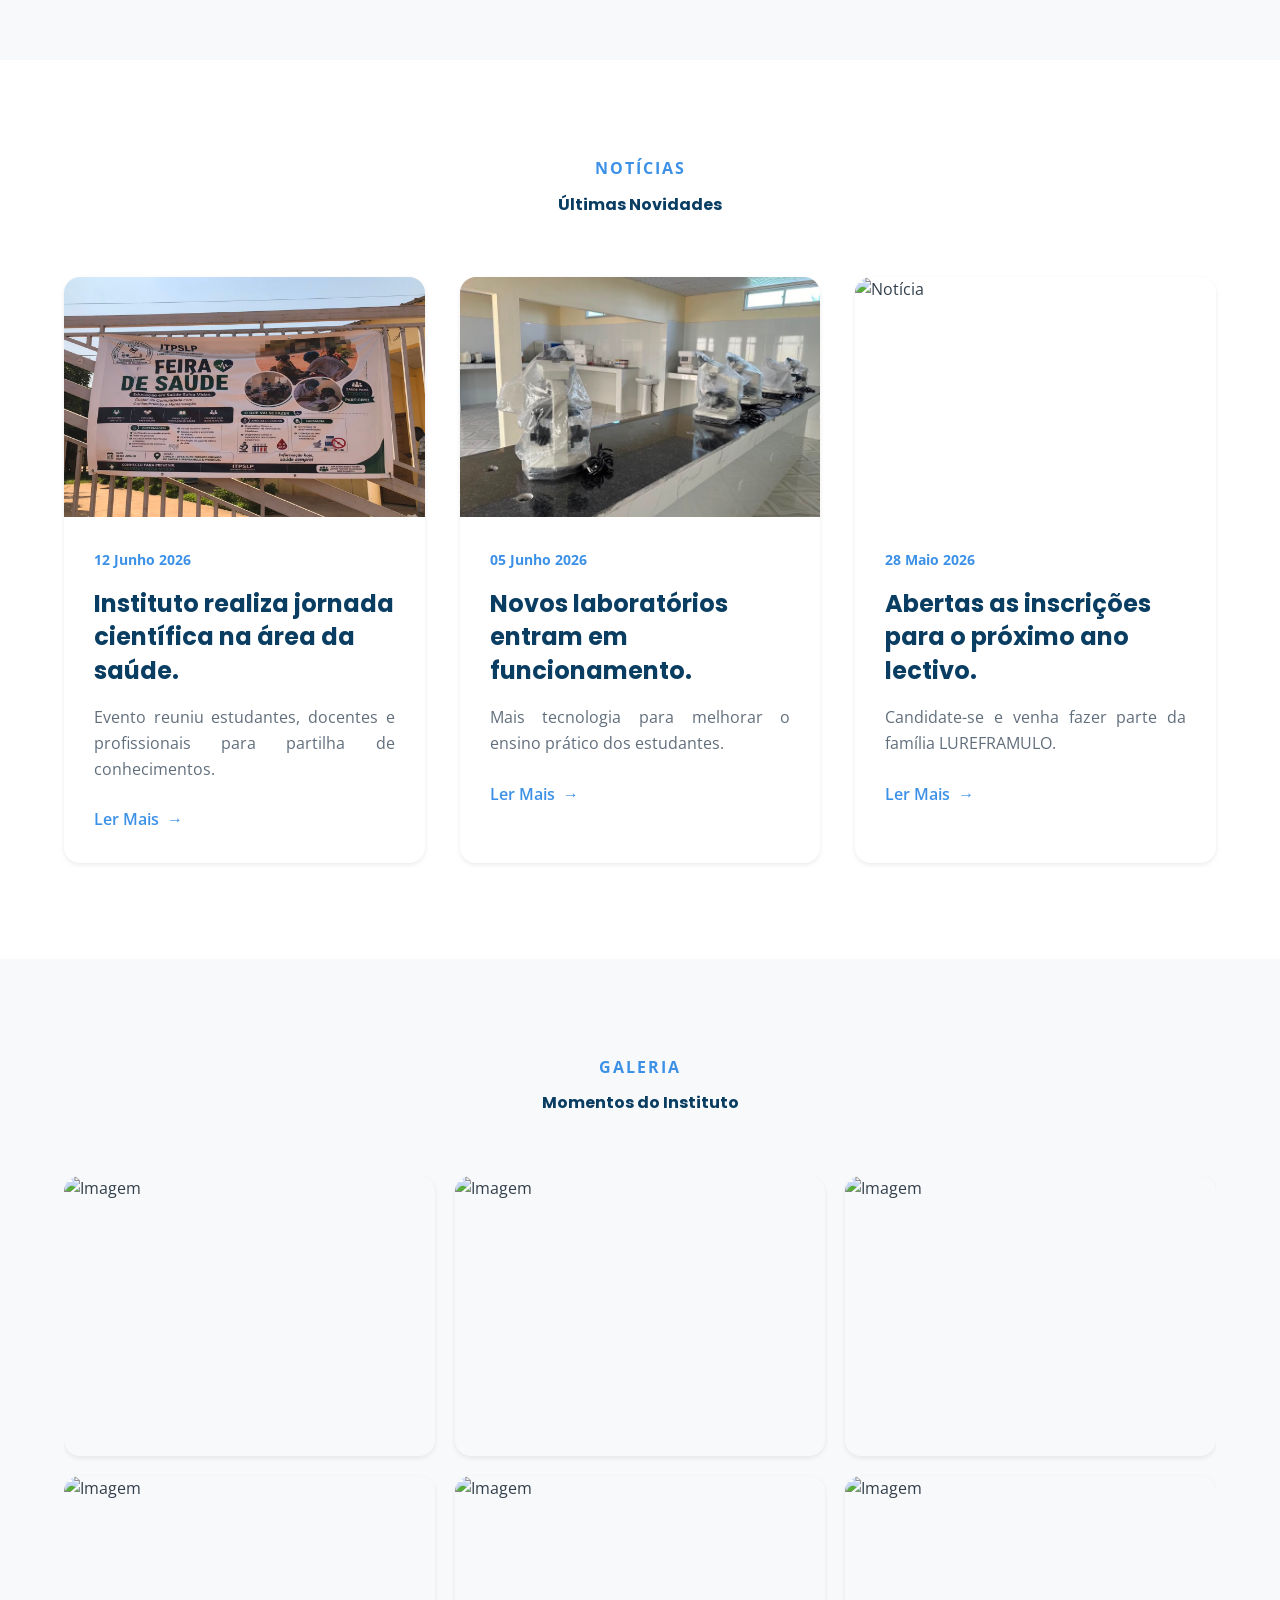
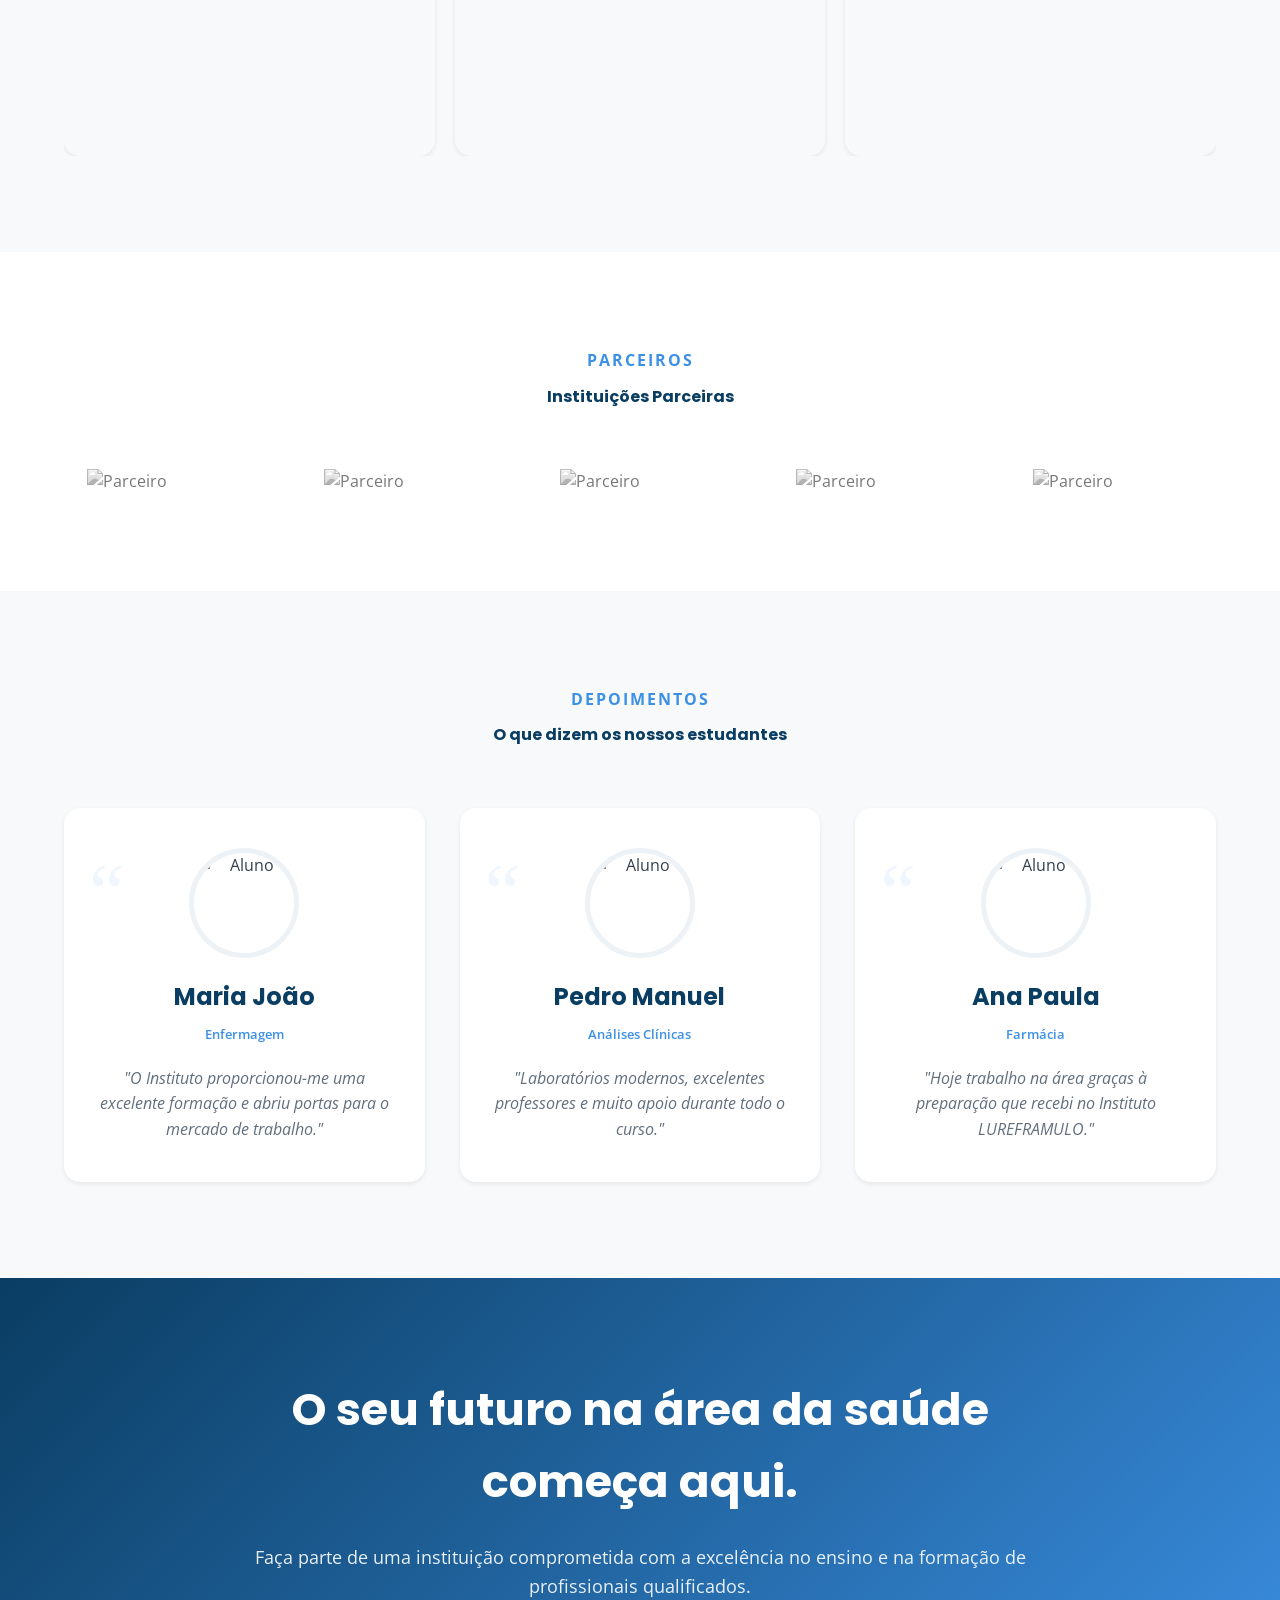
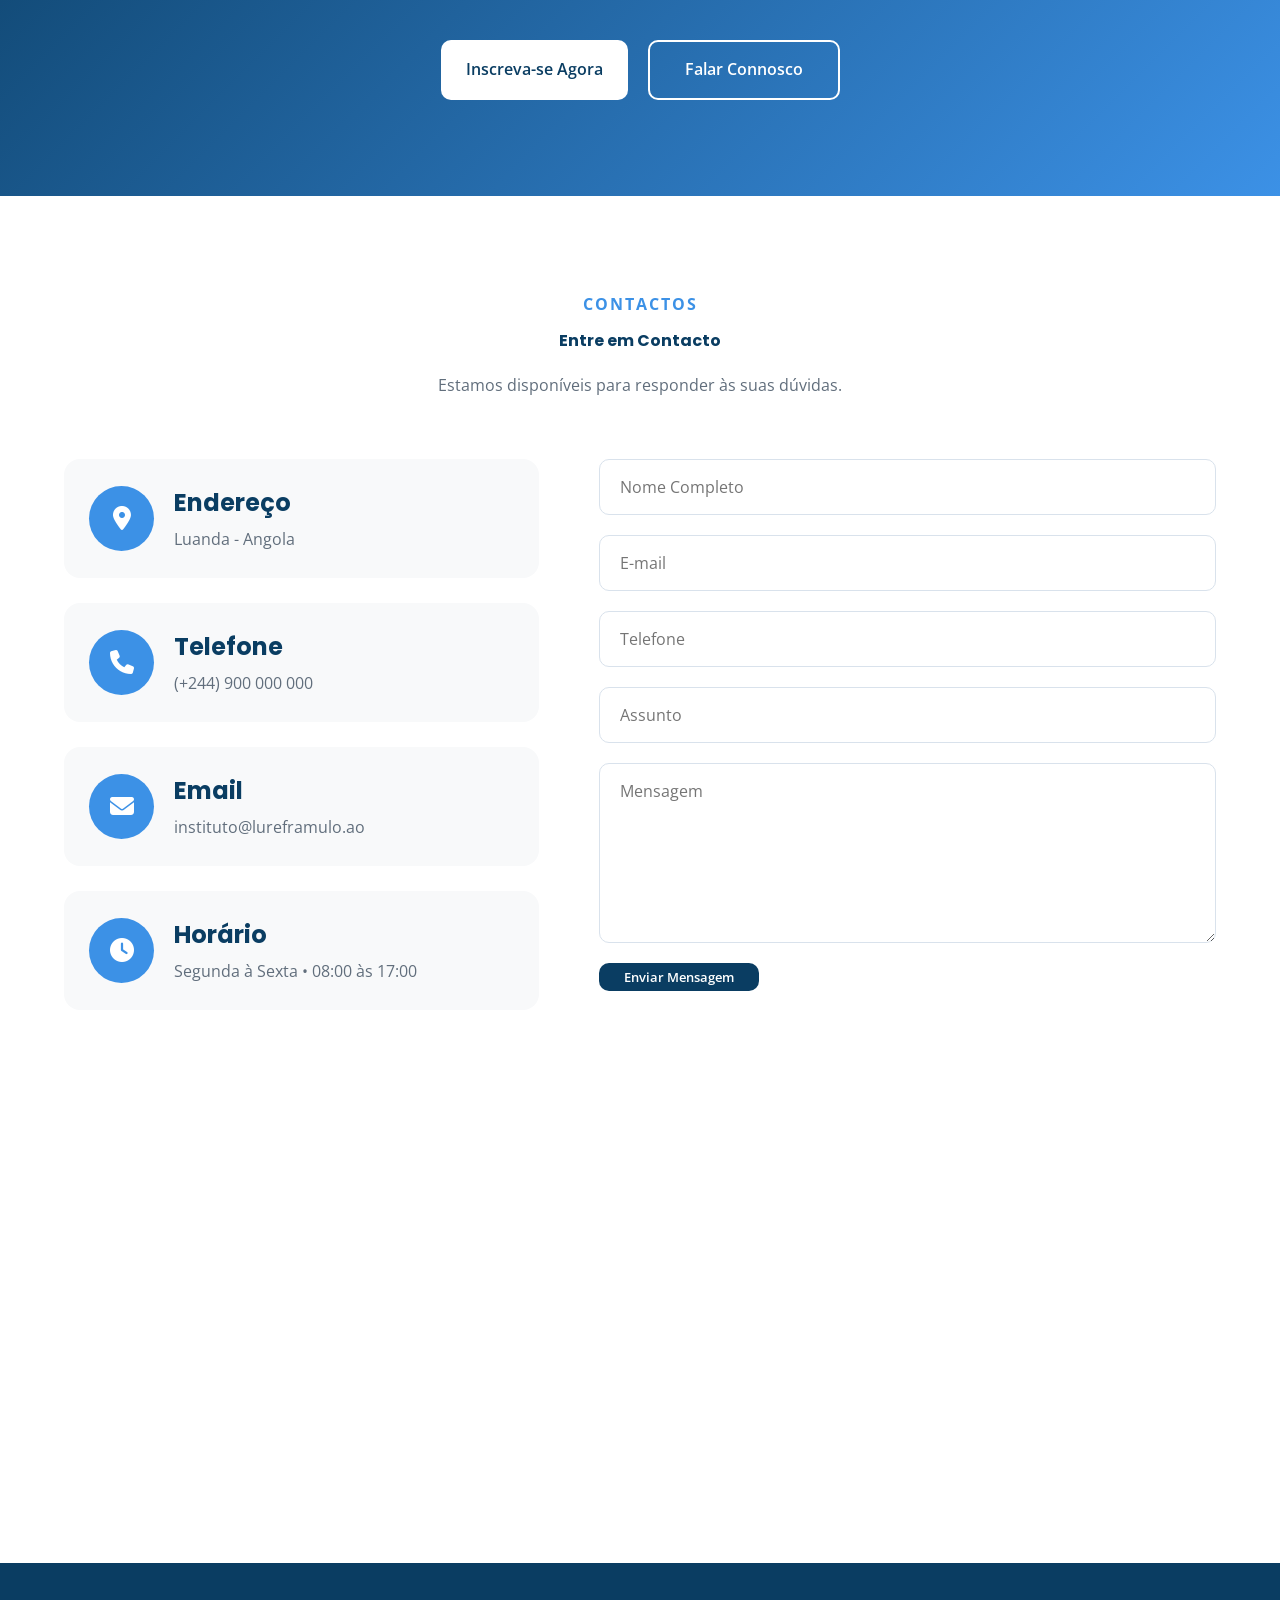
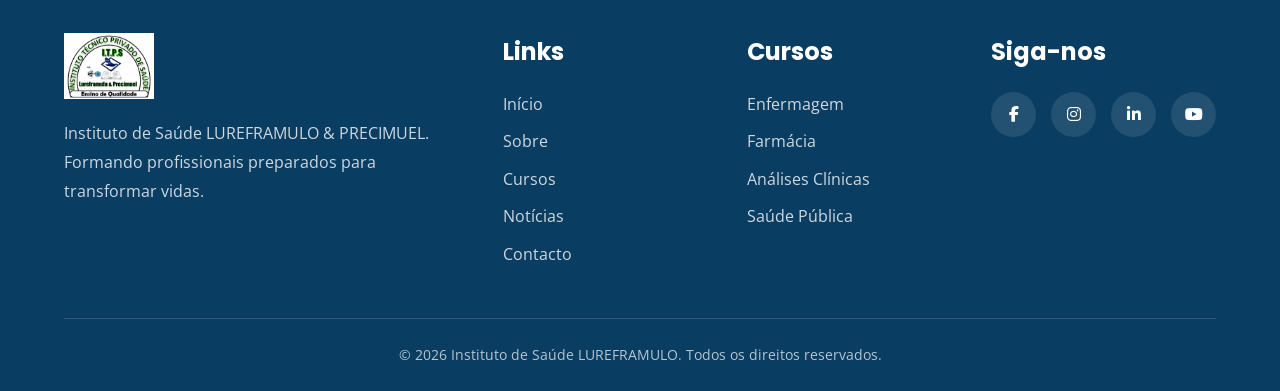
==== commit a84a0a03: "Reorganização das imagens e inserção no Código Criados pastas/lugares estratégicos e semânticos das " ====
--- a/index.html
+++ b/index.html
@@ -165,7 +165,7 @@
 
             <!-- Menu Mobile -->
 
-            <div onclick="" class="menu-toggle" id="menuToggle">
+            <div onclick="openMenu()" class="menu-toggle" id="menuToggle">
                 <i class="fas fa-bars"></i>
             </div>
 
@@ -261,8 +261,11 @@
 
             <div class="hero-image">
 
-                <img src="assets/imagens/hero.png"
-                    alt="Estudantes do Instituto">
+                <img src="assets/hero/hero.png"
+                    alt=" Cursos da área da saude">
+                
+                <img src="assets/hero/momentos.png" alt="Estudantes do ITPSLP">
+
 
             </div>
 
@@ -302,7 +305,7 @@
 
                     <div class="sobre-image">
 
-                        <img src="assets/imagens/sobre.jpg"
+                        <img src="assets/hero/sobre.png"
                             alt="Instituto LUREFRAMULO">
 
                     </div>
@@ -462,7 +465,7 @@
 
                     <article class="curso-card">
 
-                        <img src="assets/imagens/enfermagem.jpg"
+                        <img src="assets/imagens/cursos/enfermagem.jpg"
                             alt="Curso de Enfermagem">
 
                         <div class="curso-info">
@@ -484,7 +487,7 @@
 
                     <article class="curso-card">
 
-                        <img src="assets/imagens/farmacia.jpg"
+                        <img src="assets/imagens/cursos/farmacia.jpg"
                             alt="Farmácia">
 
                         <div class="curso-info">
@@ -506,7 +509,7 @@
 
                     <article class="curso-card">
 
-                        <img src="assets/imagens/analises.jpg"
+                        <img src="assets/imagens/cursos/analalises_clinicas.jpg"
                             alt="Análises Clínicas">
 
                         <div class="curso-info">
@@ -727,8 +730,8 @@
 
                     <article class="noticia-card">
 
-                        <img src="assets/imagens/noticia1.jpg"
-                            alt="Notícia">
+                        <img src="assets/imagens/noticias/feira_de _ciencia.png"
+                            alt="Feira de ciências">
 
                         <div class="noticia-content">
 
@@ -755,8 +758,8 @@
 
                     <article class="noticia-card">
 
-                        <img src="assets/imagens/noticia2.jpg"
-                            alt="Notícia">
+                        <img src="assets/imagens/noticias/Laboratorio3.png"
+                            alt="Laboratório">
 
                         <div class="noticia-content">
 
--- a/css/style.css
+++ b/css/style.css
@@ -643,13 +643,7 @@
 
 }
 
-.overlay.active{
-
-    opacity: 1;
-
-    visibility: visible;
-
-}
+
 
 .close-menu{
 
@@ -662,6 +656,8 @@
     .main-nav{
 
         position: fixed;
+
+        overflow: auto;
 
         top: 0;
 
--- a/css/responsive.css
+++ b/css/responsive.css
@@ -7,11 +7,6 @@
 
     /* ================= HEADER ================= */
 
-    .main-nav{
-
-        display: none;
-
-    }
 
     .header-buttons{
 
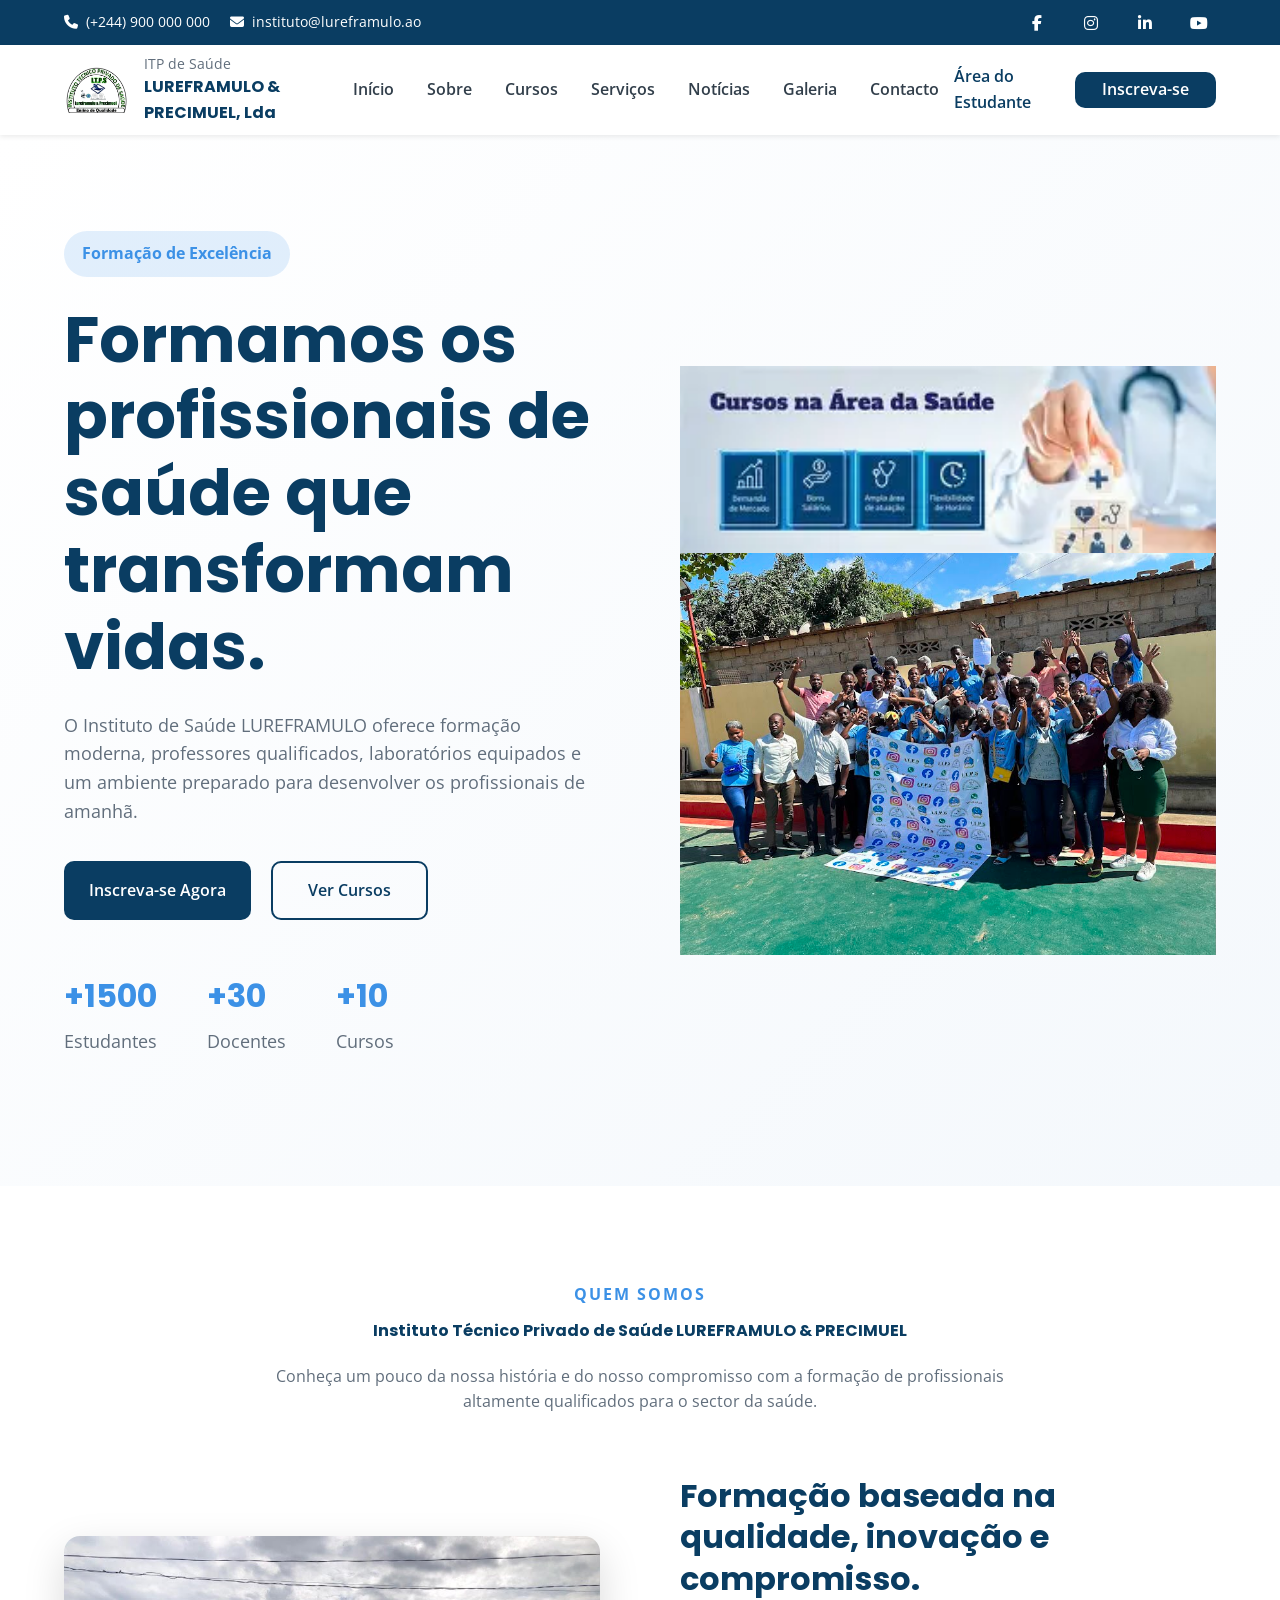
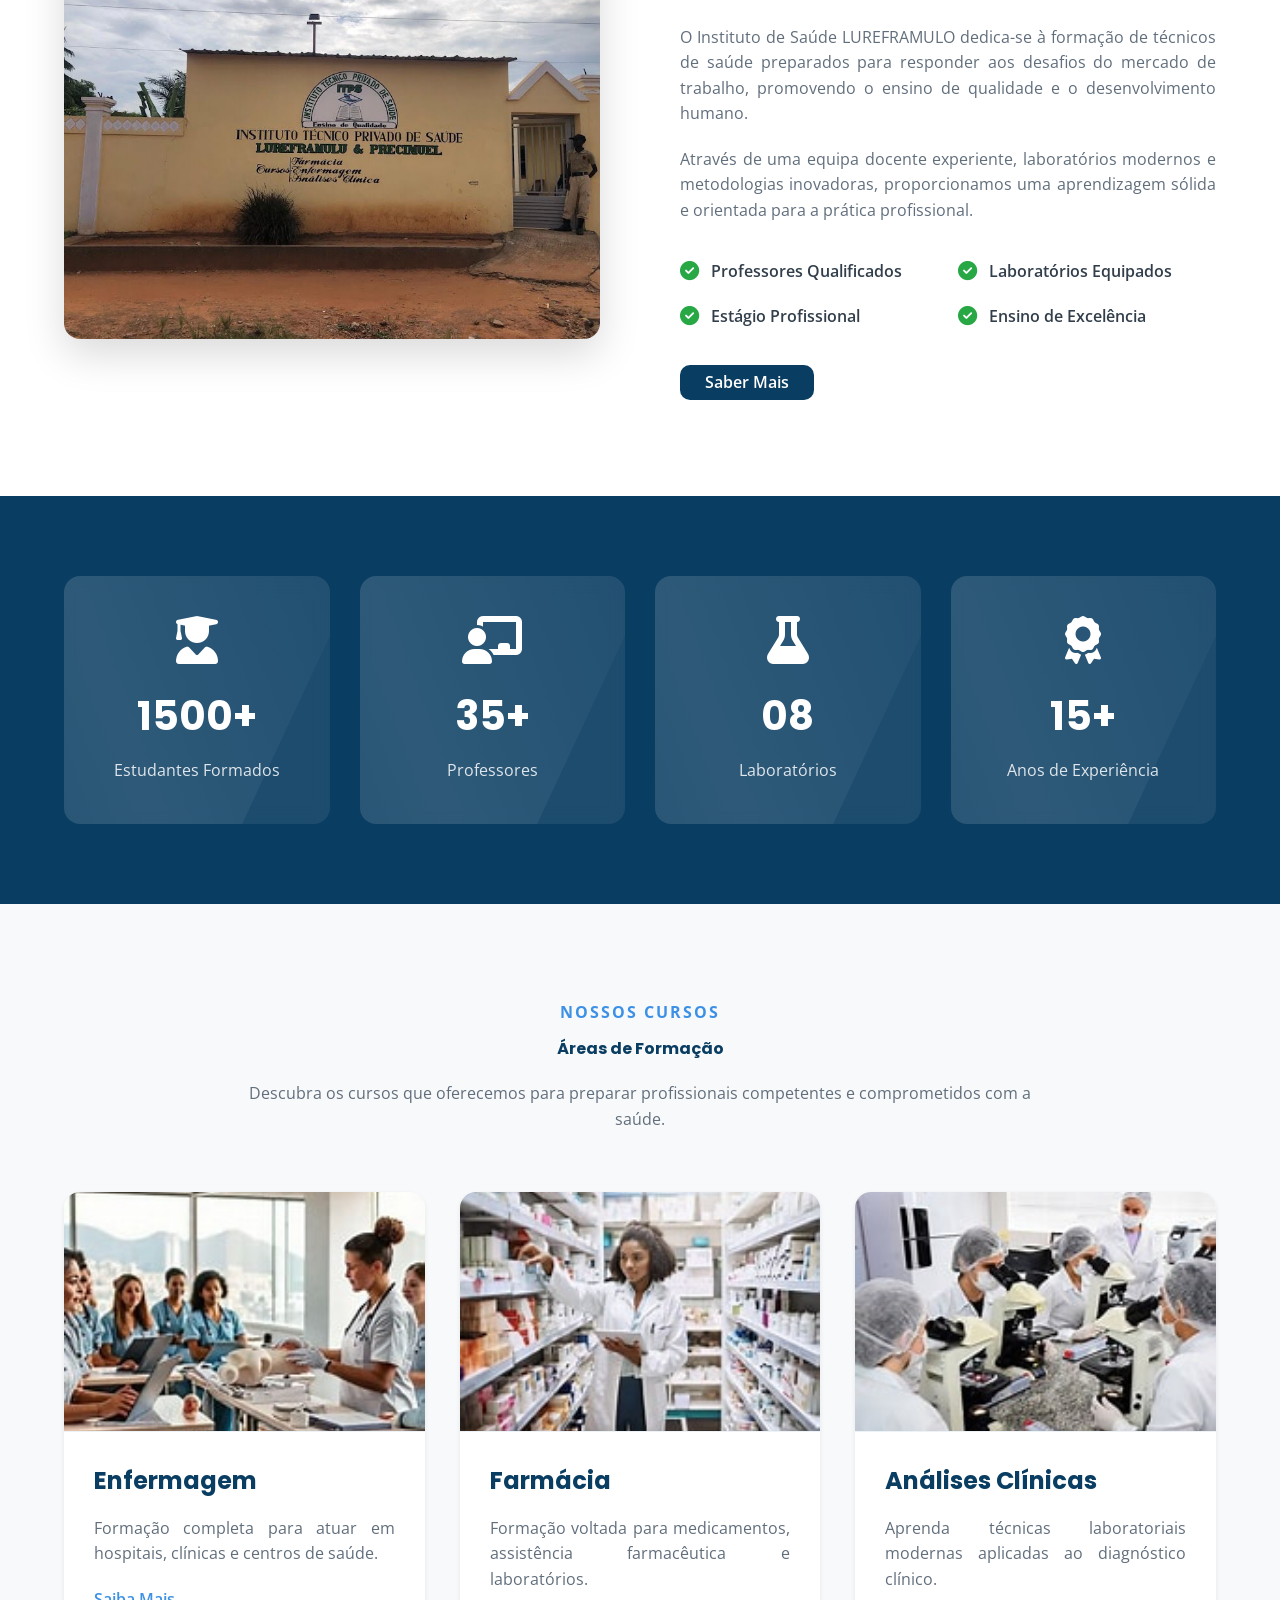
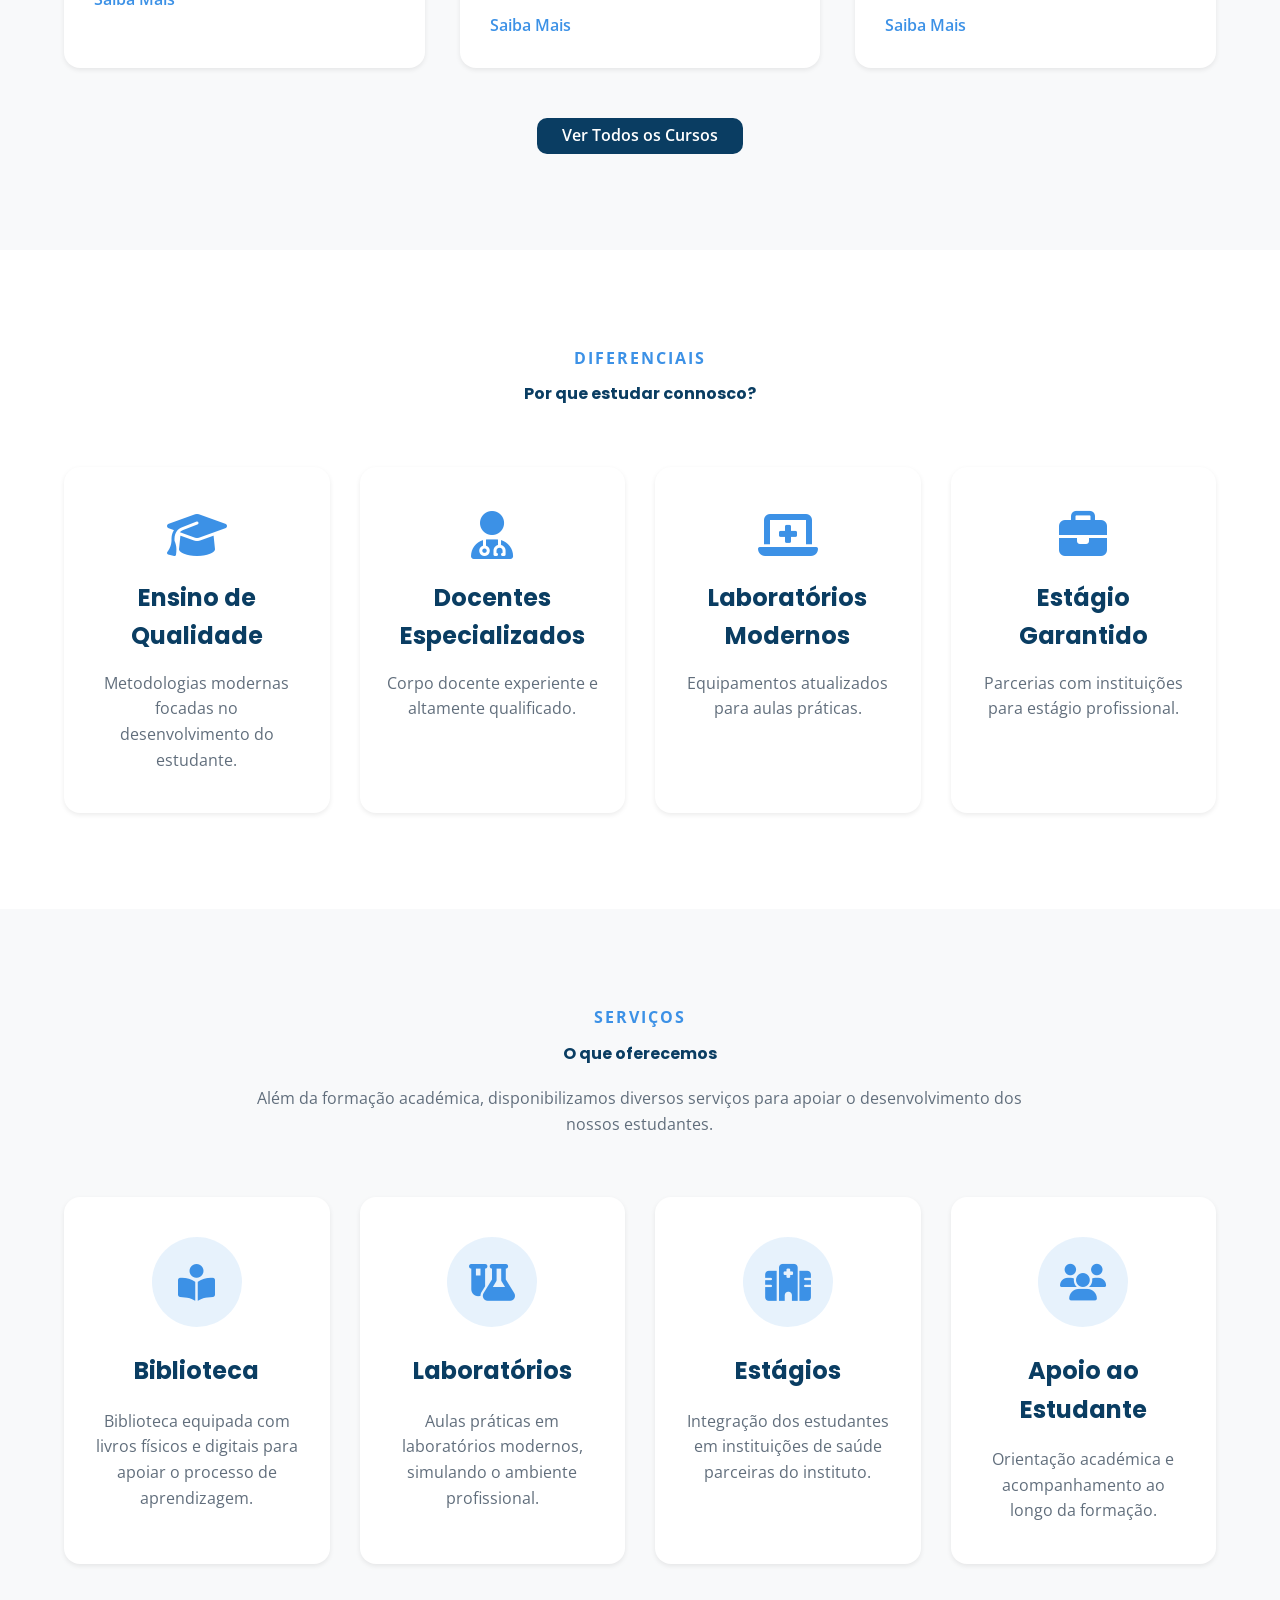
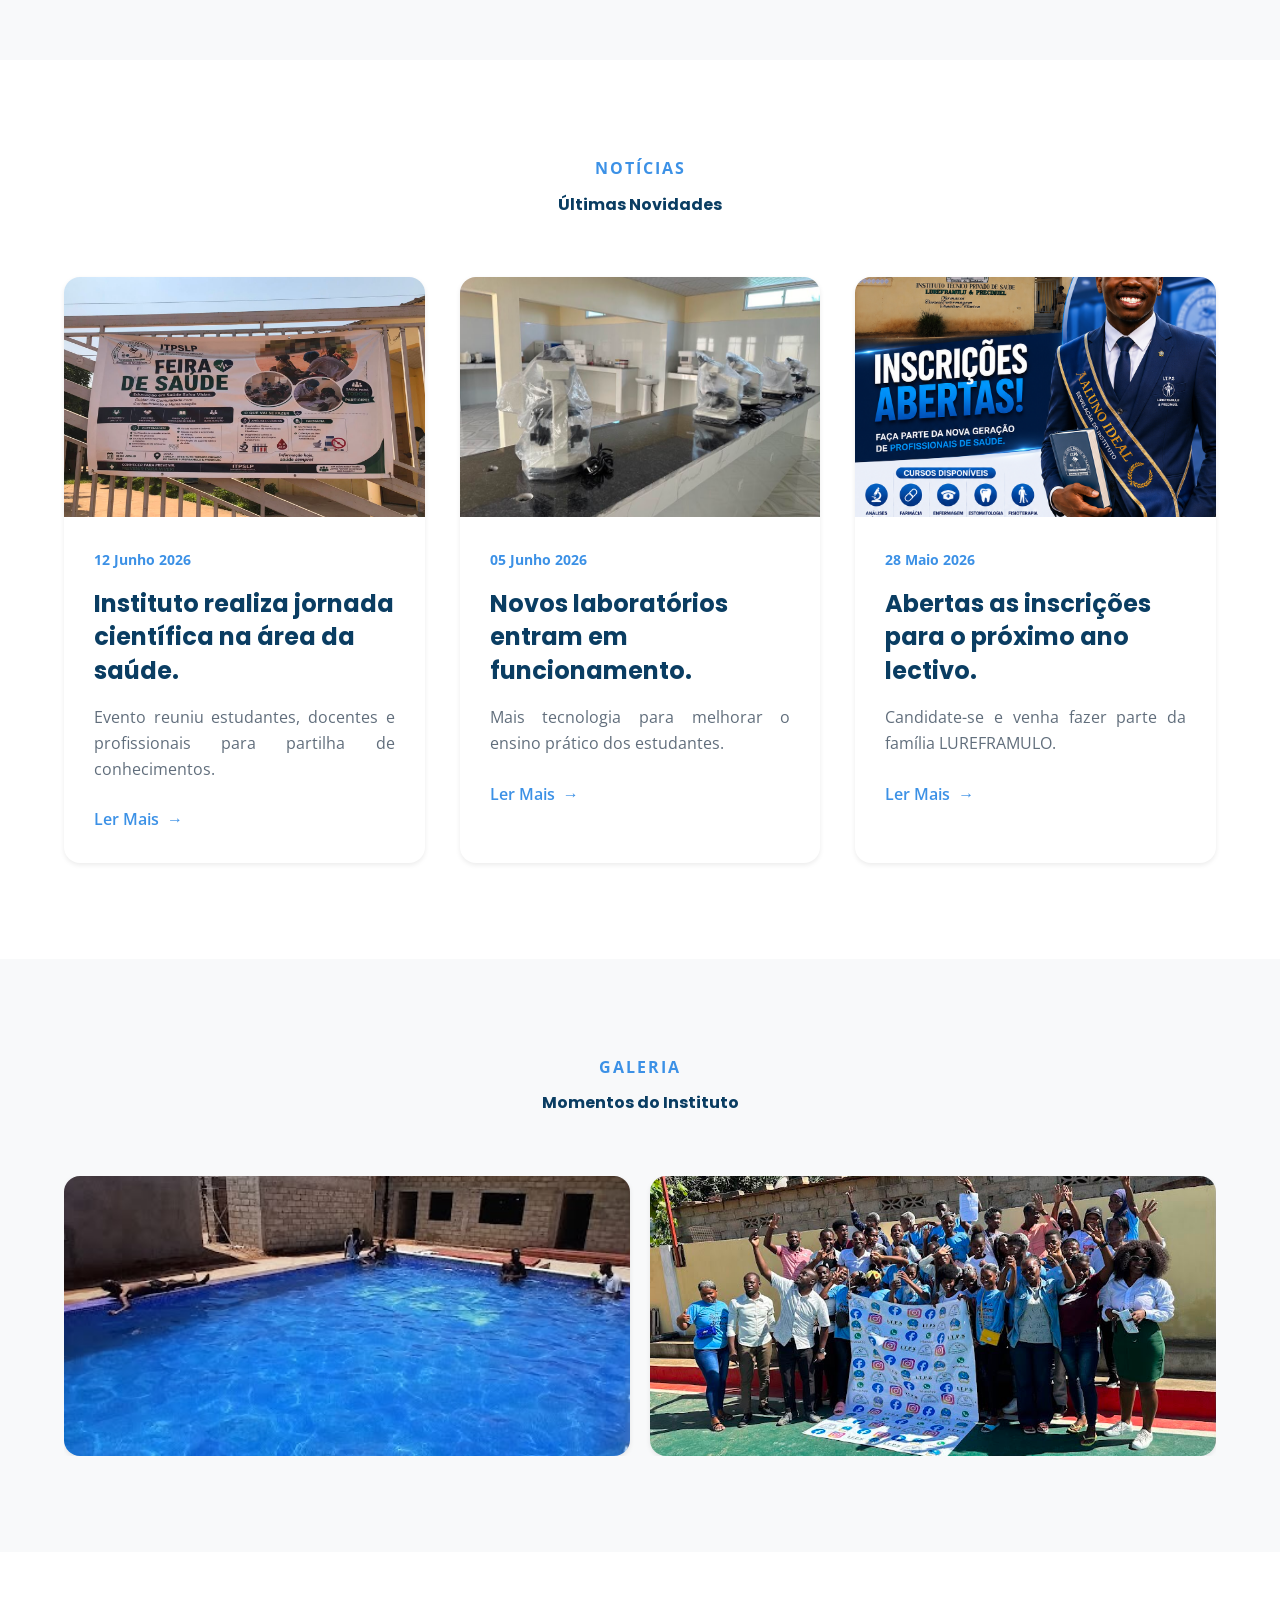
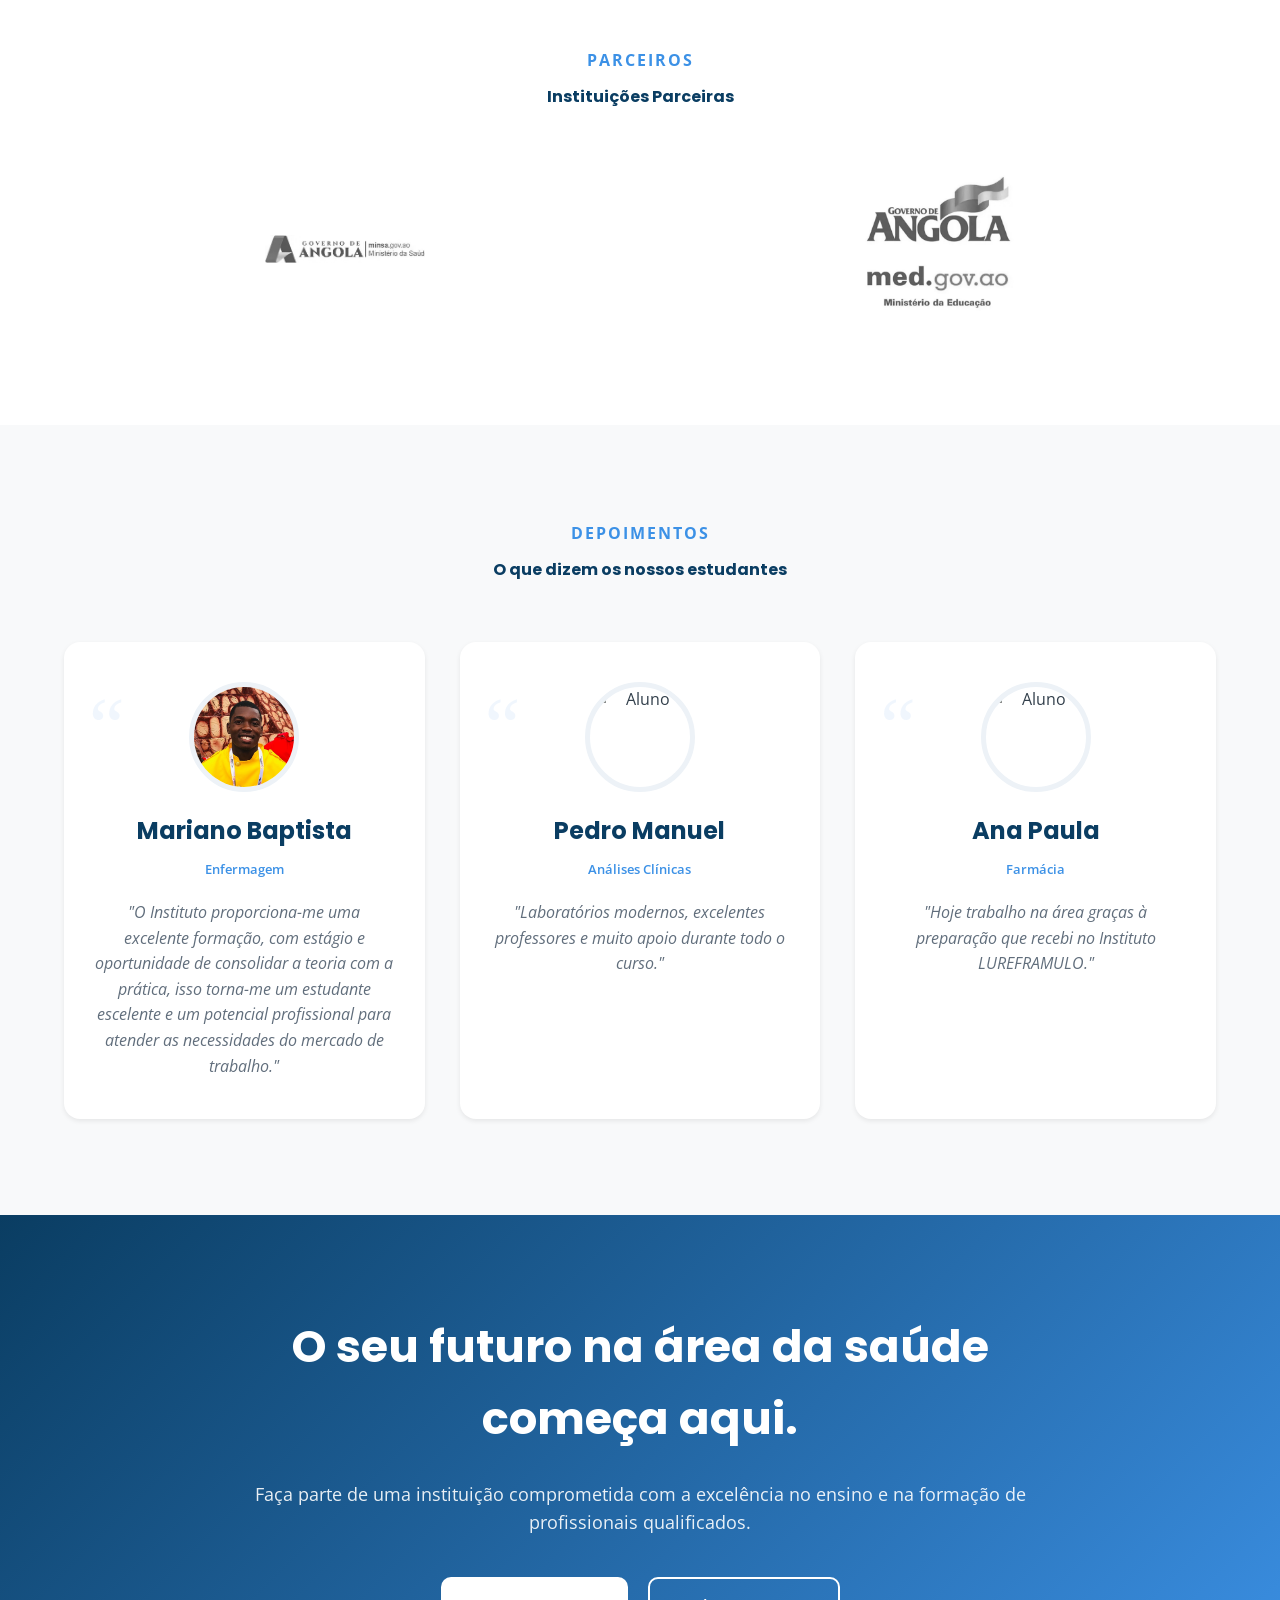
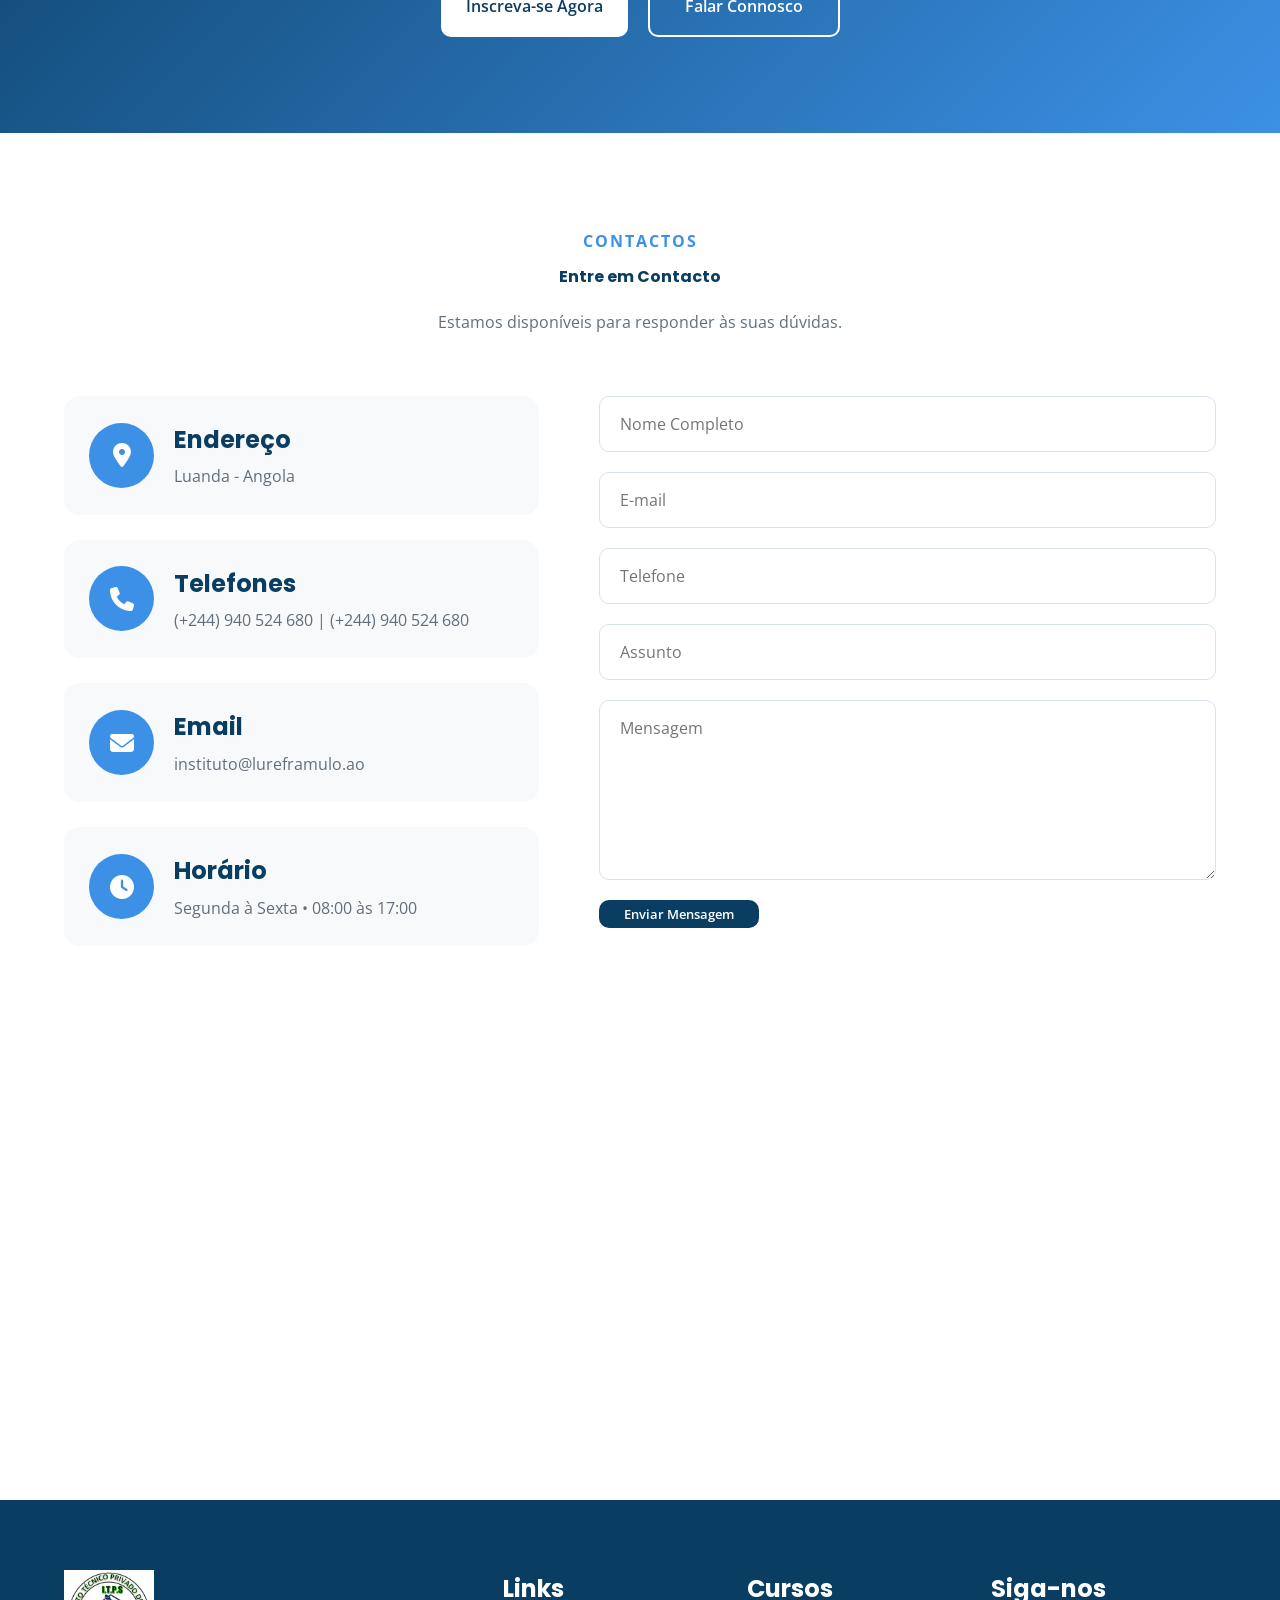
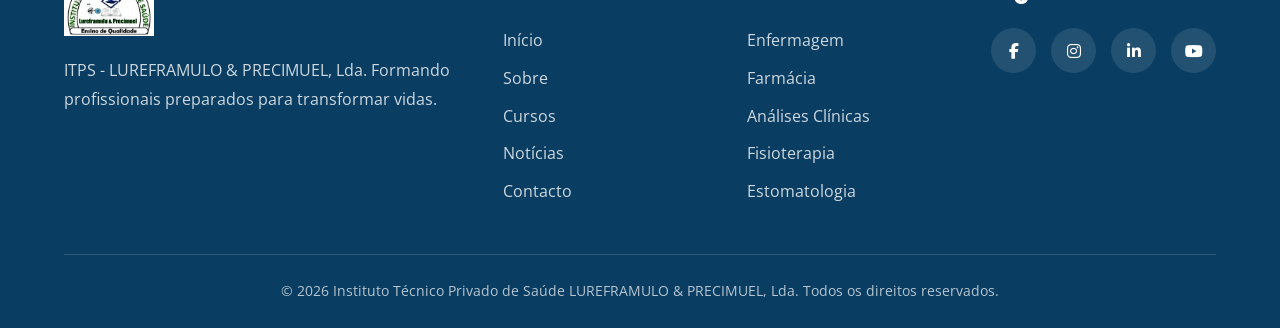
==== commit 84b2c5b0: "adicionei detalhes de imagens, depoimentos, testos" ====
--- a/index.html
+++ b/index.html
@@ -787,8 +787,8 @@
 
                     <article class="noticia-card">
 
-                        <img src="assets/imagens/noticia3.jpg"
-                            alt="Notícia">
+                        <img src="assets/imagens/noticias/inscricoes_abertas.png"
+                            alt="Inscrições abertas">
 
                         <div class="noticia-content">
 
@@ -838,17 +838,9 @@
 
                 <div class="galeria-grid">
 
-                    <img src="assets/imagens/galeria1.jpg" alt="Imagem">
-
-                    <img src="assets/imagens/galeria2.jpg" alt="Imagem">
-
-                    <img src="assets/imagens/galeria3.jpg" alt="Imagem">
-
-                    <img src="assets/imagens/galeria4.jpg" alt="Imagem">
-
-                    <img src="assets/imagens/galeria5.jpg" alt="Imagem">
-
-                    <img src="assets/imagens/galeria6.jpg" alt="Imagem">
+                    <img src="assets/imagens/galeria/psina.png" alt="Imagem">
+
+                    <img src="assets/imagens/galeria/momentos.png" alt="Imagem">
 
                 </div>
 
@@ -874,15 +866,9 @@
 
                 <div class="parceiros-grid">
 
-                    <img src="assets/imagens/parceiro1.png" alt="Parceiro">
-
-                    <img src="assets/imagens/parceiro2.png" alt="Parceiro">
-
-                    <img src="assets/imagens/parceiro3.png" alt="Parceiro">
-
-                    <img src="assets/imagens/parceiro4.png" alt="Parceiro">
-
-                    <img src="assets/imagens/parceiro5.png" alt="Parceiro">
+                    <img src="assets/imagens/parceiros/ministerio_da_saude.png" alt="Minist. saúde">
+
+                    <img src="assets/imagens/parceiros/ministerio_da_educacao.png" alt="Minist. Educação">
 
                 </div>
 
@@ -910,17 +896,16 @@
 
                     <article class="testemunho-card">
 
-                        <img src="assets/imagens/aluno1.jpg"
+                        <img src="assets/imagens/alunos/Mariano_Baptista.png"
                             alt="Aluno">
 
-                        <h3>Maria João</h3>
+                        <h3>Mariano Baptista</h3>
 
                         <small>Enfermagem</small>
 
                         <p>
 
-                            "O Instituto proporcionou-me uma excelente formação
-                            e abriu portas para o mercado de trabalho."
+                            "O Instituto proporciona-me uma excelente formação, com estágio e oportunidade de consolidar a teoria com a prática, isso torna-me um estudante escelente e um potencial profissional para atender as necessidades do mercado de trabalho."
 
                         </p>
 
@@ -1057,9 +1042,11 @@
 
                             <div>
 
-                                <h3>Telefone</h3>
-
-                                <p>(+244) 900 000 000</p>
+                                <h3>Telefones</h3>
+
+                                <p>(+244) 940 524 680 | (+244) 940 524 680
+                                </p>
+
 
                             </div>
 
@@ -1173,7 +1160,7 @@
 
                     <p>
 
-                        Instituto de Saúde LUREFRAMULO & PRECIMUEL.
+                        ITPS - LUREFRAMULO & PRECIMUEL, Lda.
 
                         Formando profissionais preparados
                         para transformar vidas.
@@ -1218,7 +1205,8 @@
 
                         <li><a href="#">Análises Clínicas</a></li>
 
-                        <li><a href="#">Saúde Pública</a></li>
+                        <li><a href="#">Fisioterapia</a></li>
+                        <li><a href="#">Estomatologia</a></li>
 
                     </ul>
 
@@ -1250,7 +1238,7 @@
 
                 <p>
 
-                    © 2026 Instituto de Saúde LUREFRAMULO.
+                    © 2026  Instituto Técnico Privado de Saúde LUREFRAMULO & PRECIMUEL, Lda.
                     Todos os direitos reservados.
 
                 </p>
--- a/css/style.css
+++ b/css/style.css
@@ -1663,7 +1663,9 @@
 
     display: grid;
 
-    grid-template-columns: repeat(3,1fr);
+    align-items: center;
+
+    grid-template-columns: repeat(2,1fr);
 
     gap: 20px;
 
@@ -1710,7 +1712,9 @@
 
     display: grid;
 
-    grid-template-columns: repeat(5,1fr);
+    align-items: center;
+
+    grid-template-columns: repeat(2,1fr);
 
     gap: 30px;
 
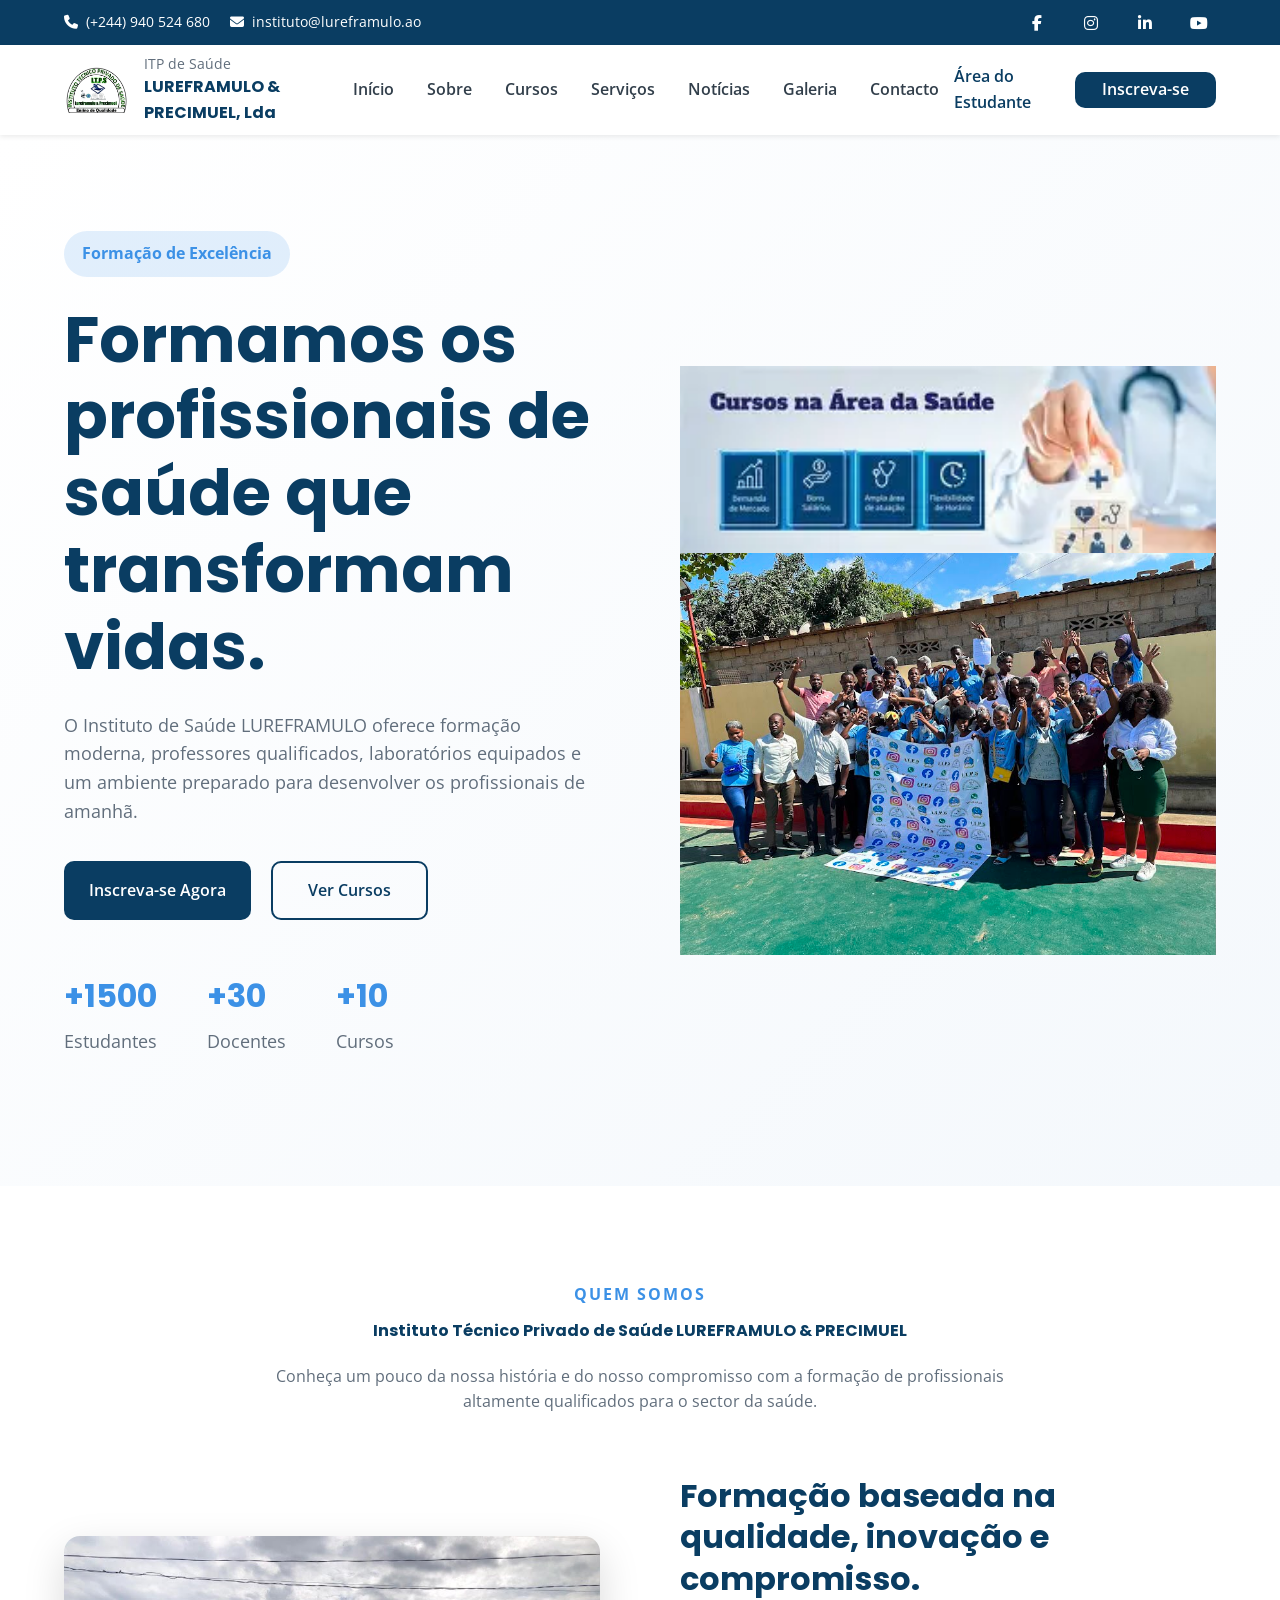
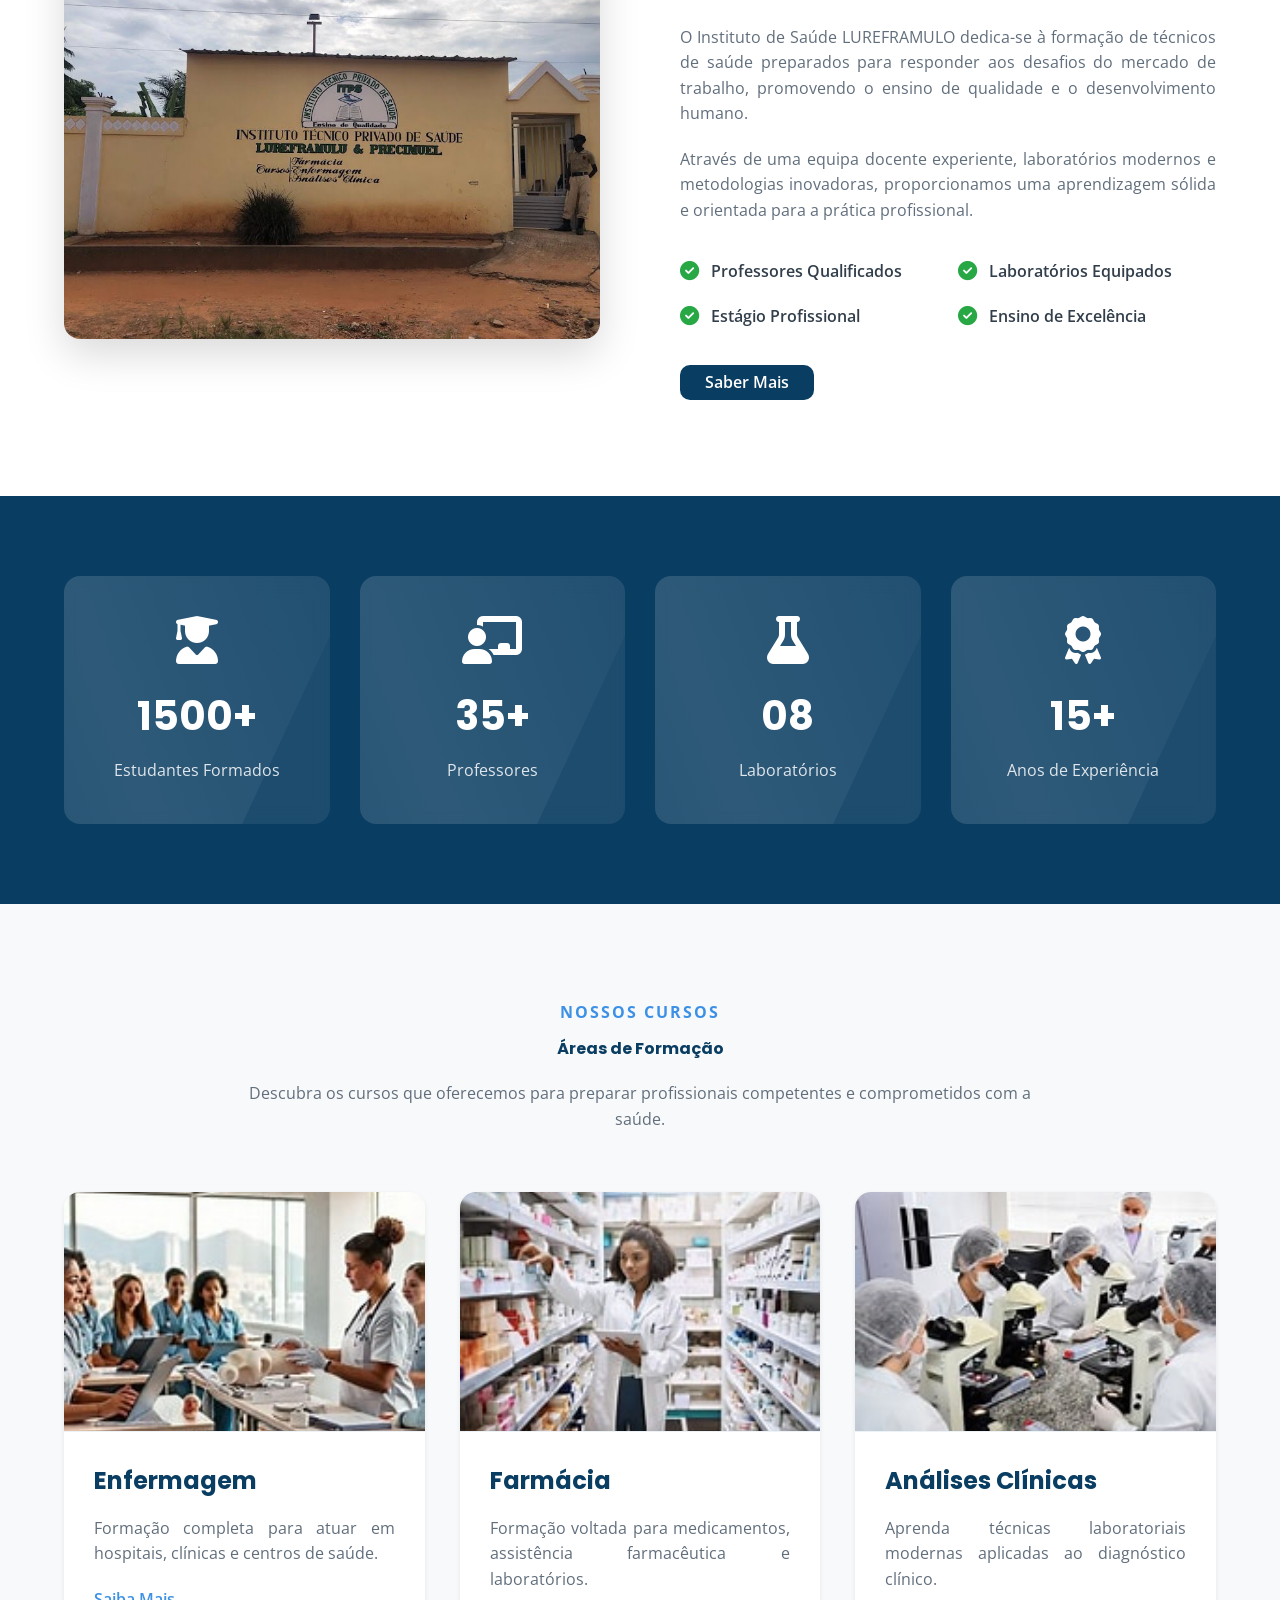
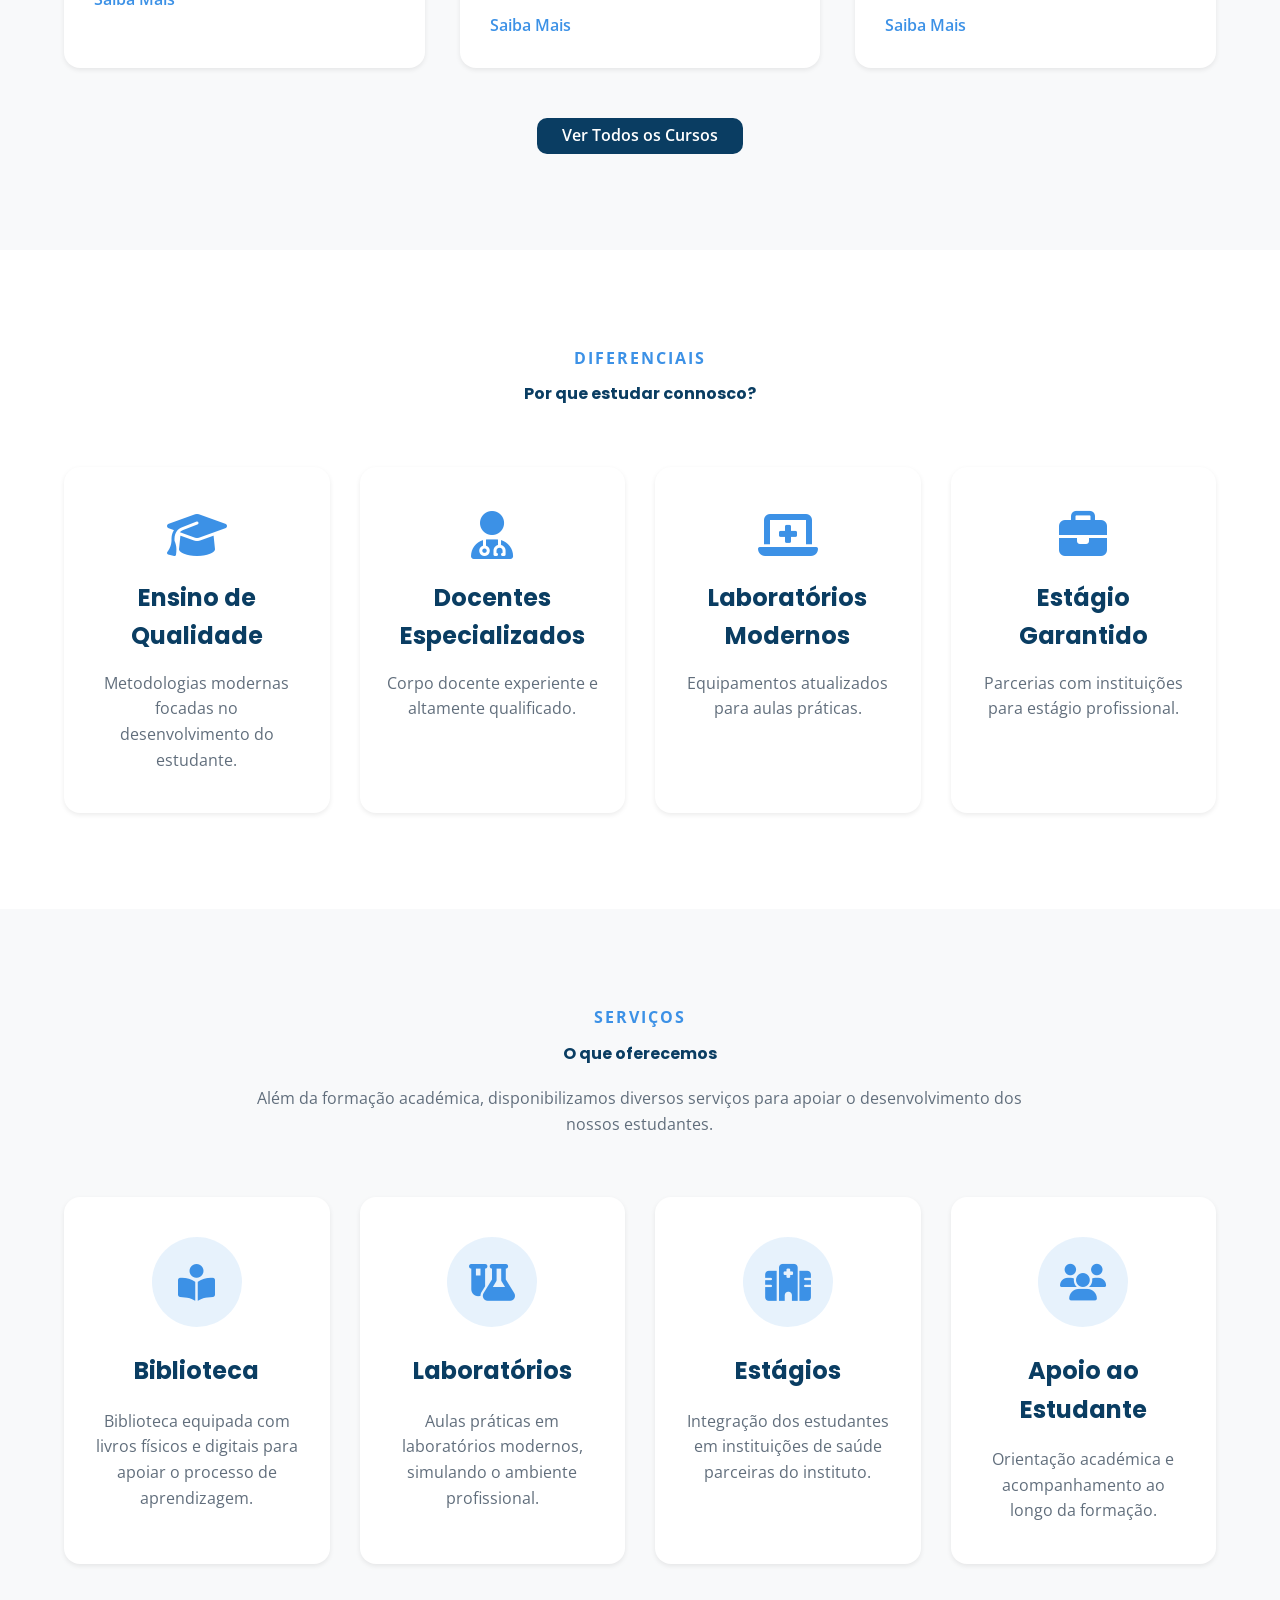
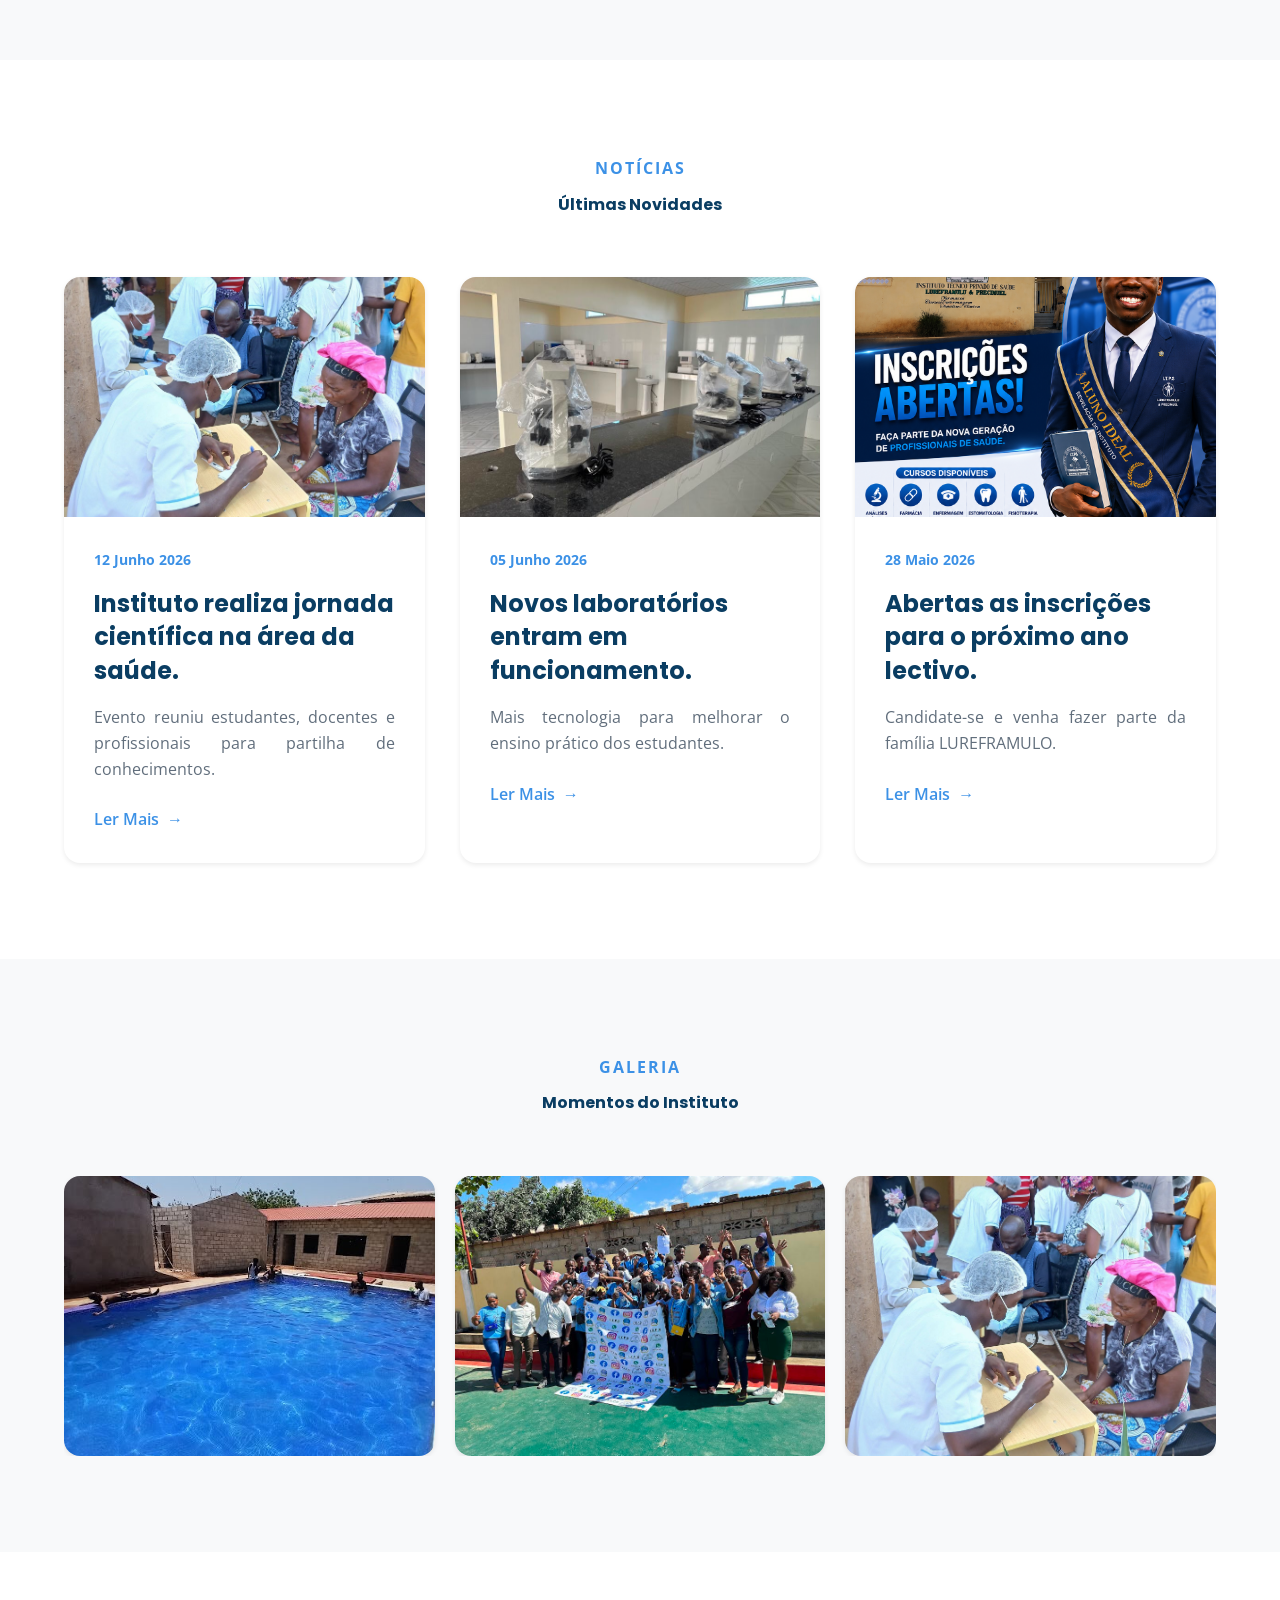
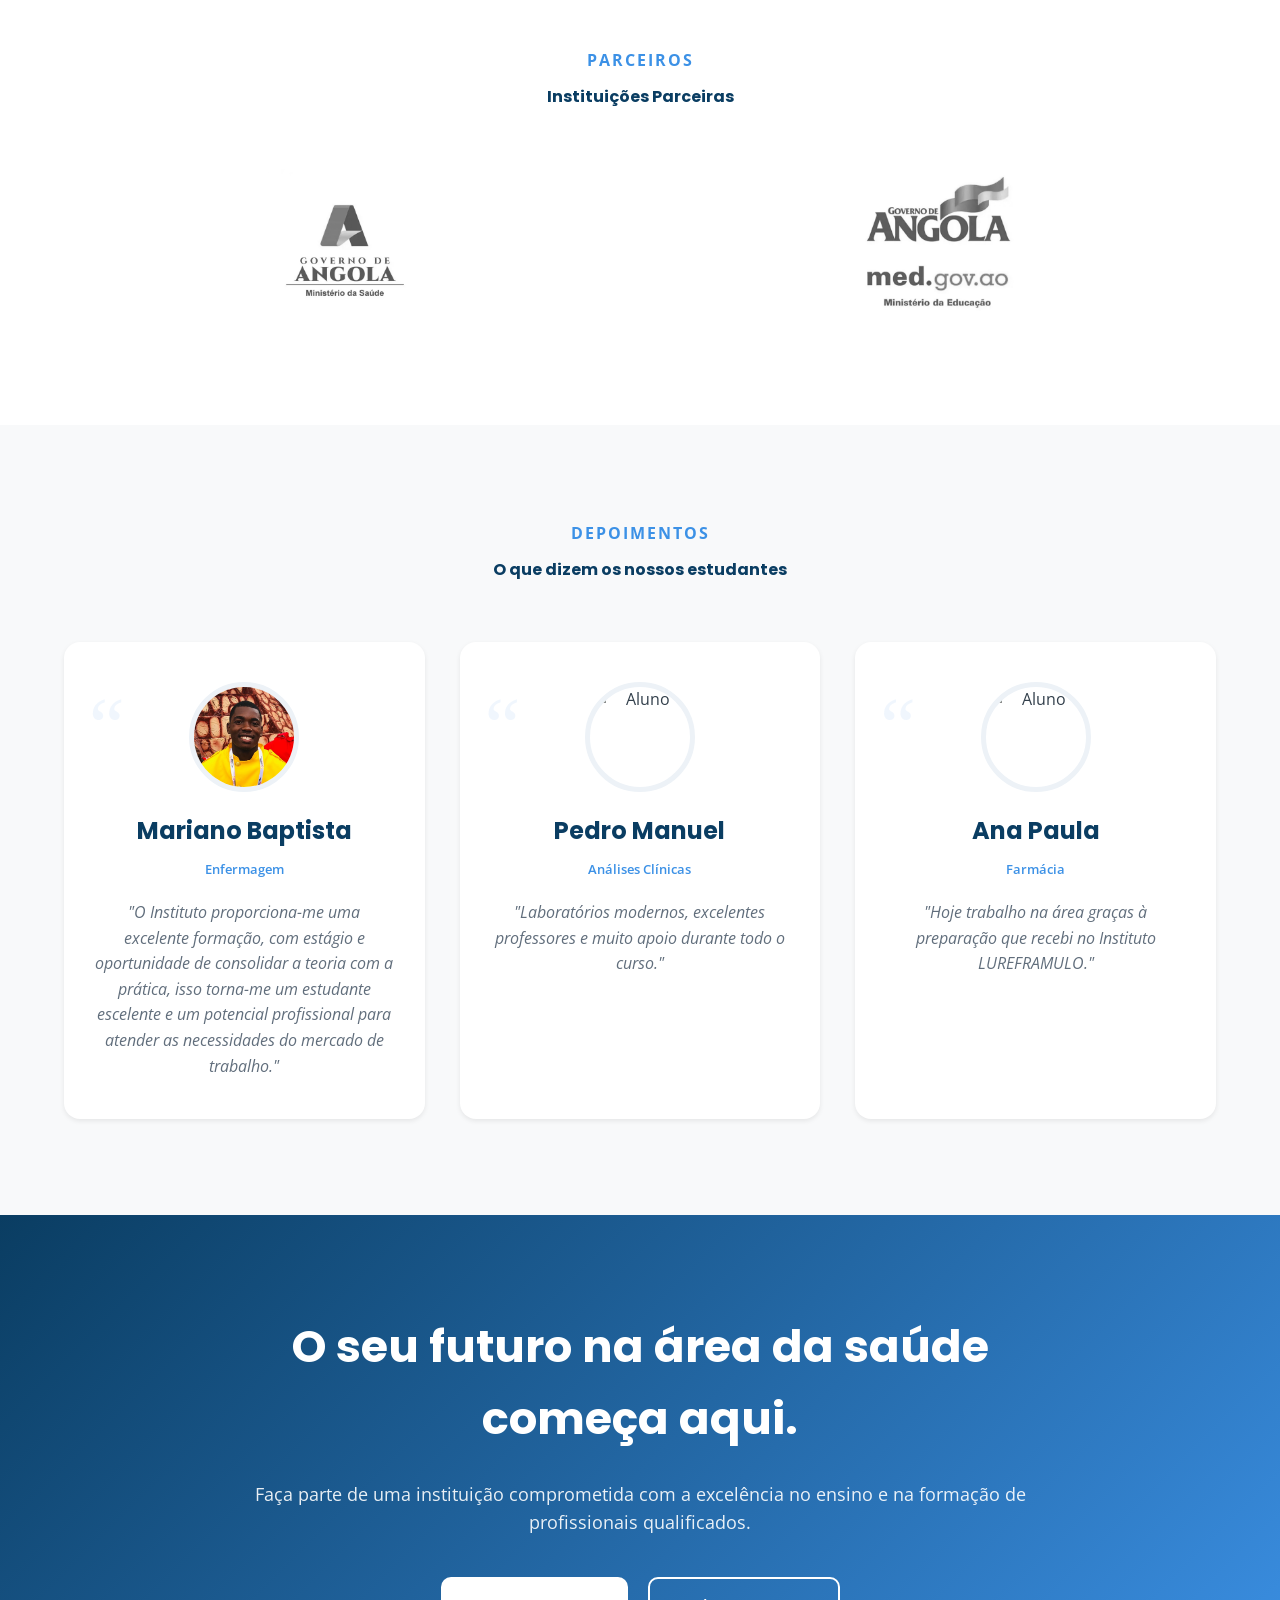
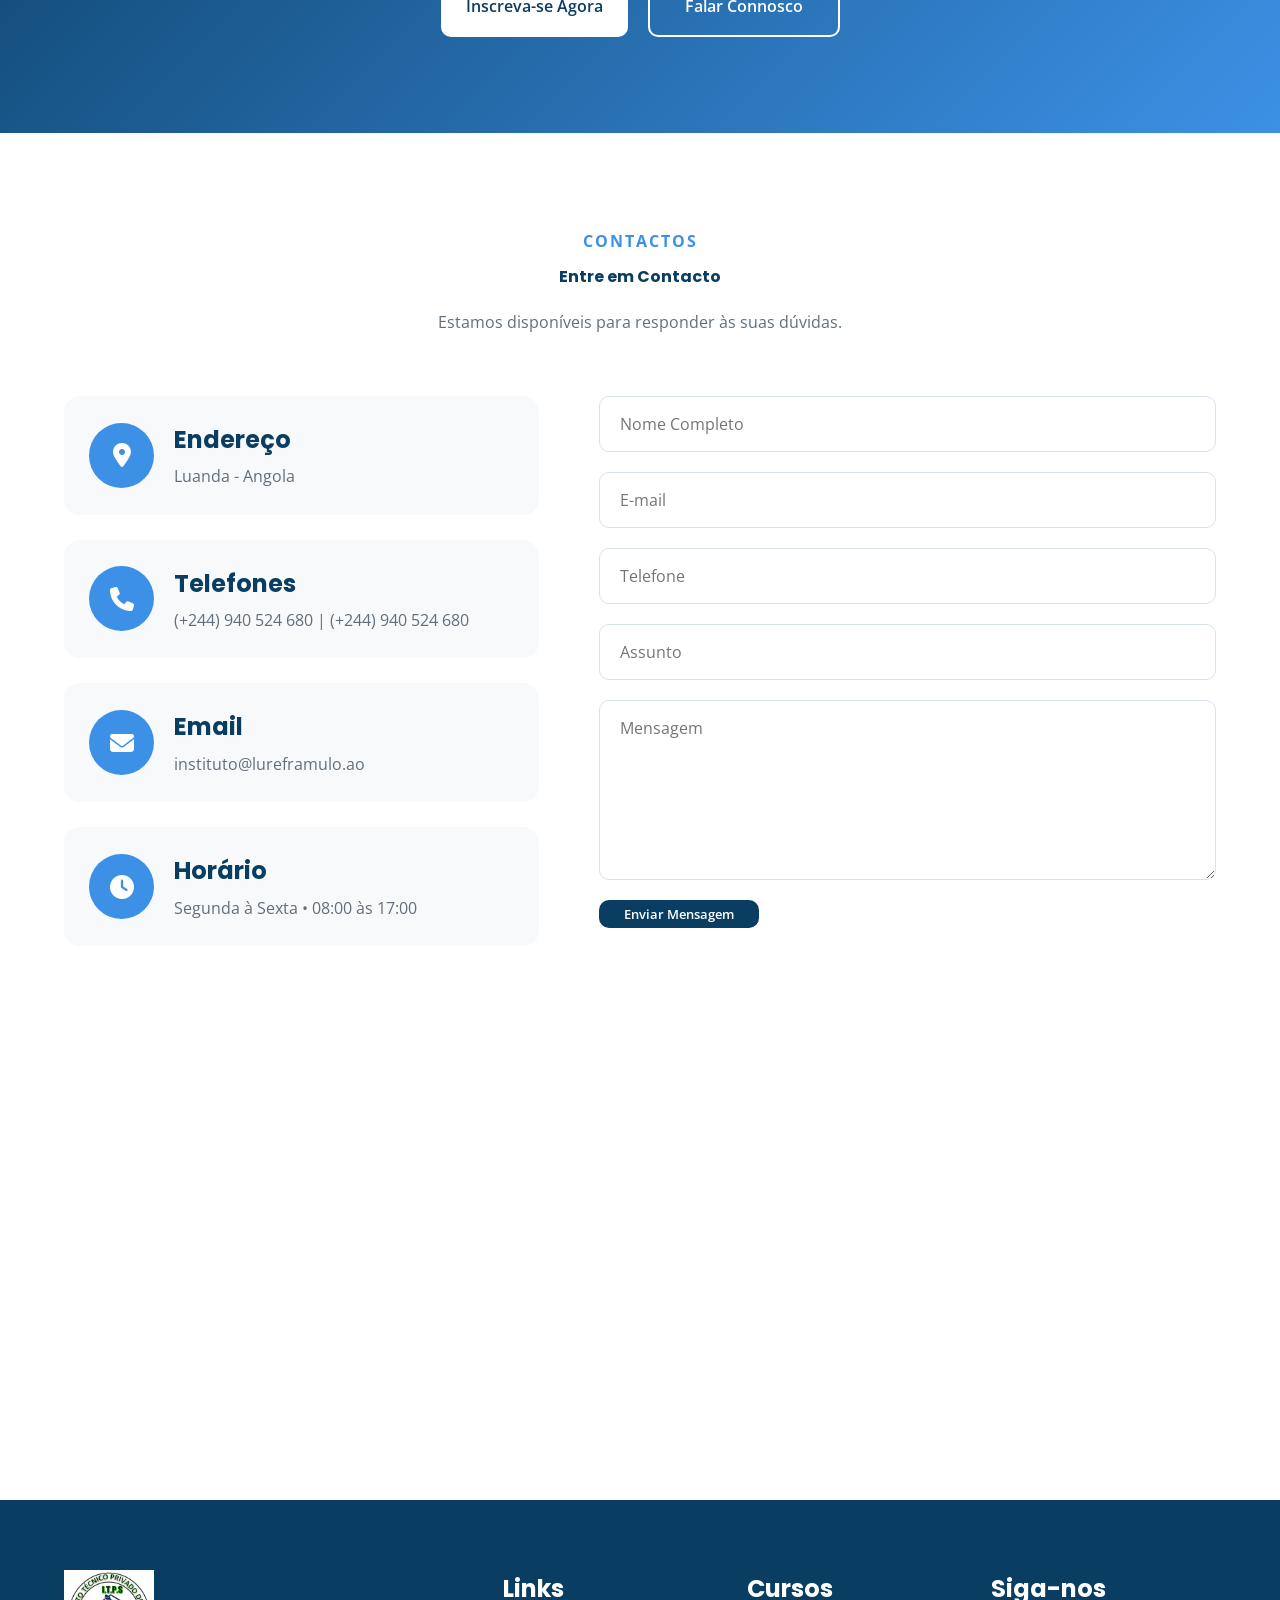
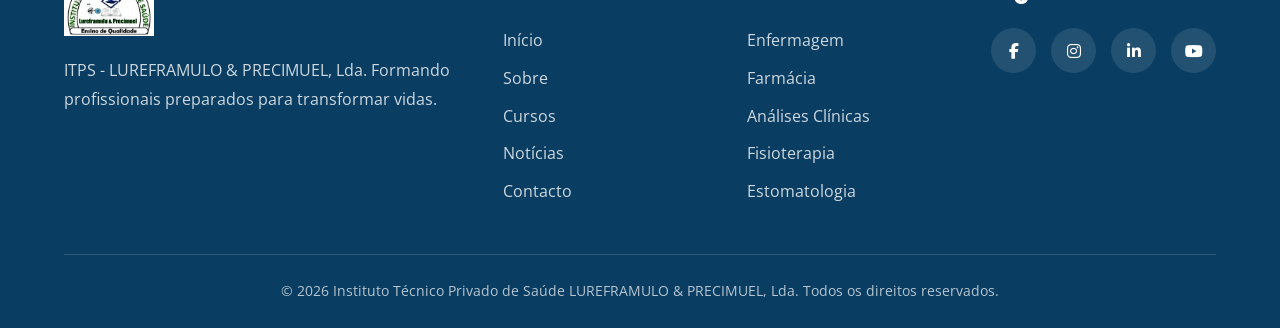
==== commit d0483918: "Links redirecionáveis" ====
--- a/index.html
+++ b/index.html
@@ -56,7 +56,7 @@
 
                 <span>
                     <i class="fa-solid fa-phone"></i>
-                    (+244) 900 000 000
+                    (+244) 940 524 680
                 </span>
 
                 <span>
@@ -68,19 +68,19 @@
 
             <div class="top-right">
 
-                <a href="#">
+                <a href="https://web.facebook.com/profile.php/?id=61562260391815&_rdc=1&_rdr#" target="_blank">
                     <i class="fab fa-facebook-f"></i>
                 </a>
 
-                <a href="#">
+                <a href="https://www.instagram.com/itps_lureframulo_precimuel/" target="_blank">
                     <i class="fab fa-instagram"></i>
                 </a>
 
-                <a href="#">
+                <a href="https://www.linkedin.com/company/itp-de-saude-lureframulo-e-precimuel/" target="_blank">
                     <i class="fab fa-linkedin-in"></i>
                 </a>
 
-                <a href="#">
+                <a href="https://www.youtube.com/@itpslureframuloprecimuel" target="_blank">
                     <i class="fab fa-youtube"></i>
                 </a>
 
@@ -730,7 +730,7 @@
 
                     <article class="noticia-card">
 
-                        <img src="assets/imagens/noticias/feira_de _ciencia.png"
+                        <img src="assets/imagens/noticias/feira_de_saude.png"
                             alt="Feira de ciências">
 
                         <div class="noticia-content">
@@ -841,6 +841,8 @@
                     <img src="assets/imagens/galeria/psina.png" alt="Imagem">
 
                     <img src="assets/imagens/galeria/momentos.png" alt="Imagem">
+
+                    <img src="assets/imagens/galeria/feira_de_saude.png" alt="Imagem">
 
                 </div>
 
@@ -1220,13 +1222,13 @@
 
                     <div class="footer-social">
 
-                        <a href="#"><i class="fab fa-facebook-f"></i></a>
-
-                        <a href="#"><i class="fab fa-instagram"></i></a>
-
-                        <a href="#"><i class="fab fa-linkedin-in"></i></a>
-
-                        <a href="#"><i class="fab fa-youtube"></i></a>
+                        <a href="https://web.facebook.com/profile.php/?id=61562260391815&_rdc=1&_rdr#" target="_blank"><i class="fab fa-facebook-f"></i></a>
+
+                        <a href="https://www.instagram.com/itps_lureframulo_precimuel/" target="_blank"><i class="fab fa-instagram"></i></a>
+
+                        <a href="https://www.linkedin.com/company/itp-de-saude-lureframulo-e-precimuel/" target="_blank"><i class="fab fa-linkedin-in"></i></a>
+
+                        <a href="https://www.youtube.com/@itpslureframuloprecimuel" target="_blank"><i class="fab fa-youtube"></i></a>
 
                     </div>
 
--- a/css/style.css
+++ b/css/style.css
@@ -1665,7 +1665,7 @@
 
     align-items: center;
 
-    grid-template-columns: repeat(2,1fr);
+    grid-template-columns: repeat(3,1fr);
 
     gap: 20px;
 
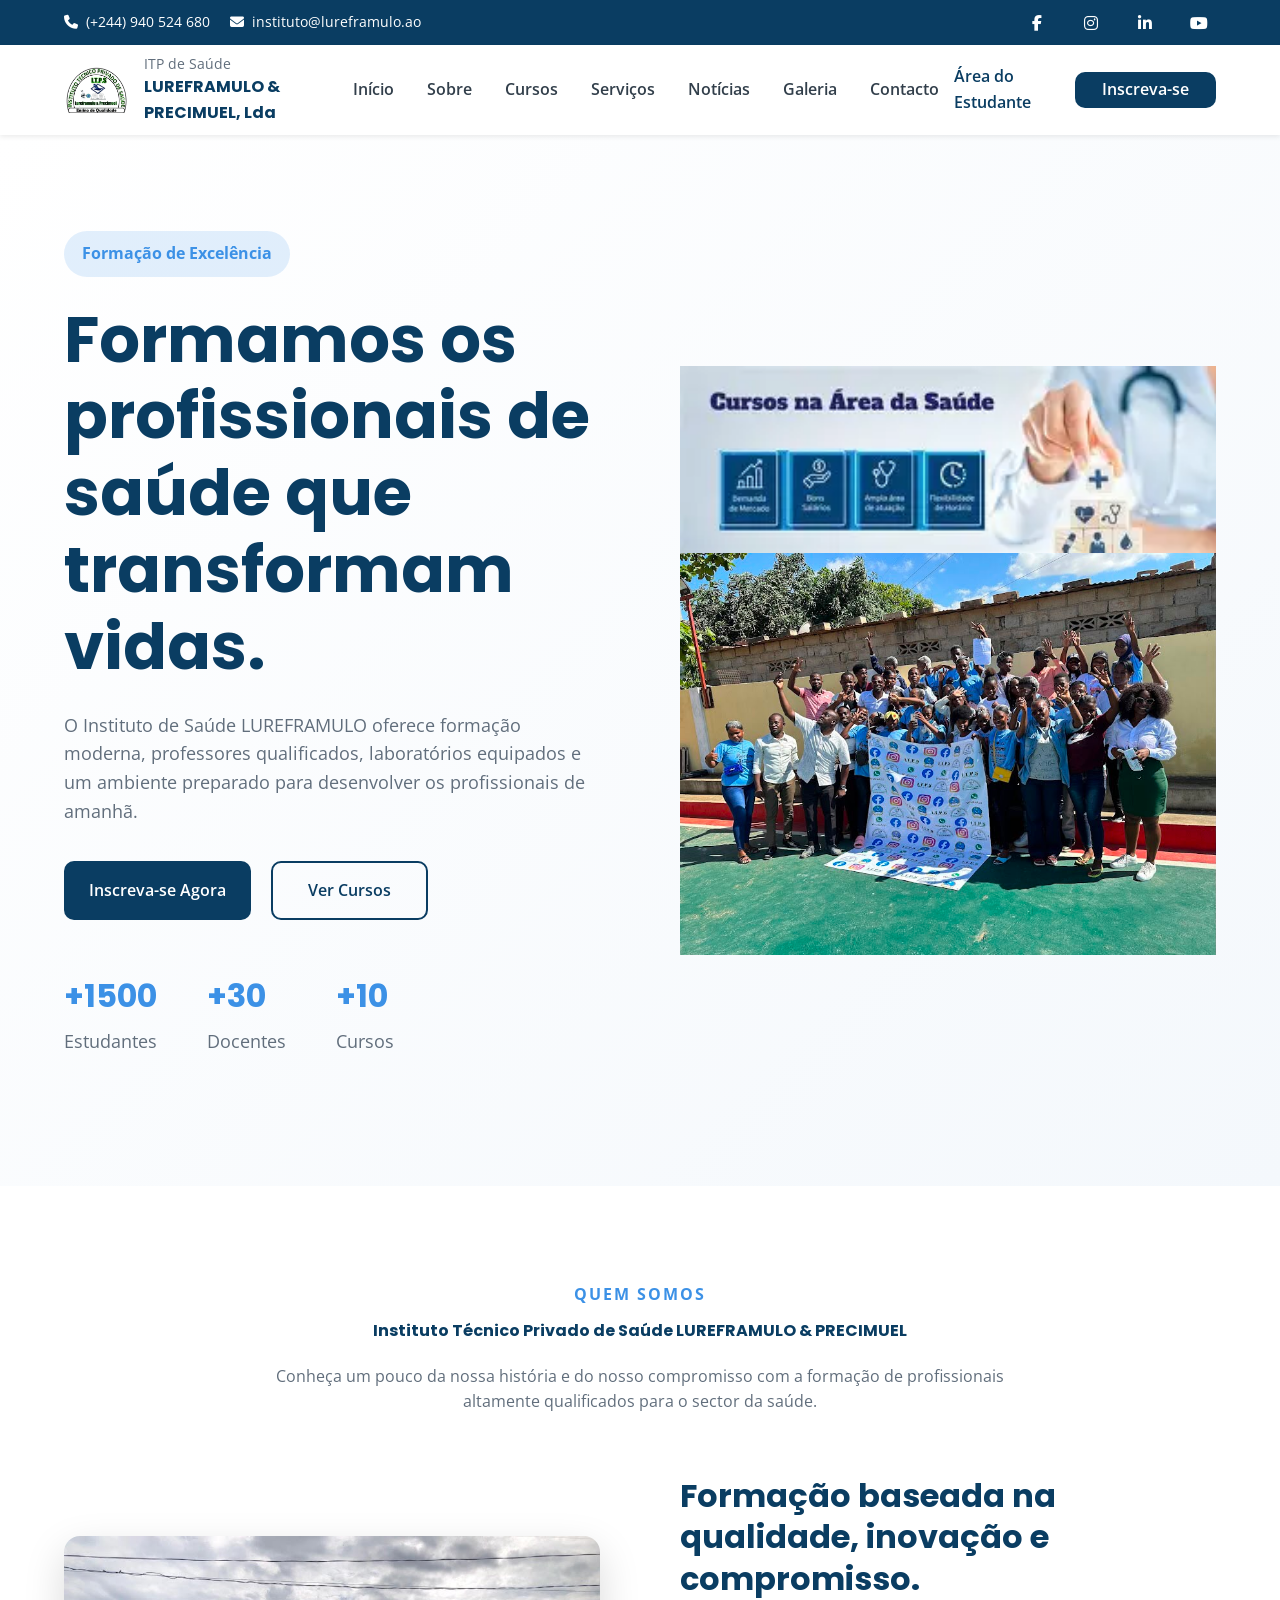
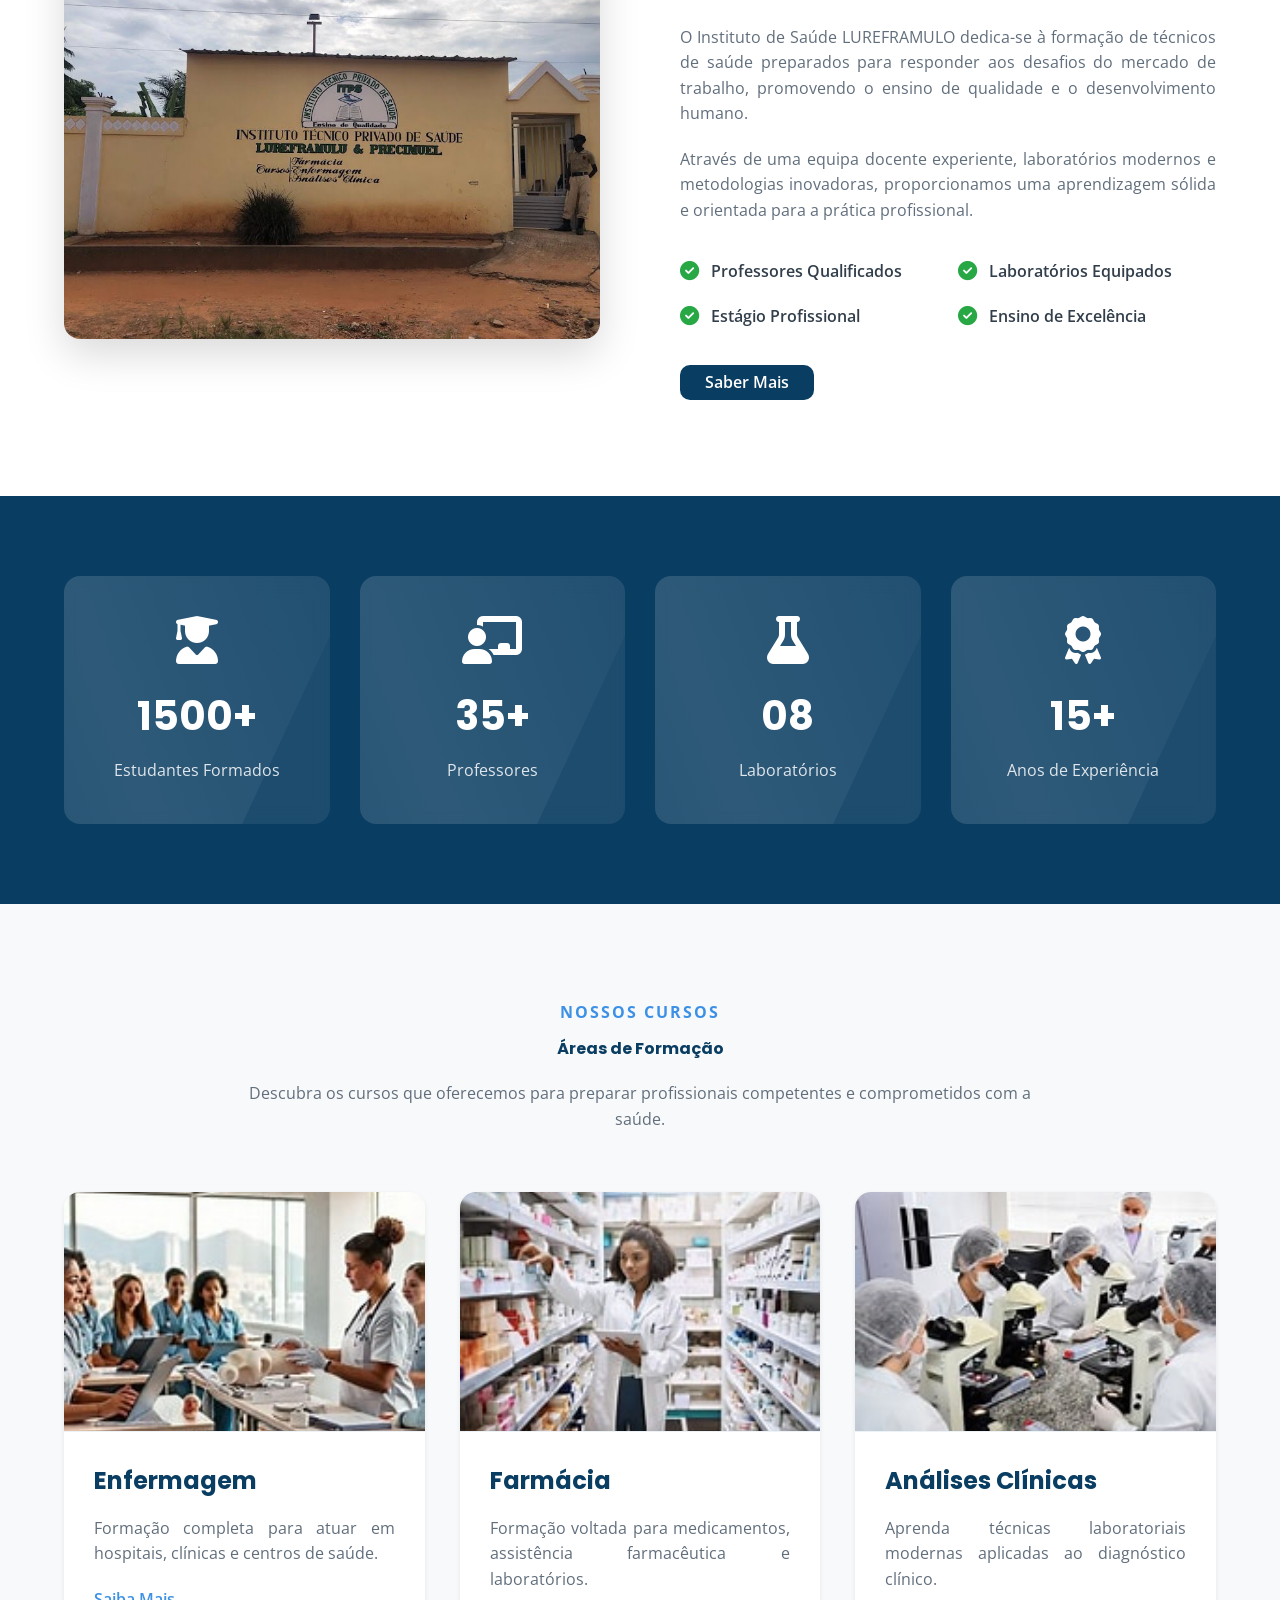
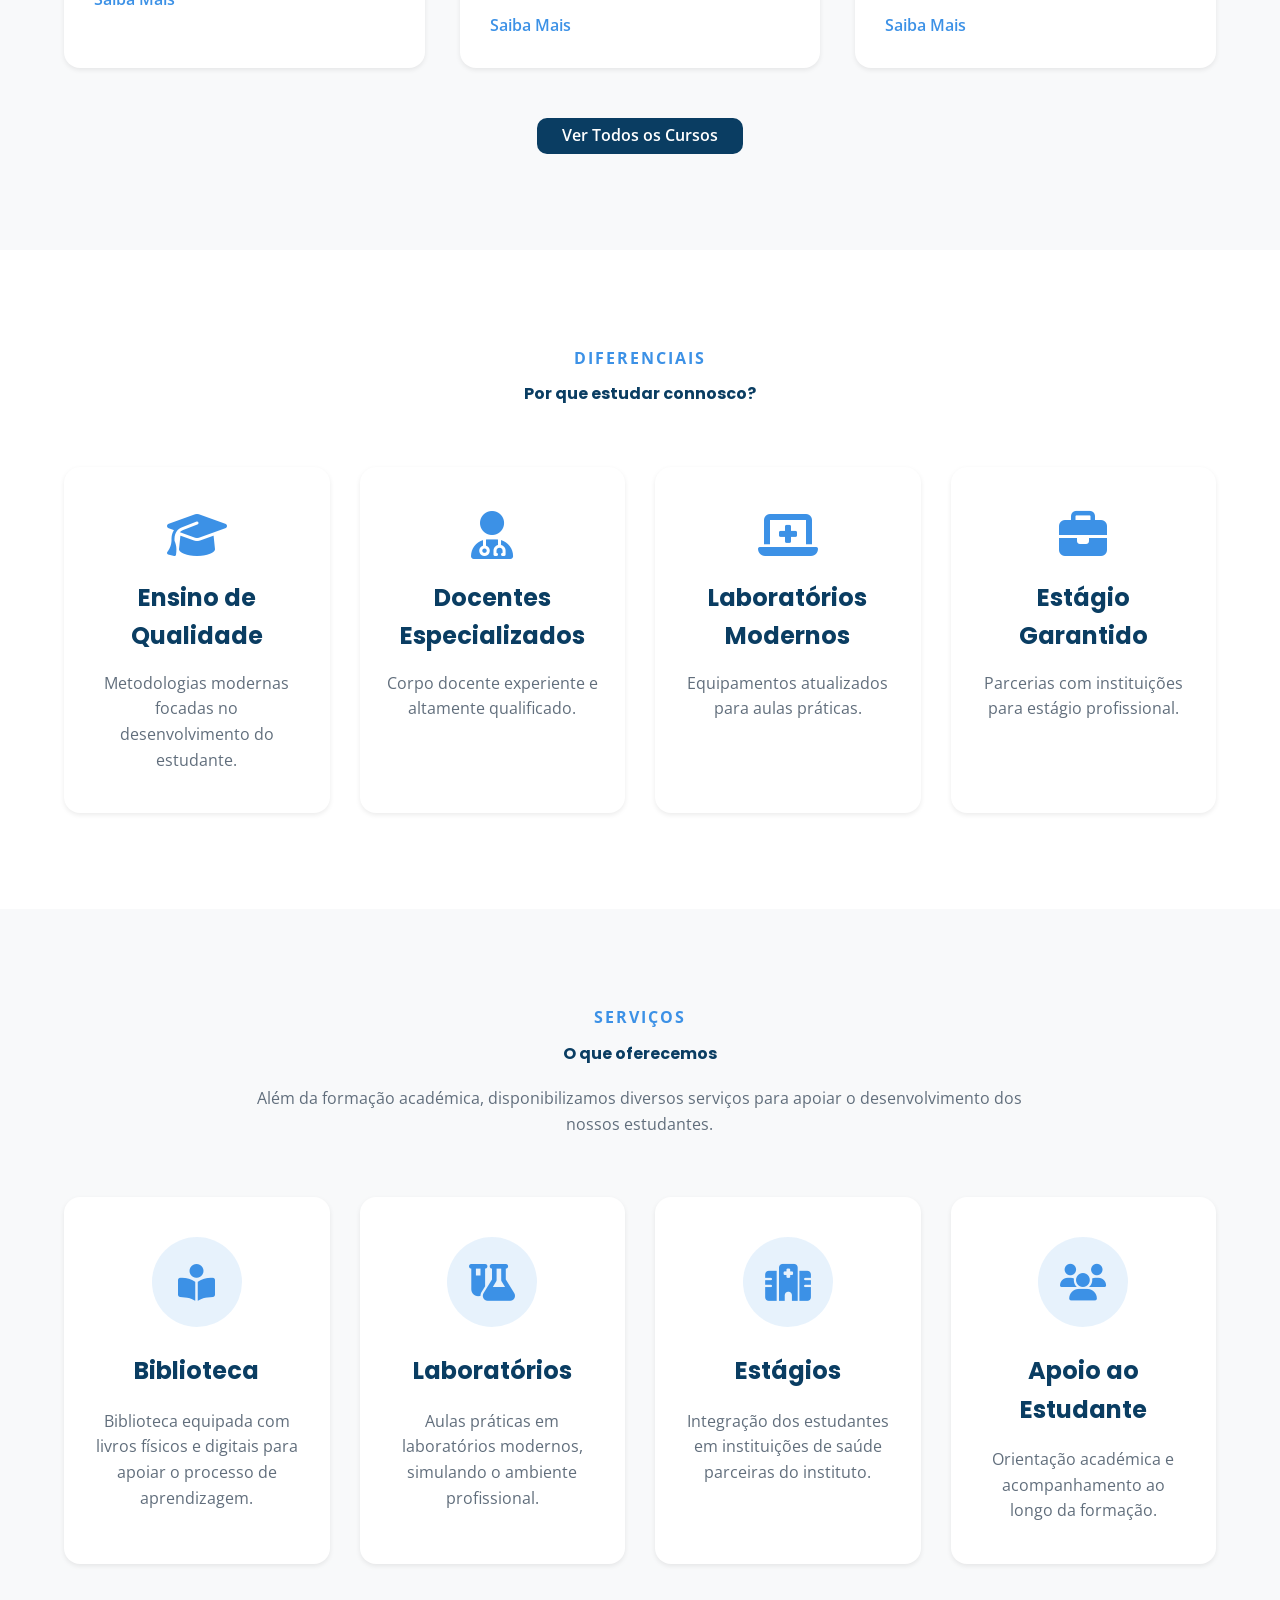
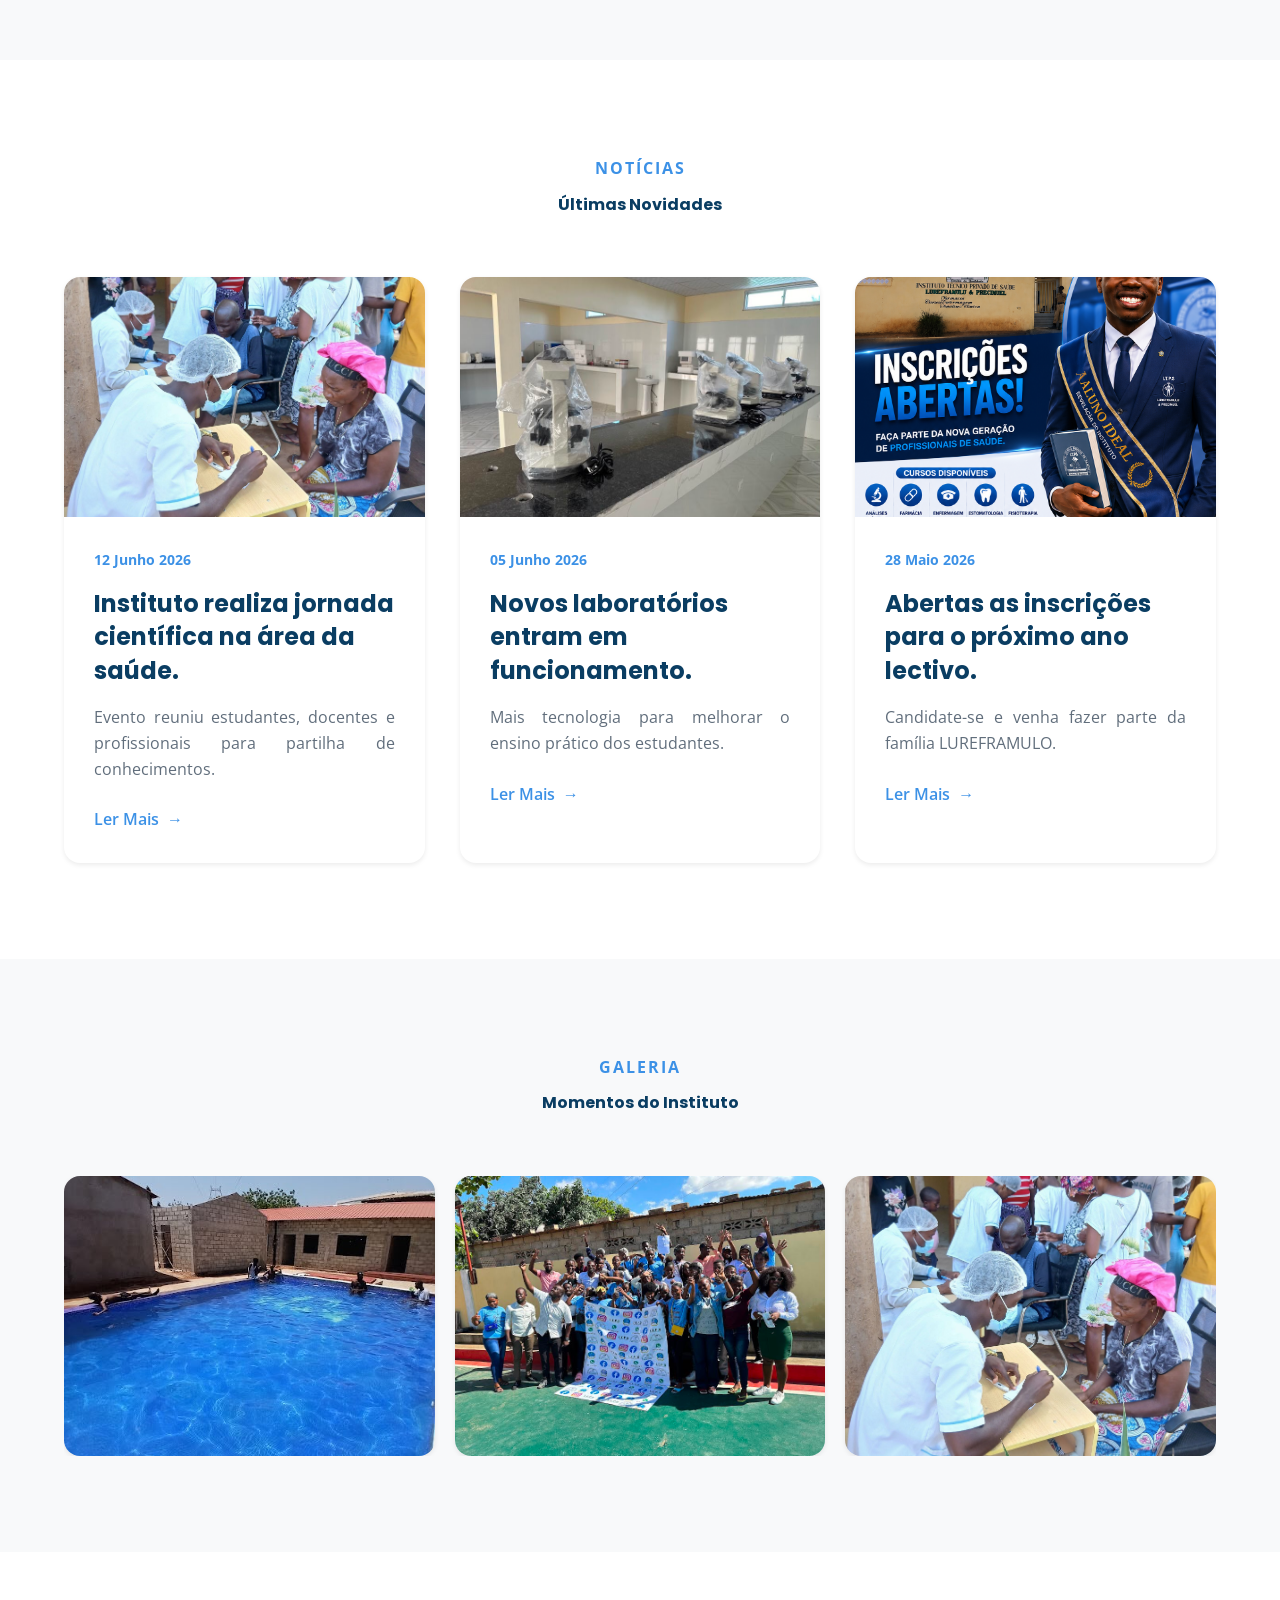
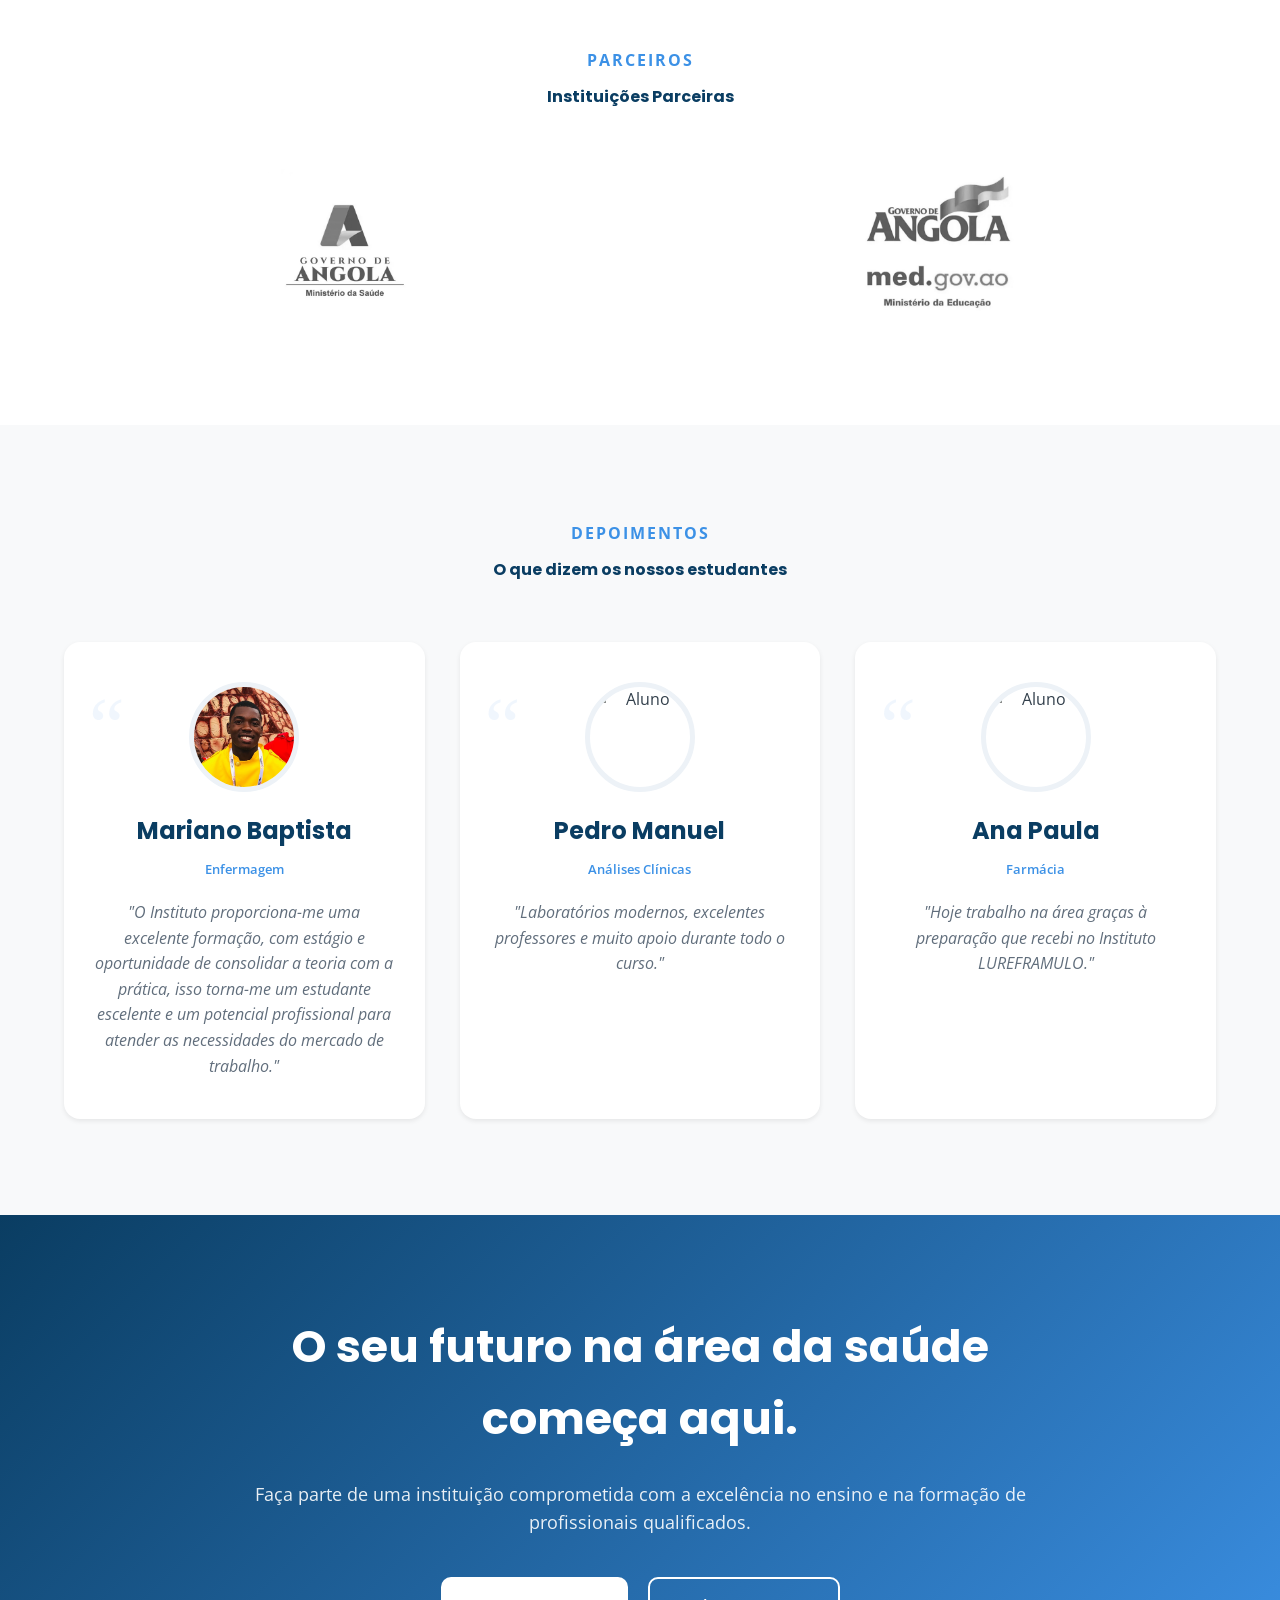
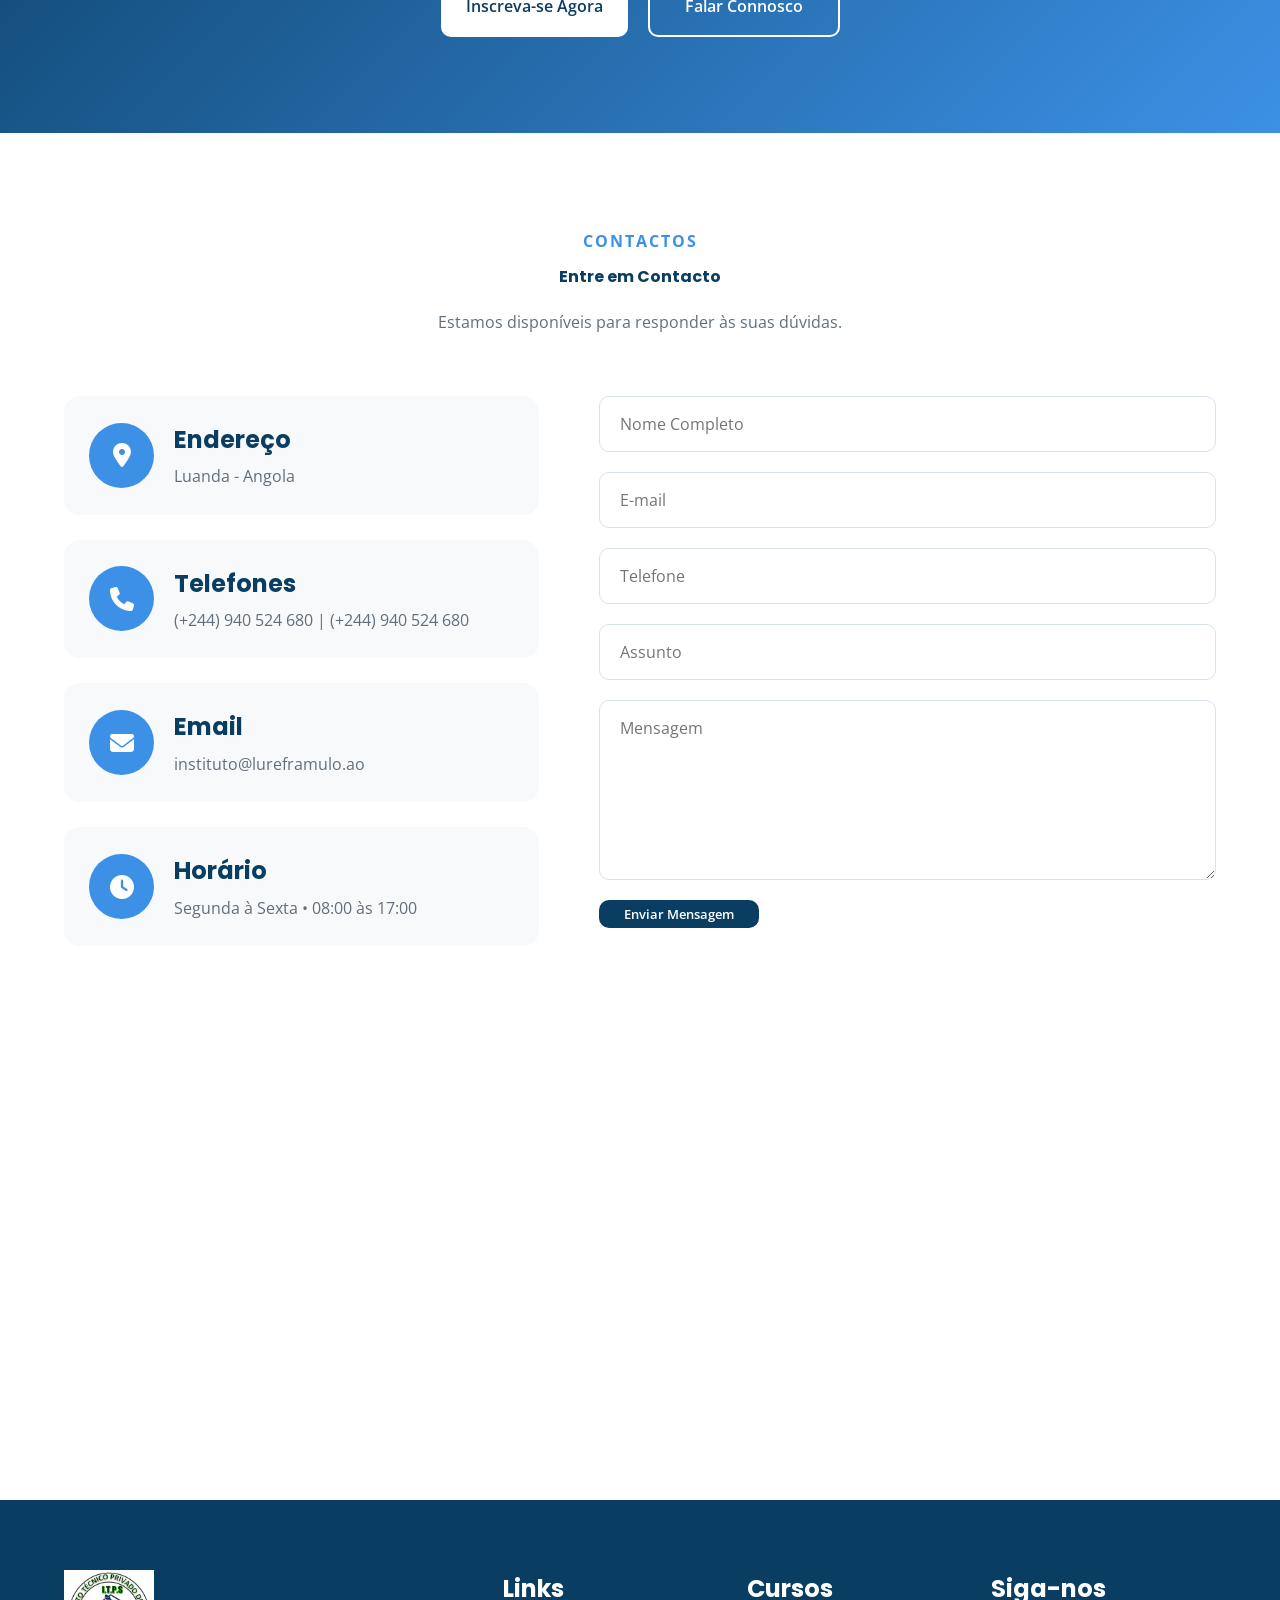
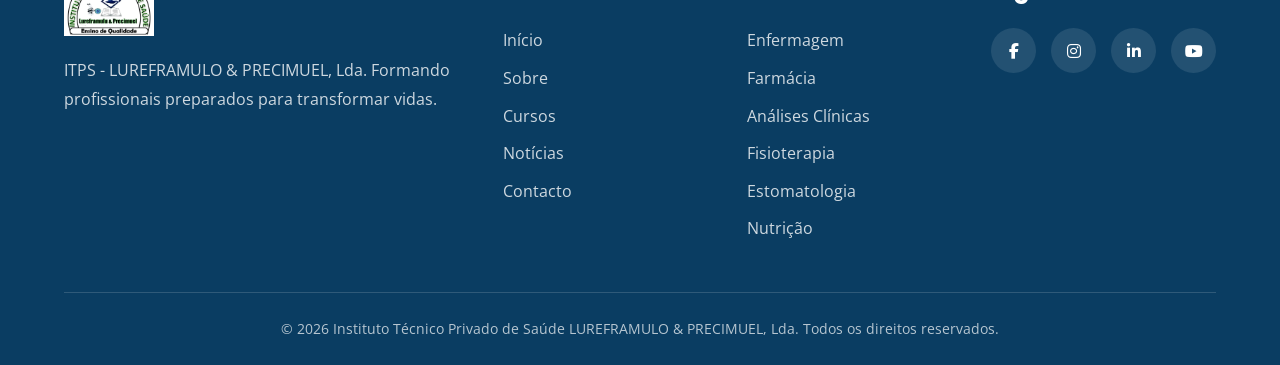
==== commit 9418c43b: "Update index.html" ====
--- a/index.html
+++ b/index.html
@@ -868,7 +868,7 @@
 
                 <div class="parceiros-grid">
 
-                    <img src="assets/imagens/parceiros/ministerio_da_saude.png" alt="Minist. saúde">
+                    <img src="assets/imagens/parceiros/ministerio_da_saude.png" alt="Minist. Saúde">
 
                     <img src="assets/imagens/parceiros/ministerio_da_educacao.png" alt="Minist. Educação">
 
@@ -957,7 +957,7 @@
 
         </section>
 
-                <!-- ====================================================== -->
+        <!-- ====================================================== -->
         <!-- CALL TO ACTION -->
         <!-- ====================================================== -->
 
@@ -1208,8 +1208,10 @@
                         <li><a href="#">Análises Clínicas</a></li>
 
                         <li><a href="#">Fisioterapia</a></li>
+
                         <li><a href="#">Estomatologia</a></li>
 
+                        <li><a href="#">Nutrição</a></li>
                     </ul>
 
                 </div>
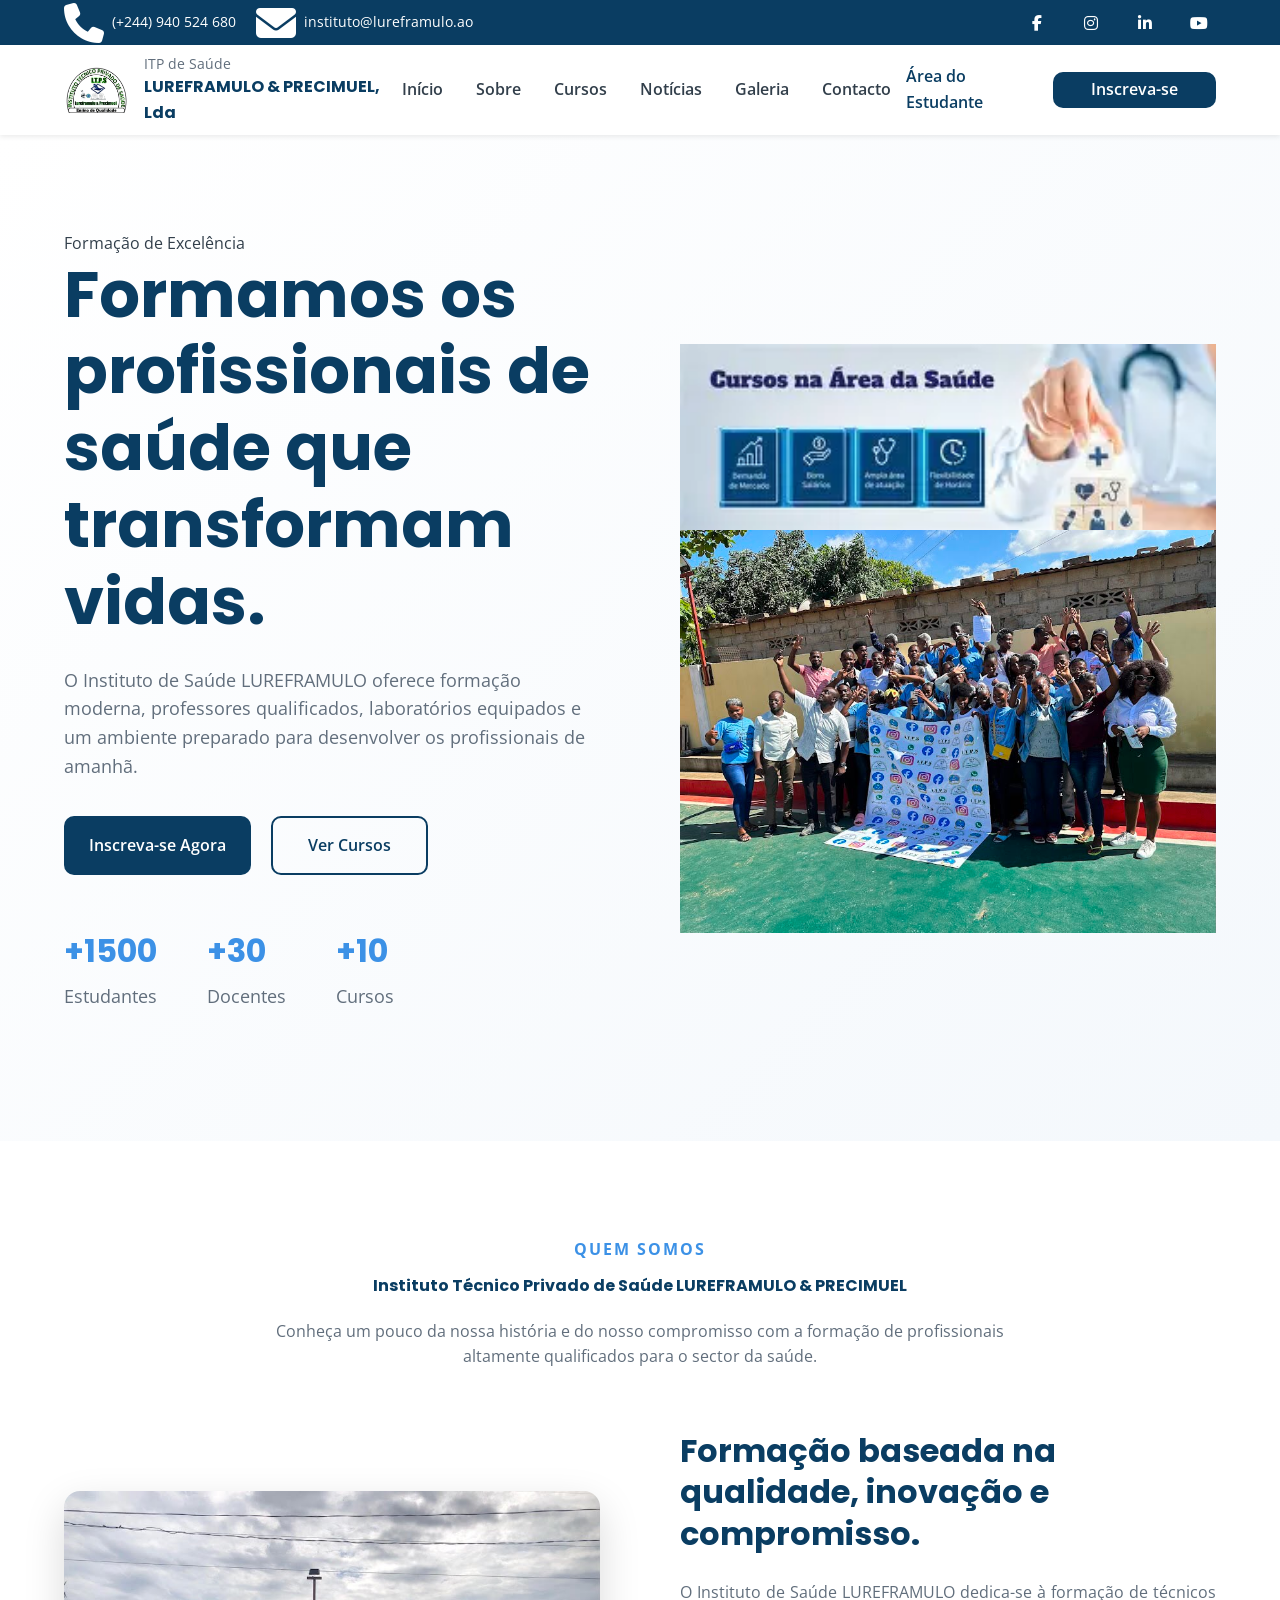
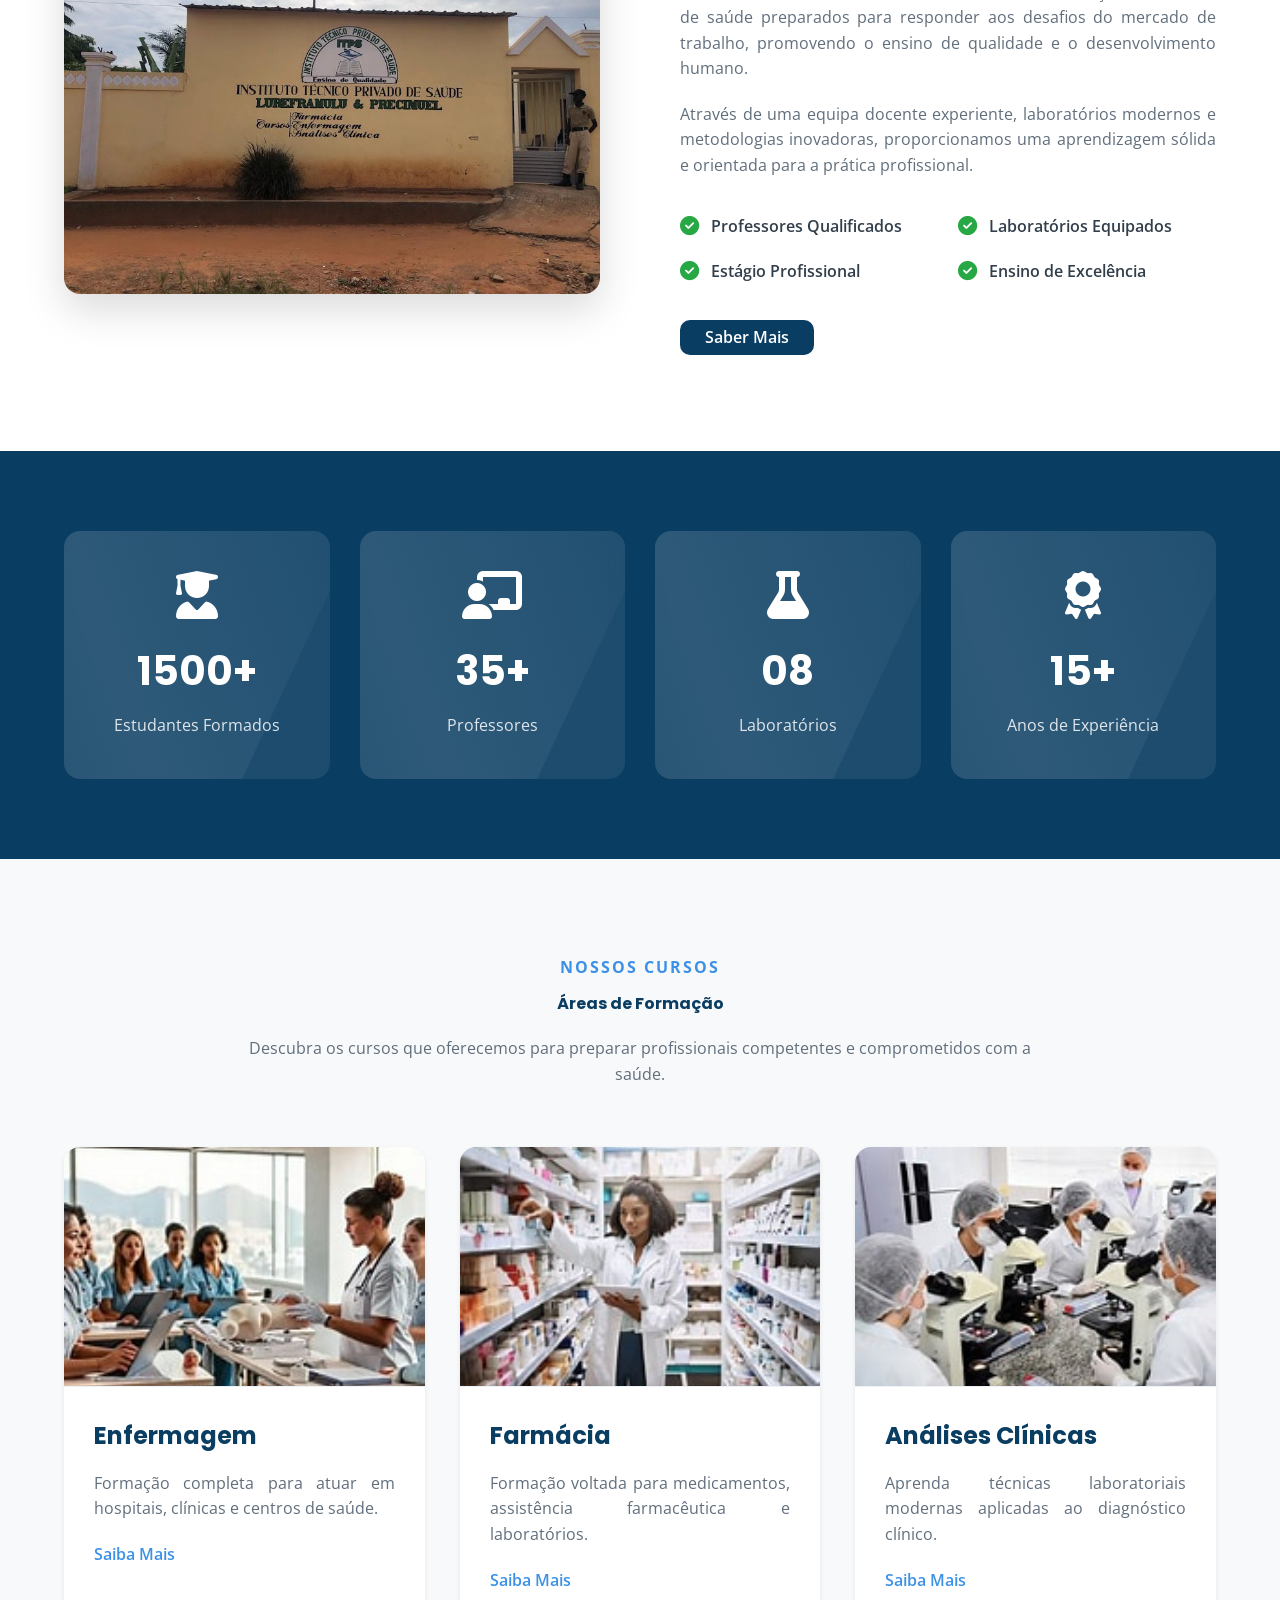
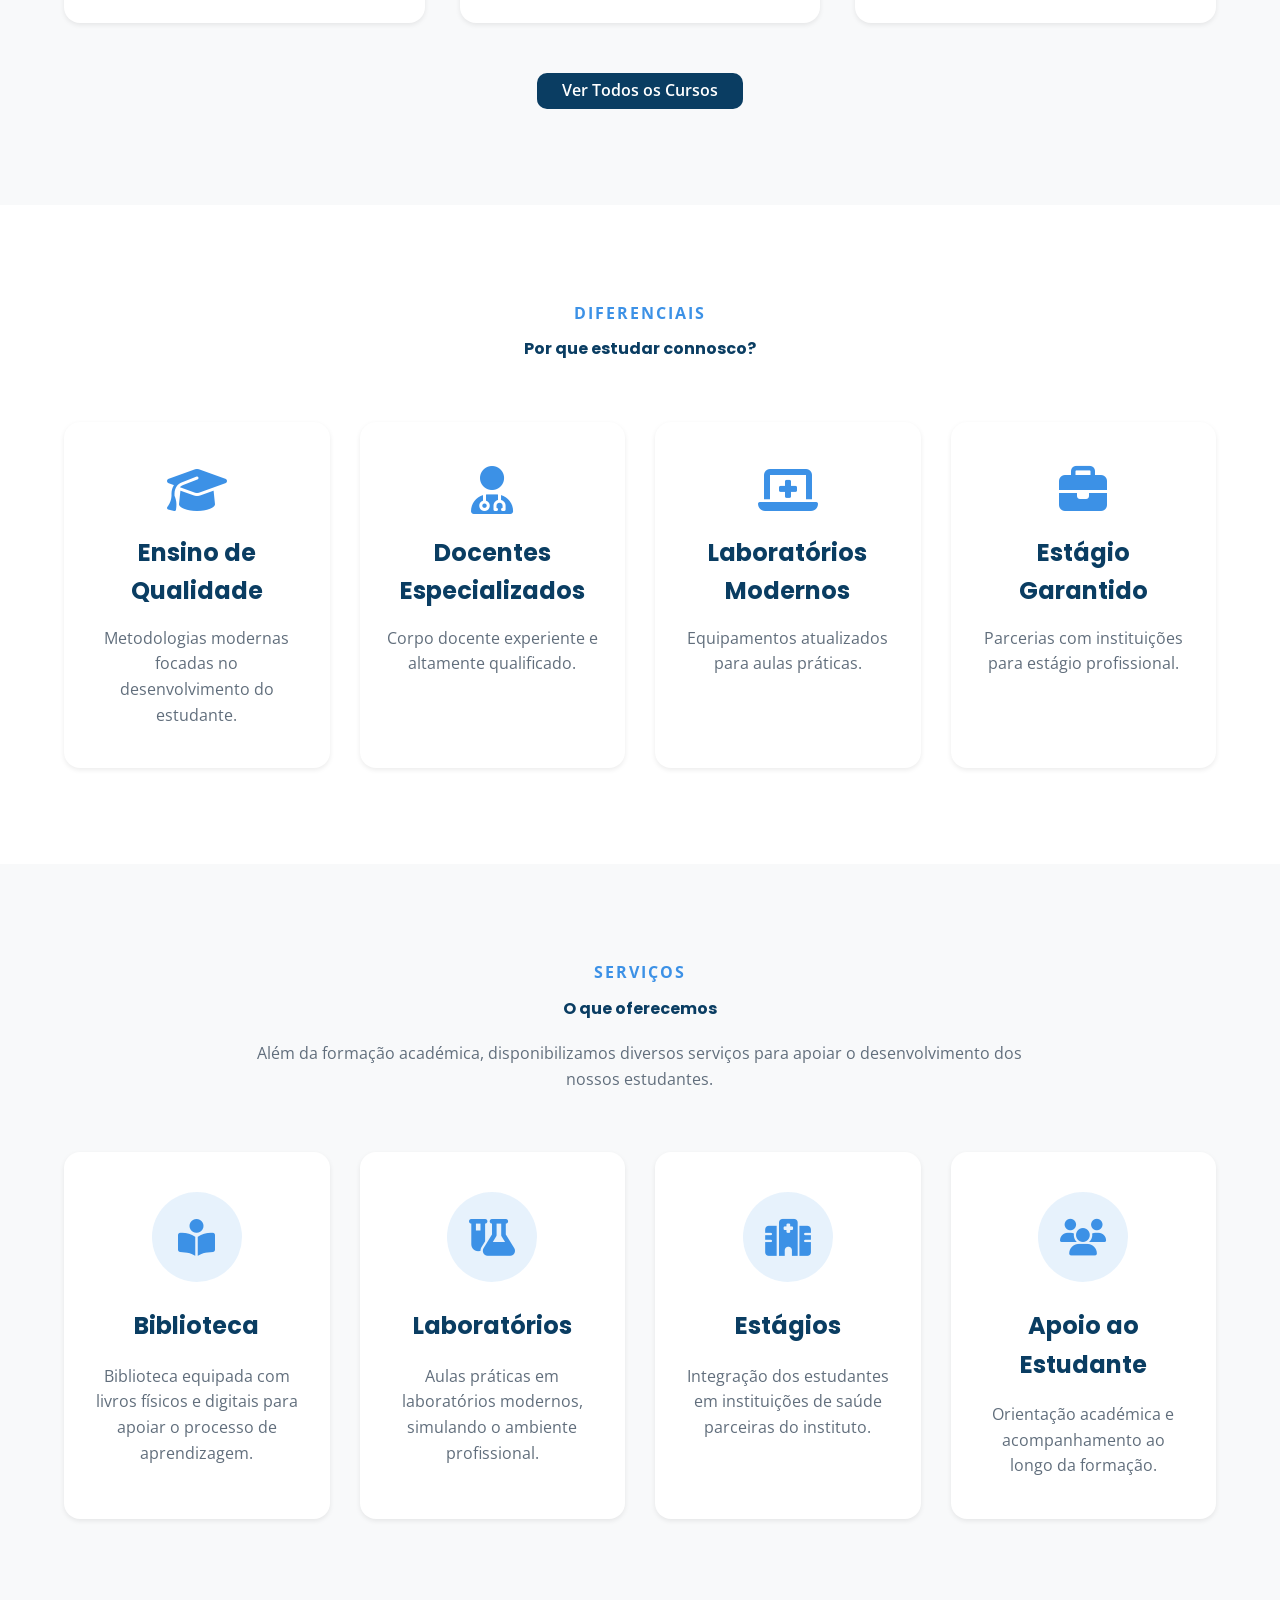
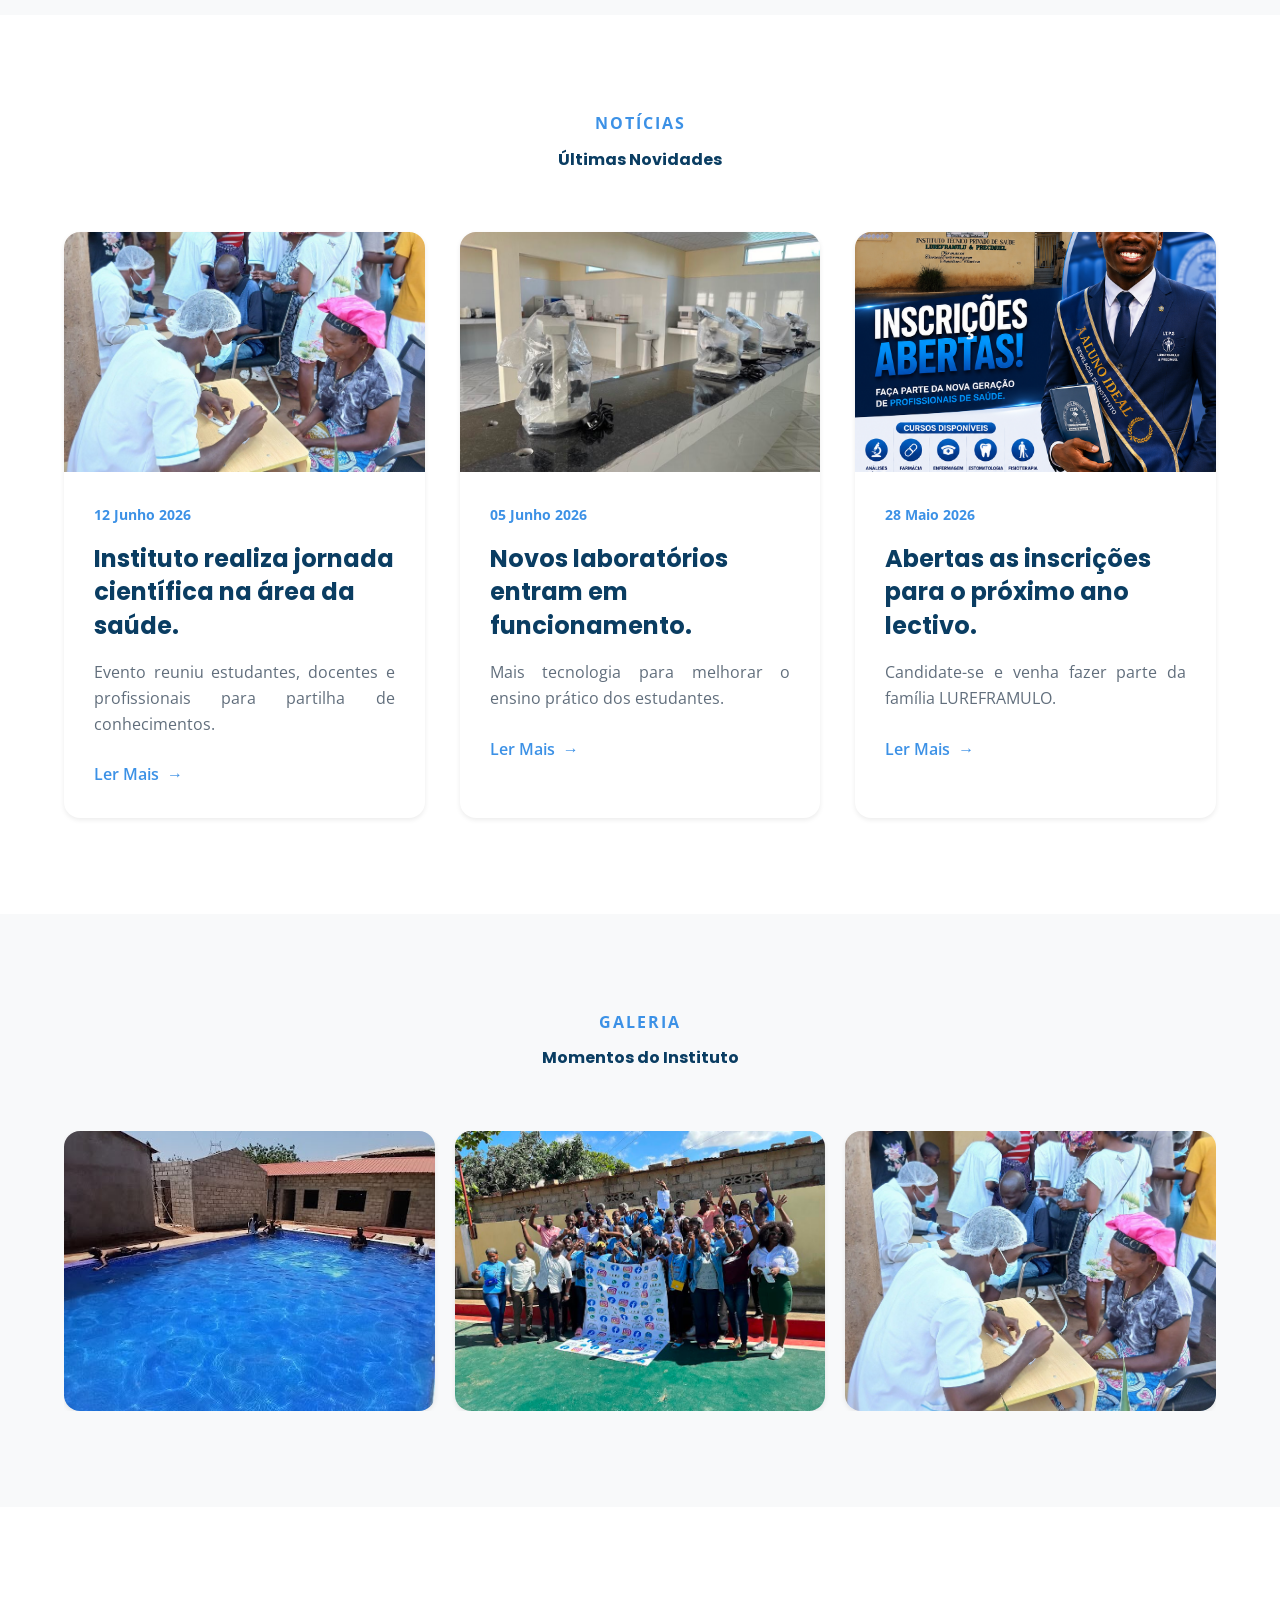
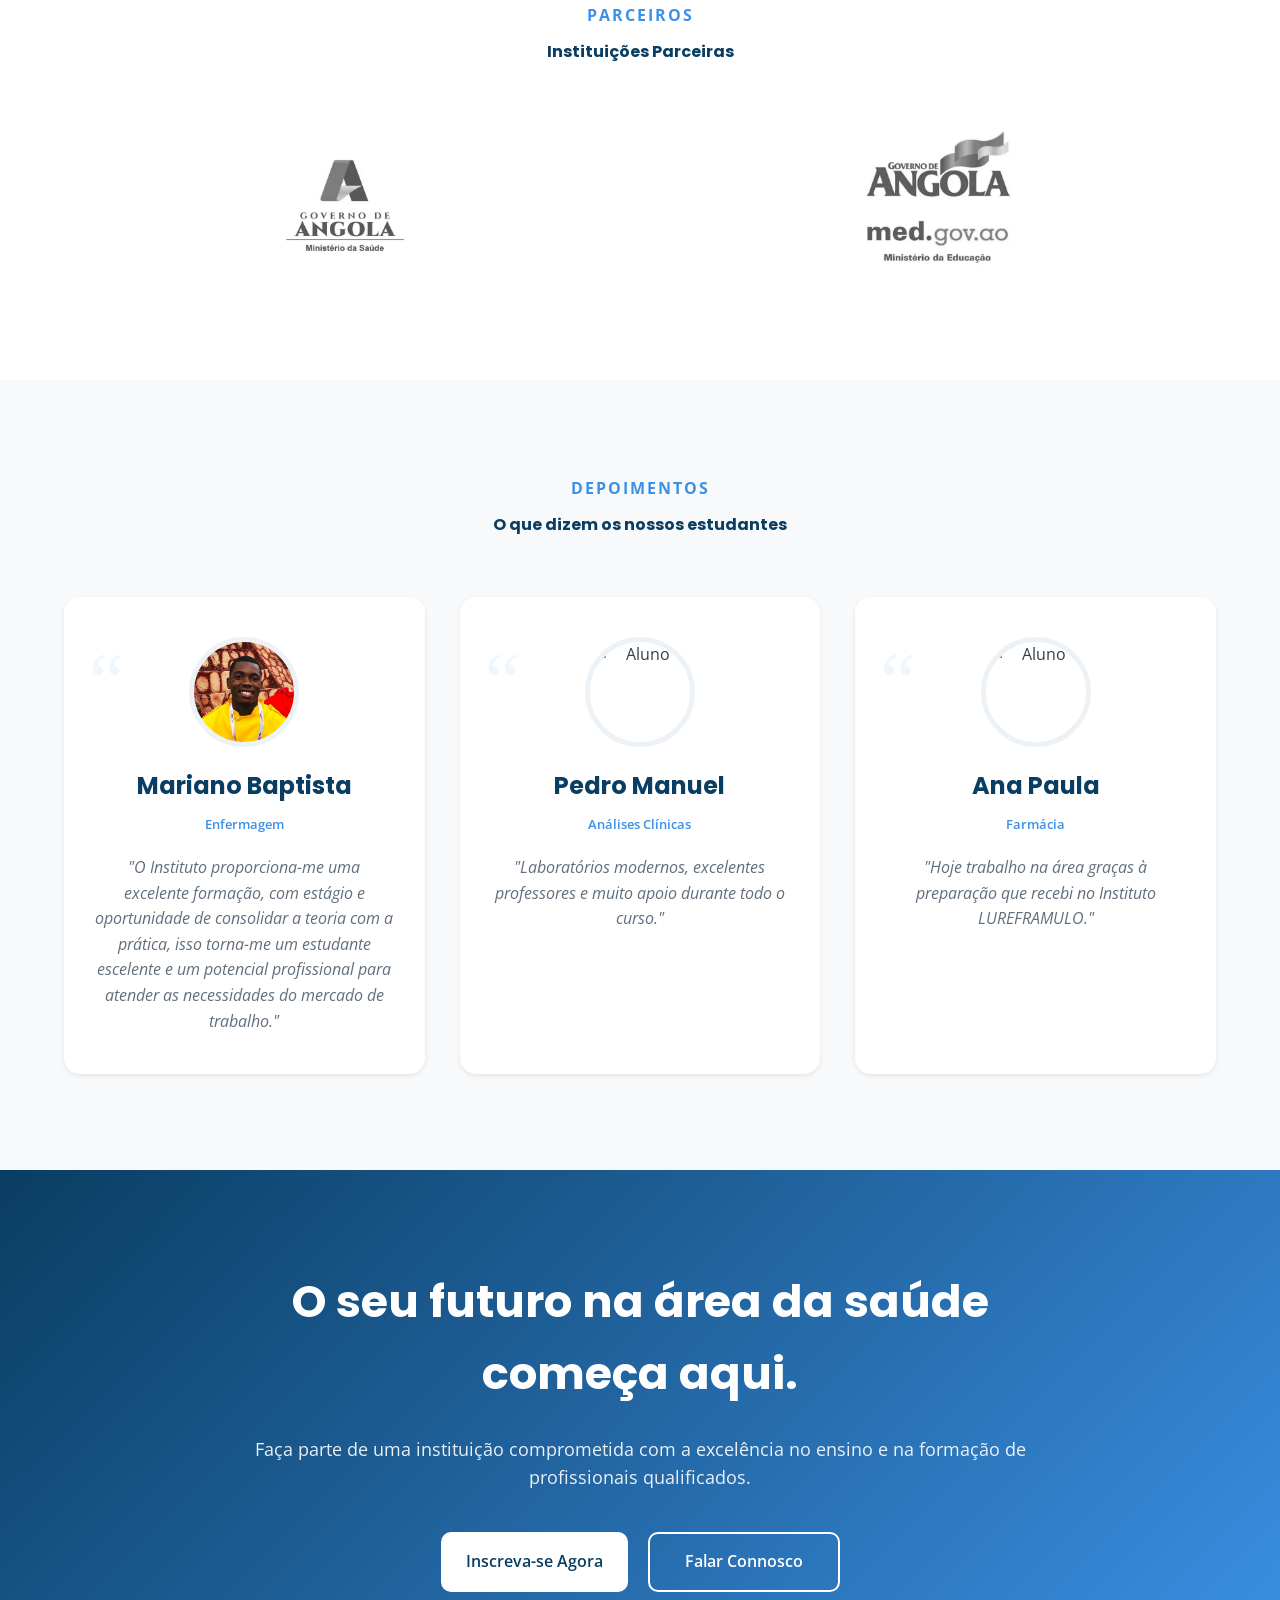
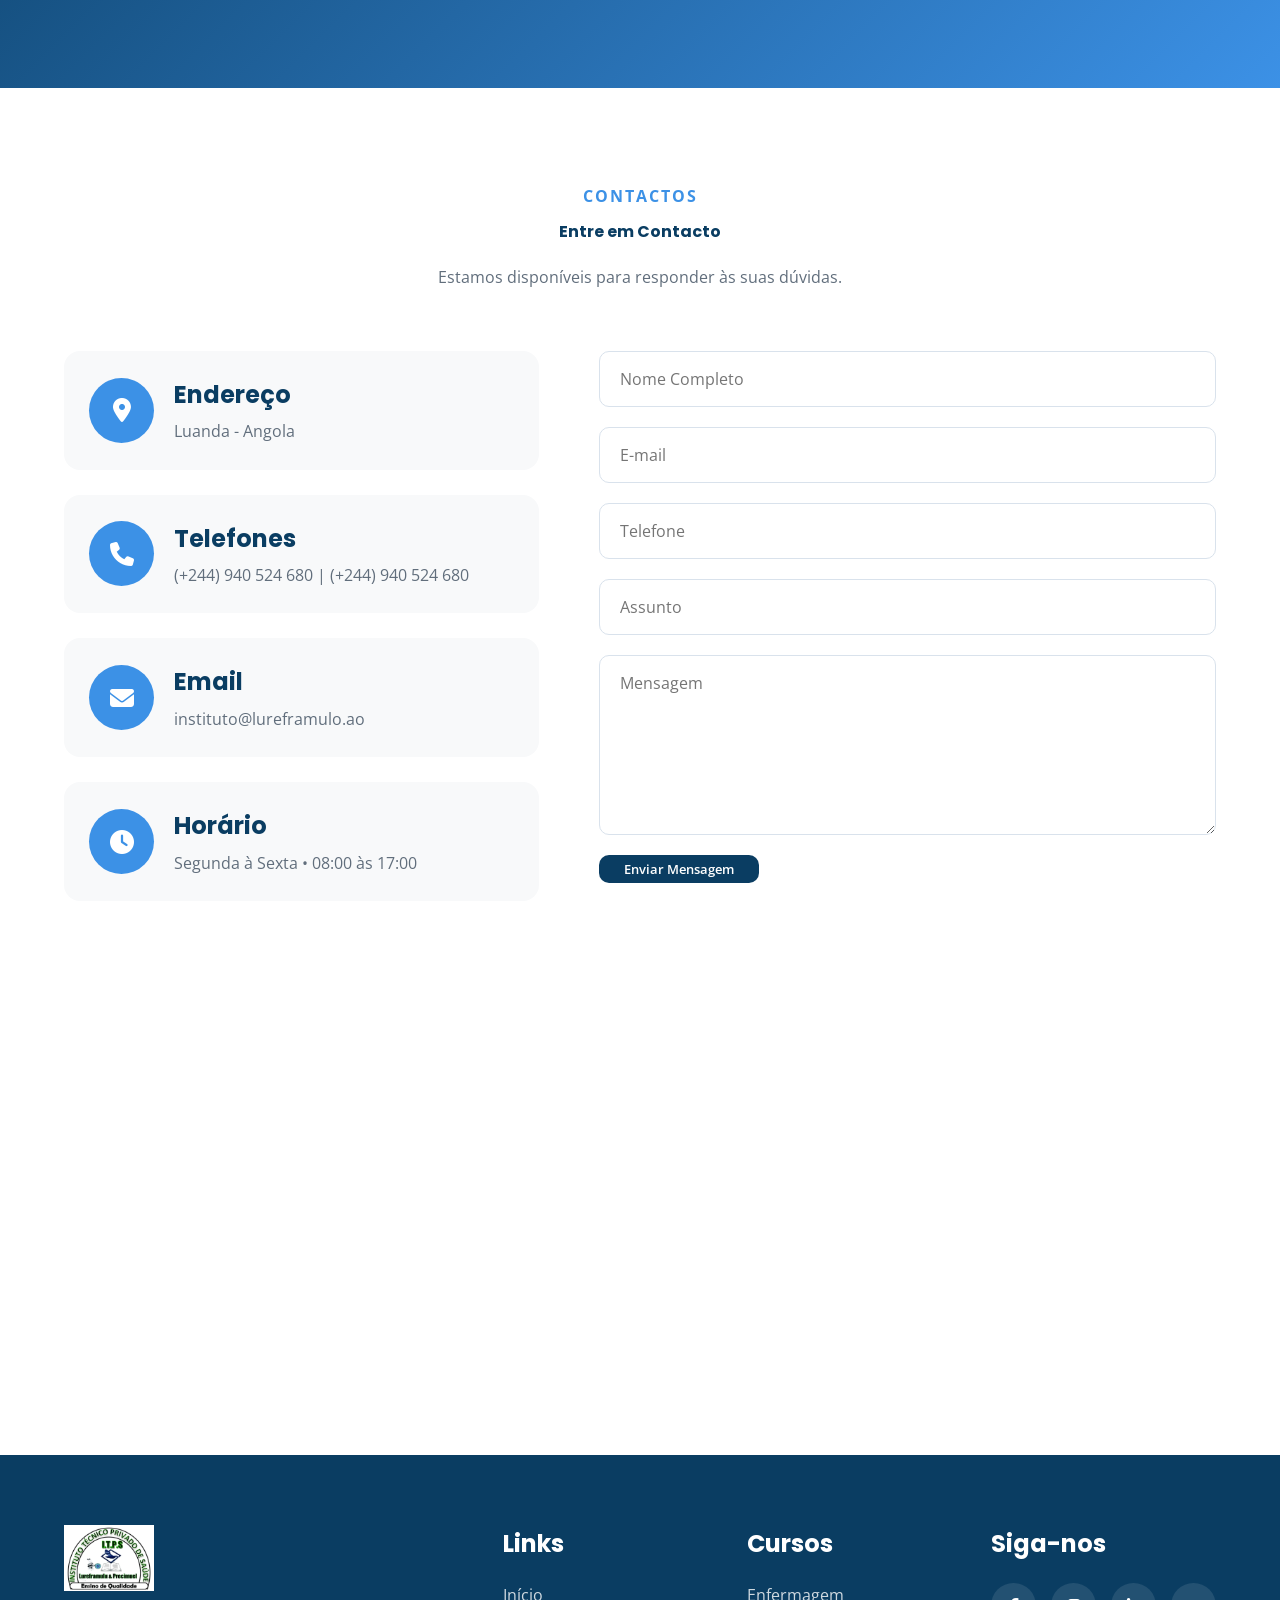
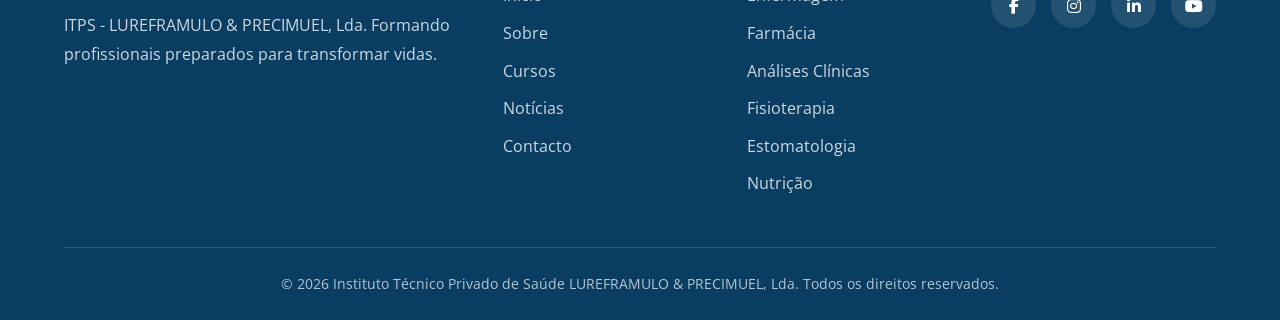
==== commit c4357d38: "Eliminated services in the menu of main page, index.html" ====
--- a/index.html
+++ b/index.html
@@ -9,14 +9,11 @@
 
     <title>Instituto de Saúde LUREFRAMULO</title>
 
-    <meta name="description"
-        content="Instituto de Saúde LUREFRAMULO - Formação de excelência na área da saúde.">
-
-    <meta name="keywords"
-        content="Instituto, Saúde, Enfermagem, Cursos, Luanda, Angola">
-
-    <meta name="author"
-        content="ANTONIO C. R. SABINO">
+    <meta name="description" content="Instituto de Saúde LUREFRAMULO - Formação de excelência na área da saúde.">
+
+    <meta name="keywords" content="Instituto, Saúde, Enfermagem, Cursos, Luanda, Angola">
+
+    <meta name="author" content="ANTONIO C. R. SABINO">
 
     <!-- ================= GOOGLE FONTS ================= -->
 
@@ -24,13 +21,13 @@
 
     <link rel="preconnect" href="https://fonts.gstatic.com" crossorigin>
 
-    <link href="https://fonts.googleapis.com/css2?family=Open+Sans:wght@300;400;500;600;700&family=Poppins:wght@300;400;500;600;700;800&display=swap"
+    <link
+        href="https://fonts.googleapis.com/css2?family=Open+Sans:wght@300;400;500;600;700&family=Poppins:wght@300;400;500;600;700;800&display=swap"
         rel="stylesheet">
 
     <!-- ================= FONT AWESOME ================= -->
 
-    <link rel="stylesheet"
-        href="https://cdnjs.cloudflare.com/ajax/libs/font-awesome/6.7.2/css/all.min.css">
+    <link rel="stylesheet" href="https://cdnjs.cloudflare.com/ajax/libs/font-awesome/6.7.2/css/all.min.css">
 
     <!-- ================= CSS ================= -->
 
@@ -102,15 +99,14 @@
 
             <a href="#" class="logo">
 
-                <img src="assets/logo/logo.png"
-                    alt="Instituto LUREFRAMULO">
+                <img src="assets/logo/logo.png" alt="Instituto LUREFRAMULO">
 
                 <div class="logo-text">
 
                     <p>ITP de Saúde</p>
 
                     <h2>LUREFRAMULO & PRECIMUEL, Lda</h2>
-                    
+
                 </div>
 
             </a>
@@ -129,17 +125,15 @@
 
                     <li><a href="#">Início</a></li>
 
-                    <li><a href="#sobre">Sobre</a></li>
-
-                    <li><a href="#cursos">Cursos</a></li>
-
-                    <li><a href="#servicos">Serviços</a></li>
-
-                    <li><a href="#noticias">Notícias</a></li>
-
-                    <li><a href="#galeria">Galeria</a></li>
-
-                    <li><a href="#contacto">Contacto</a></li>
+                    <li><a href="pages/sobre.html">Sobre</a></li>
+
+                    <li><a href="pages/cursos.html">Cursos</a></li>
+
+                    <li><a href="pages/noticias.html">Notícias</a></li>
+
+                    <li><a href="pages/galeria.html">Galeria</a></li>
+
+                    <li><a href="pages/contacto.html">Contacto</a></li>
 
                 </ul>
 
@@ -261,9 +255,8 @@
 
             <div class="hero-image">
 
-                <img src="assets/hero/hero.png"
-                    alt=" Cursos da área da saude">
-                
+                <img src="assets/hero/hero.png" alt=" Cursos da área da saude">
+
                 <img src="assets/hero/momentos.png" alt="Estudantes do ITPSLP">
 
 
@@ -278,8 +271,8 @@
     <!-- ====================================================== -->
 
     <main>
-    
-                <!-- ====================================================== -->
+
+        <!-- ====================================================== -->
         <!-- SOBRE O INSTITUTO -->
         <!-- ====================================================== -->
 
@@ -305,8 +298,7 @@
 
                     <div class="sobre-image">
 
-                        <img src="assets/hero/sobre.png"
-                            alt="Instituto LUREFRAMULO">
+                        <img src="assets/hero/sobre.png" alt="Instituto LUREFRAMULO">
 
                     </div>
 
@@ -371,8 +363,7 @@
 
                         </div>
 
-                        <a href="pages/sobre.html"
-                            class="btn-primary">
+                        <a href="pages/sobre.html" class="btn-primary">
 
                             Saber Mais
 
@@ -465,8 +456,7 @@
 
                     <article class="curso-card">
 
-                        <img src="assets/imagens/cursos/enfermagem.jpg"
-                            alt="Curso de Enfermagem">
+                        <img src="assets/imagens/cursos/enfermagem.jpg" alt="Curso de Enfermagem">
 
                         <div class="curso-info">
 
@@ -487,8 +477,7 @@
 
                     <article class="curso-card">
 
-                        <img src="assets/imagens/cursos/farmacia.jpg"
-                            alt="Farmácia">
+                        <img src="assets/imagens/cursos/farmacia.jpg" alt="Farmácia">
 
                         <div class="curso-info">
 
@@ -509,8 +498,7 @@
 
                     <article class="curso-card">
 
-                        <img src="assets/imagens/cursos/analalises_clinicas.jpg"
-                            alt="Análises Clínicas">
+                        <img src="assets/imagens/cursos/analalises_clinicas.jpg" alt="Análises Clínicas">
 
                         <div class="curso-info">
 
@@ -533,8 +521,7 @@
 
                 <div class="center">
 
-                    <a href="pages/cursos.html"
-                        class="btn-primary">
+                    <a href="pages/cursos.html" class="btn-primary">
 
                         Ver Todos os Cursos
 
@@ -629,8 +616,8 @@
             </div>
 
         </section>
-        
-                <!-- ====================================================== -->
+
+        <!-- ====================================================== -->
         <!-- SERVIÇOS -->
         <!-- ====================================================== -->
 
@@ -730,8 +717,7 @@
 
                     <article class="noticia-card">
 
-                        <img src="assets/imagens/noticias/feira_de_saude.png"
-                            alt="Feira de ciências">
+                        <img src="assets/imagens/noticias/feira_de_saude.png" alt="Feira de ciências">
 
                         <div class="noticia-content">
 
@@ -758,8 +744,7 @@
 
                     <article class="noticia-card">
 
-                        <img src="assets/imagens/noticias/Laboratorio3.png"
-                            alt="Laboratório">
+                        <img src="assets/imagens/noticias/Laboratorio3.png" alt="Laboratório">
 
                         <div class="noticia-content">
 
@@ -787,8 +772,7 @@
 
                     <article class="noticia-card">
 
-                        <img src="assets/imagens/noticias/inscricoes_abertas.png"
-                            alt="Inscrições abertas">
+                        <img src="assets/imagens/noticias/inscricoes_abertas.png" alt="Inscrições abertas">
 
                         <div class="noticia-content">
 
@@ -898,8 +882,7 @@
 
                     <article class="testemunho-card">
 
-                        <img src="assets/imagens/alunos/Mariano_Baptista.png"
-                            alt="Aluno">
+                        <img src="assets/imagens/alunos/Mariano_Baptista.png" alt="Aluno">
 
                         <h3>Mariano Baptista</h3>
 
@@ -907,7 +890,9 @@
 
                         <p>
 
-                            "O Instituto proporciona-me uma excelente formação, com estágio e oportunidade de consolidar a teoria com a prática, isso torna-me um estudante escelente e um potencial profissional para atender as necessidades do mercado de trabalho."
+                            "O Instituto proporciona-me uma excelente formação, com estágio e oportunidade de consolidar
+                            a teoria com a prática, isso torna-me um estudante escelente e um potencial profissional
+                            para atender as necessidades do mercado de trabalho."
 
                         </p>
 
@@ -915,8 +900,7 @@
 
                     <article class="testemunho-card">
 
-                        <img src="assets/imagens/aluno2.jpg"
-                            alt="Aluno">
+                        <img src="assets/imagens/aluno2.jpg" alt="Aluno">
 
                         <h3>Pedro Manuel</h3>
 
@@ -934,8 +918,7 @@
 
                     <article class="testemunho-card">
 
-                        <img src="assets/imagens/aluno3.jpg"
-                            alt="Aluno">
+                        <img src="assets/imagens/aluno3.jpg" alt="Aluno">
 
                         <h3>Ana Paula</h3>
 
@@ -1088,31 +1071,17 @@
 
                     <form class="contact-form">
 
-                        <input
-                            type="text"
-                            placeholder="Nome Completo"
-                            required>
-
-                        <input
-                            type="email"
-                            placeholder="E-mail"
-                            required>
-
-                        <input
-                            type="tel"
-                            placeholder="Telefone">
-
-                        <input
-                            type="text"
-                            placeholder="Assunto">
-
-                        <textarea
-                            rows="6"
-                            placeholder="Mensagem"></textarea>
-
-                        <button
-                            type="submit"
-                            class="btn-primary">
+                        <input type="text" placeholder="Nome Completo" required>
+
+                        <input type="email" placeholder="E-mail" required>
+
+                        <input type="tel" placeholder="Telefone">
+
+                        <input type="text" placeholder="Assunto">
+
+                        <textarea rows="6" placeholder="Mensagem"></textarea>
+
+                        <button type="submit" class="btn-primary">
 
                             Enviar Mensagem
 
@@ -1132,10 +1101,7 @@
 
         <section class="mapa">
 
-            <iframe
-                src="https://www.google.com/maps/embed?pb="
-                loading="lazy"
-                allowfullscreen>
+            <iframe src="https://www.google.com/maps/embed?pb=" loading="lazy" allowfullscreen>
             </iframe>
 
         </section>
@@ -1156,9 +1122,7 @@
 
                 <div class="footer-col">
 
-                    <img
-                        src="assets/logo/logo.png"
-                        alt="Logo">
+                    <img src="assets/logo/logo.png" alt="Logo">
 
                     <p>
 
@@ -1224,13 +1188,17 @@
 
                     <div class="footer-social">
 
-                        <a href="https://web.facebook.com/profile.php/?id=61562260391815&_rdc=1&_rdr#" target="_blank"><i class="fab fa-facebook-f"></i></a>
-
-                        <a href="https://www.instagram.com/itps_lureframulo_precimuel/" target="_blank"><i class="fab fa-instagram"></i></a>
-
-                        <a href="https://www.linkedin.com/company/itp-de-saude-lureframulo-e-precimuel/" target="_blank"><i class="fab fa-linkedin-in"></i></a>
-
-                        <a href="https://www.youtube.com/@itpslureframuloprecimuel" target="_blank"><i class="fab fa-youtube"></i></a>
+                        <a href="https://web.facebook.com/profile.php/?id=61562260391815&_rdc=1&_rdr#"
+                            target="_blank"><i class="fab fa-facebook-f"></i></a>
+
+                        <a href="https://www.instagram.com/itps_lureframulo_precimuel/" target="_blank"><i
+                                class="fab fa-instagram"></i></a>
+
+                        <a href="https://www.linkedin.com/company/itp-de-saude-lureframulo-e-precimuel/"
+                            target="_blank"><i class="fab fa-linkedin-in"></i></a>
+
+                        <a href="https://www.youtube.com/@itpslureframuloprecimuel" target="_blank"><i
+                                class="fab fa-youtube"></i></a>
 
                     </div>
 
@@ -1242,7 +1210,7 @@
 
                 <p>
 
-                    © 2026  Instituto Técnico Privado de Saúde LUREFRAMULO & PRECIMUEL, Lda.
+                    © 2026 Instituto Técnico Privado de Saúde LUREFRAMULO & PRECIMUEL, Lda.
                     Todos os direitos reservados.
 
                 </p>
@@ -1257,8 +1225,7 @@
     <!-- BOTÃO VOLTAR AO TOPO -->
     <!-- ====================================================== -->
 
-    <button
-        id="backToTop">
+    <button id="backToTop">
 
         <i class="fa-solid fa-arrow-up"></i>
 
--- a/css/style.css
+++ b/css/style.css
@@ -2,19 +2,19 @@
    RESET CSS
 ========================================================== */
 
-*{
+* {
     margin: 0;
     padding: 0;
     box-sizing: border-box;
 }
 
-html{
+html {
 
     scroll-behavior: smooth;
 
 }
 
-body{
+body {
 
     font-family: var(--font-text);
 
@@ -35,7 +35,7 @@
    ELEMENTOS GERAIS
 ========================================================== */
 
-img{
+img {
 
     width: 100%;
 
@@ -43,7 +43,7 @@
 
 }
 
-a{
+a {
 
     text-decoration: none;
 
@@ -51,7 +51,7 @@
 
 }
 
-ul{
+ul {
 
     list-style: none;
 
@@ -59,7 +59,7 @@
 
 button,
 input,
-textarea{
+textarea {
 
     font-family: inherit;
 
@@ -69,13 +69,13 @@
 
 }
 
-button{
+button {
 
     cursor: pointer;
 
 }
 
-section{
+section {
 
     padding: var(--space-4xl) 0;
 
@@ -86,7 +86,7 @@
    CONTAINER
 ========================================================== */
 
-.container{
+.container {
 
     width: 90%;
 
@@ -106,7 +106,7 @@
 h3,
 h4,
 h5,
-h6{
+h6 {
 
     font-family: var(--font-title);
 
@@ -116,25 +116,25 @@
 
 }
 
-h1{
+h1 {
 
     font-size: var(--fs-4xl);
 
 }
 
-h2{
+h2 {
 
     font-size: 16px;
 
 }
 
-h3{
+h3 {
 
     font-size: var(--fs-xl);
 
 }
 
-p{
+p {
 
     color: var(--gray-600);
 
@@ -145,7 +145,7 @@
    BOTÕES
 ========================================================== */
 
-.btn-primary{
+.btn-primary {
 
     display: inline-flex;
 
@@ -167,10 +167,12 @@
 
 }
 
-.header-buttons .btn-primary{
-        width: 170px;
-    }
-.btn-primary:hover{
+
+.header-buttons .btn-primary {
+    width: 170px;
+}
+
+.btn-primary:hover {
 
     background: var(--secondary-color);
 
@@ -181,7 +183,7 @@
 }
 
 
-.btn-secondary{
+.btn-secondary {
 
     display: inline-flex;
 
@@ -203,7 +205,7 @@
 
 }
 
-.btn-secondary:hover{
+.btn-secondary:hover {
 
     background: var(--primary-color);
 
@@ -216,7 +218,7 @@
    TÍTULOS DAS SECÇÕES
 ========================================================== */
 
-.section-title{
+.section-title {
 
     text-align: center;
 
@@ -224,7 +226,7 @@
 
 }
 
-.section-title span{
+.section-title span {
 
     display: inline-block;
 
@@ -240,13 +242,13 @@
 
 }
 
-.section-title h2{
+.section-title h2 {
 
     margin-bottom: 20px;
 
 }
 
-.section-title p{
+.section-title p {
 
     width: 70%;
 
@@ -259,31 +261,31 @@
    CLASSES AUXILIARES
 ========================================================== */
 
-.center{
+.center {
 
     text-align: center;
 
 }
 
-.text-center{
+.text-center {
 
     text-align: center;
 
 }
 
-.mt-1{
+.mt-1 {
 
     margin-top: var(--space-md);
 
 }
 
-.mt-2{
+.mt-2 {
 
     margin-top: var(--space-xl);
 
 }
 
-.mt-3{
+.mt-3 {
 
     margin-top: var(--space-3xl);
 
@@ -295,7 +297,7 @@
 ========================================================== */
 
 .btn-primary,
-.btn-secondary{
+.btn-secondary {
 
     position: relative;
 
@@ -304,7 +306,7 @@
 }
 
 .btn-primary::after,
-.btn-secondary::after{
+.btn-secondary::after {
 
     content: "";
 
@@ -318,14 +320,14 @@
 
     height: 100%;
 
-    background: rgba(255,255,255,.15);
+    background: rgba(255, 255, 255, .15);
 
     transition: .5s;
 
 }
 
 .btn-primary:hover::after,
-.btn-secondary:hover::after{
+.btn-secondary:hover::after {
 
     left: 100%;
 
@@ -336,7 +338,7 @@
    SELEÇÃO DE TEXTO
 ========================================================== */
 
-::selection{
+::selection {
 
     background: var(--secondary-color);
 
@@ -349,19 +351,19 @@
    SCROLLBAR (CHROME)
 ========================================================== */
 
-::-webkit-scrollbar{
+::-webkit-scrollbar {
 
     width: 10px;
 
 }
 
-::-webkit-scrollbar-track{
+::-webkit-scrollbar-track {
 
     background: var(--gray-200);
 
 }
 
-::-webkit-scrollbar-thumb{
+::-webkit-scrollbar-thumb {
 
     background: var(--primary-color);
 
@@ -369,7 +371,7 @@
 
 }
 
-::-webkit-scrollbar-thumb:hover{
+::-webkit-scrollbar-thumb:hover {
 
     background: var(--secondary-color);
 
@@ -379,7 +381,7 @@
    TOP BAR
 ========================================================== */
 
-.top-bar{
+.top-bar {
 
     height: var(--topbar-height);
 
@@ -393,7 +395,7 @@
 
 }
 
-.top-bar .container{
+.top-bar .container {
 
     display: flex;
 
@@ -404,7 +406,7 @@
 }
 
 .top-left,
-.top-right{
+.top-right {
 
     display: flex;
 
@@ -414,7 +416,7 @@
 
 }
 
-.top-left span{
+.top-left span {
 
     display: flex;
 
@@ -426,7 +428,7 @@
 
 }
 
-.top-right a{
+.top-right a {
 
     width: 34px;
 
@@ -444,9 +446,9 @@
 
 }
 
-.top-right a:hover{
-
-    background: rgba(255,255,255,.15);
+.top-right a:hover {
+
+    background: rgba(255, 255, 255, .15);
 
 }
 
@@ -455,7 +457,7 @@
    HEADER
 ========================================================== */
 
-.header{
+.header {
 
     width: 100%;
 
@@ -475,7 +477,7 @@
 
 }
 
-.header .container{
+.header .container {
 
     height: 100%;
 
@@ -492,7 +494,7 @@
    LOGO
 ========================================================== */
 
-.logo{
+.logo {
 
     display: flex;
 
@@ -502,13 +504,13 @@
 
 }
 
-.logo img{
+.logo img {
 
     width: 65px;
 
 }
 
-.logo-text h2{
+.logo-text h2 {
 
     font-size: 16px;
 
@@ -516,7 +518,7 @@
 
 }
 
-.logo-text p{
+.logo-text p {
 
     font-size: .85rem;
 
@@ -529,7 +531,7 @@
    MENU
 ========================================================== */
 
-.main-nav ul{
+.main-nav ul {
 
     display: flex;
 
@@ -539,7 +541,7 @@
 
 }
 
-.main-nav ul li a{
+.main-nav ul li a {
     margin-left: 3px;
 
     font-weight: 600;
@@ -550,7 +552,7 @@
 
 }
 
-.main-nav ul li a::after{
+.main-nav ul li a::after {
 
     content: "";
 
@@ -570,13 +572,13 @@
 
 }
 
-.main-nav ul li a:hover{
+.main-nav ul li a:hover {
 
     color: var(--secondary-color);
 
 }
 
-.main-nav ul li a:hover::after{
+.main-nav ul li a:hover::after {
 
     width: 100%;
 
@@ -587,7 +589,7 @@
    BOTÕES HEADER
 ========================================================== */
 
-.header-buttons{
+.header-buttons {
 
     display: flex;
 
@@ -597,7 +599,7 @@
 
 }
 
-.btn-login{
+.btn-login {
     padding-left: 15px;
 
     color: var(--primary-color);
@@ -608,7 +610,7 @@
 
 }
 
-.btn-login:hover{
+.btn-login:hover {
 
     color: var(--secondary-color);
 
@@ -625,13 +627,13 @@
     cursor: pointer;
 }
 
-.overlay{
+.overlay {
 
     position: fixed;
 
     inset: 0;
 
-    background: rgba(0,0,0,.45);
+    background: rgba(0, 0, 0, .45);
 
     opacity: 0;
 
@@ -645,15 +647,15 @@
 
 
 
-.close-menu{
+.close-menu {
 
     display: none;
 
 }
 
-@media(max-width:992px){
-
-    .main-nav{
+@media(max-width:992px) {
+
+    .main-nav {
 
         position: fixed;
 
@@ -673,75 +675,75 @@
 
         transition: .4s ease;
 
-        box-shadow: -5px 0 30px rgba(0,0,0,.15);
-
-        z-index:999;
+        box-shadow: -5px 0 30px rgba(0, 0, 0, .15);
+
+        z-index: 999;
 
     }
 
-    .main-nav.active{
-
-        right:0;
+    .main-nav.active {
+
+        right: 0;
 
     }
 
-    .main-nav ul{
-
-        flex-direction:column;
-
-        align-items:flex-start;
-
-        gap:30px;
+    .main-nav ul {
+
+        flex-direction: column;
+
+        align-items: flex-start;
+
+        gap: 30px;
 
     }
 
-    .main-nav ul li{
-
-        width:100%;
+    .main-nav ul li {
+
+        width: 100%;
 
     }
 
-    .main-nav ul li a{
-
-        display:block;
-
-        width:100%;
-
-        font-size:1.15rem;
-
-        padding:10px 0;
+    .main-nav ul li a {
+
+        display: block;
+
+        width: 100%;
+
+        font-size: 1.15rem;
+
+        padding: 10px 0;
 
     }
 
-    .close-menu{
-
-        display:flex;
-
-        position:absolute;
-
-        top:25px;
-
-        right:25px;
-
-        width:45px;
-
-        height:45px;
-
-        border:none;
-
-        border-radius:50%;
-
-        background:var(--primary-color);
-
-        color:white;
-
-        justify-content:center;
-
-        align-items:center;
-
-        cursor:pointer;
-
-        font-size:1.3rem;
+    .close-menu {
+
+        display: flex;
+
+        position: absolute;
+
+        top: 25px;
+
+        right: 25px;
+
+        width: 45px;
+
+        height: 45px;
+
+        border: none;
+
+        border-radius: 50%;
+
+        background: var(--primary-color);
+
+        color: white;
+
+        justify-content: center;
+
+        align-items: center;
+
+        cursor: pointer;
+
+        font-size: 1.3rem;
 
     }
 
@@ -751,7 +753,7 @@
    HERO
 ========================================================== */
 
-.hero{
+.hero {
 
     min-height: calc(100vh - var(--header-height));
 
@@ -759,15 +761,15 @@
 
     align-items: center;
 
-    background: linear-gradient(
-        135deg,
-        #ffffff 0%,
-        #f4f8fc 100%
-    );
-
-}
-
-.hero-container{
+    background: linear-gradient(135deg,
+            #ffffff 0%,
+            #f4f8fc 100%);
+
+}
+
+.hero-container,
+.page-hero-content,
+.history-content {
 
     display: grid;
 
@@ -784,13 +786,13 @@
    HERO CONTENT
 ========================================================== */
 
-.hero-tag{
+.tag {
 
     display: inline-block;
 
     padding: 10px 18px;
 
-    background: rgba(60,145,230,.15);
+    background: rgba(60, 145, 230, .15);
 
     color: var(--secondary-color);
 
@@ -802,7 +804,7 @@
 
 }
 
-.hero-content h1{
+.hero-content h1 {
 
     margin-bottom: 25px;
 
@@ -810,7 +812,7 @@
 
 }
 
-.hero-content p{
+.hero-content p {
 
     margin-bottom: 35px;
 
@@ -823,7 +825,7 @@
    BOTÕES HERO
 ========================================================== */
 
-.hero-buttons{
+.hero-buttons {
 
     display: flex;
 
@@ -838,7 +840,7 @@
    HERO STATS
 ========================================================== */
 
-.hero-stats{
+.hero-stats {
 
     display: flex;
 
@@ -846,7 +848,7 @@
 
 }
 
-.stat h3{
+.stat h3 {
 
     font-size: 2rem;
 
@@ -854,7 +856,7 @@
 
 }
 
-.stat p{
+.stat p {
 
     margin-top: 5px;
 
@@ -865,13 +867,13 @@
    HERO IMAGE
 ========================================================== */
 
-.hero-image{
+.hero-image {
 
     position: relative;
 
 }
 
-.hero-image img{
+.hero-image img {
 
     width: 100%;
 
@@ -884,21 +886,21 @@
    FLOAT
 ========================================================== */
 
-@keyframes float{
-
-    0%{
+@keyframes float {
+
+    0% {
 
         transform: translateY(0);
 
     }
 
-    50%{
+    50% {
 
         transform: translateY(-18px);
 
     }
 
-    100%{
+    100% {
 
         transform: translateY(0);
 
@@ -910,13 +912,14 @@
    SOBRE
 ========================================================== */
 
-.sobre{
+.sobre {
 
     background: var(--white);
 
 }
 
-.sobre-container{
+.sobre-container,
+.history-highlights {
 
     display: grid;
 
@@ -928,7 +931,7 @@
 
 }
 
-.sobre-image{
+.sobre-image {
 
     overflow: hidden;
 
@@ -938,19 +941,19 @@
 
 }
 
-.sobre-image img{
+.sobre-image img {
 
     transition: var(--transition-slow);
 
 }
 
-.sobre-image:hover img{
+.sobre-image:hover img {
 
     transform: scale(1.08);
 
 }
 
-.sobre-content h3{
+.sobre-content h3 {
 
     margin-bottom: 25px;
 
@@ -960,7 +963,7 @@
 
 }
 
-.sobre-content p{
+.sobre-content p {
 
     margin-bottom: 20px;
 
@@ -973,19 +976,19 @@
    LISTA
 ========================================================== */
 
-.sobre-list{
+.sobre-list {
 
     margin: 35px 0;
 
     display: grid;
 
-    grid-template-columns: repeat(2,1fr);
+    grid-template-columns: repeat(2, 1fr);
 
     gap: 20px;
 
 }
 
-.sobre-list .item{
+.sobre-list .item {
 
     display: flex;
 
@@ -995,7 +998,7 @@
 
 }
 
-.sobre-list i{
+.sobre-list i {
 
     color: var(--accent-color);
 
@@ -1003,7 +1006,7 @@
 
 }
 
-.sobre-list span{
+.sobre-list span {
 
     font-weight: 600;
 
@@ -1014,7 +1017,7 @@
    ESTATÍSTICAS
 ========================================================== */
 
-.estatisticas{
+.estatisticas {
 
     background: var(--primary-color);
 
@@ -1022,19 +1025,21 @@
 
 }
 
-.estatisticas .container{
+.estatisticas .container,
+.history-highlights {
 
     display: grid;
 
-    grid-template-columns: repeat(4,1fr);
+    grid-template-columns: repeat(4, 1fr);
 
     gap: 30px;
 
 }
 
-.estatistica-card{
-
-    background: rgba(255,255,255,.08);
+.estatistica-card,
+.highlight-card {
+
+    background: rgba(255, 255, 255, .08);
 
     border-radius: var(--radius-lg);
 
@@ -1048,15 +1053,15 @@
 
 }
 
-.estatistica-card:hover{
+.estatistica-card:hover {
 
     transform: translateY(-10px);
 
-    background: rgba(255,255,255,.15);
-
-}
-
-.estatistica-card i{
+    background: rgba(255, 255, 255, .15);
+
+}
+
+.estatistica-card i {
 
     font-size: 3rem;
 
@@ -1066,7 +1071,7 @@
 
 }
 
-.estatistica-card h2{
+.estatistica-card h2 {
 
     color: var(--white);
 
@@ -1076,9 +1081,9 @@
 
 }
 
-.estatistica-card p{
-
-    color: rgba(255,255,255,.85);
+.estatistica-card p {
+
+    color: rgba(255, 255, 255, .85);
 
 }
 
@@ -1087,7 +1092,7 @@
    ANIMAÇÃO DOS CARDS
 ========================================================== */
 
-.estatistica-card{
+.estatistica-card {
 
     position: relative;
 
@@ -1095,7 +1100,7 @@
 
 }
 
-.estatistica-card::before{
+.estatistica-card::before {
 
     content: "";
 
@@ -1109,17 +1114,13 @@
 
     height: 200%;
 
-    background: linear-gradient(
-
-        45deg,
-
-        transparent,
-
-        rgba(255,255,255,.08),
-
-        transparent
-
-    );
+    background: linear-gradient(45deg,
+
+            transparent,
+
+            rgba(255, 255, 255, .08),
+
+            transparent);
 
     transform: rotate(25deg);
 
@@ -1127,7 +1128,7 @@
 
 }
 
-.estatistica-card:hover::before{
+.estatistica-card:hover::before {
 
     top: 100%;
 
@@ -1139,13 +1140,13 @@
    CURSOS
 ========================================================== */
 
-.cursos{
+.cursos {
 
     background: var(--gray-100);
 
 }
 
-.cards-cursos{
+.cards-cursos {
 
     display: grid;
 
@@ -1155,7 +1156,7 @@
 
 }
 
-.curso-card{
+.curso-card {
 
     background: var(--white);
 
@@ -1169,7 +1170,7 @@
 
 }
 
-.curso-card:hover{
+.curso-card:hover {
 
     transform: translateY(-10px);
 
@@ -1177,7 +1178,7 @@
 
 }
 
-.curso-card img{
+.curso-card img {
 
     height: 240px;
 
@@ -1187,25 +1188,25 @@
 
 }
 
-.curso-card:hover img{
+.curso-card:hover img {
 
     transform: scale(1.08);
 
 }
 
-.curso-info{
+.curso-info {
 
     padding: 30px;
 
 }
 
-.curso-info h3{
+.curso-info h3 {
 
     margin-bottom: 15px;
 
 }
 
-.curso-info p{
+.curso-info p {
 
     margin-bottom: 20px;
 
@@ -1213,7 +1214,7 @@
 
 }
 
-.curso-info a{
+.curso-info a {
 
     display: inline-flex;
 
@@ -1229,7 +1230,7 @@
 
 }
 
-.curso-info a:hover{
+.curso-info a:hover {
 
     color: var(--primary-color);
 
@@ -1240,7 +1241,7 @@
    BOTÃO DOS CURSOS
 ========================================================== */
 
-.cursos .center{
+.cursos .center {
 
     margin-top: 50px;
 
@@ -1251,23 +1252,23 @@
    DIFERENCIAIS
 ========================================================== */
 
-.diferenciais{
+.diferenciais {
 
     background: var(--white);
 
 }
 
-.diferenciais-grid{
+.diferenciais-grid {
 
     display: grid;
 
-    grid-template-columns: repeat(4,1fr);
+    grid-template-columns: repeat(4, 1fr);
 
     gap: 30px;
 
 }
 
-.diferenciais .card{
+.diferenciais .card {
 
     background: var(--white);
 
@@ -1285,7 +1286,7 @@
 
 }
 
-.diferenciais .card:hover{
+.diferenciais .card:hover {
 
     transform: translateY(-10px);
 
@@ -1295,7 +1296,7 @@
 
 }
 
-.diferenciais .card i{
+.diferenciais .card i {
 
     font-size: 3rem;
 
@@ -1305,13 +1306,13 @@
 
 }
 
-.diferenciais .card h3{
+.diferenciais .card h3 {
 
     margin-bottom: 15px;
 
 }
 
-.diferenciais .card p{
+.diferenciais .card p {
 
     color: var(--gray-600);
 
@@ -1322,7 +1323,7 @@
    ANIMAÇÃO DOS CARDS
 ========================================================== */
 
-.diferenciais .card{
+.diferenciais .card {
 
     position: relative;
 
@@ -1330,7 +1331,7 @@
 
 }
 
-.diferenciais .card::before{
+.diferenciais .card::before {
 
     content: "";
 
@@ -1344,23 +1345,19 @@
 
     height: 100%;
 
-    background: linear-gradient(
-
-        90deg,
-
-        transparent,
-
-        rgba(255,255,255,.35),
-
-        transparent
-
-    );
+    background: linear-gradient(90deg,
+
+            transparent,
+
+            rgba(255, 255, 255, .35),
+
+            transparent);
 
     transition: .8s;
 
 }
 
-.diferenciais .card:hover::before{
+.diferenciais .card:hover::before {
 
     left: 100%;
 
@@ -1372,38 +1369,39 @@
 ========================================================== */
 
 .curso-card,
-.diferenciais .card{
+.diferenciais .card {
 
     cursor: pointer;
 
 }
 
-.curso-card img{
+.curso-card img {
 
     border-bottom: 1px solid var(--gray-200);
 
 }
+
 /* ==========================================================
    SERVIÇOS
 ========================================================== */
 
-.servicos{
+.servicos {
 
     background: var(--gray-100);
 
 }
 
-.servicos-grid{
+.servicos-grid {
 
     display: grid;
 
-    grid-template-columns: repeat(4,1fr);
+    grid-template-columns: repeat(4, 1fr);
 
     gap: 30px;
 
 }
 
-.servico-card{
+.servico-card {
 
     background: var(--white);
 
@@ -1423,7 +1421,7 @@
 
 }
 
-.servico-card:hover{
+.servico-card:hover {
 
     transform: translateY(-10px);
 
@@ -1431,7 +1429,7 @@
 
 }
 
-.servico-card::before{
+.servico-card::before {
 
     content: "";
 
@@ -1455,13 +1453,13 @@
 
 }
 
-.servico-card:hover::before{
+.servico-card:hover::before {
 
     transform: scaleX(1);
 
 }
 
-.servico-card i{
+.servico-card i {
 
     width: 90px;
 
@@ -1473,7 +1471,7 @@
 
     border-radius: 50%;
 
-    background: rgba(60,145,230,.12);
+    background: rgba(60, 145, 230, .12);
 
     color: var(--secondary-color);
 
@@ -1487,13 +1485,13 @@
 
 }
 
-.servico-card h3{
+.servico-card h3 {
 
     margin-bottom: 18px;
 
 }
 
-.servico-card p{
+.servico-card p {
 
     text-align: center;
 
@@ -1504,23 +1502,23 @@
    NOTÍCIAS
 ========================================================== */
 
-.noticias{
+.noticias {
 
     background: var(--white);
 
 }
 
-.noticias-grid{
+.noticias-grid {
 
     display: grid;
 
-    grid-template-columns: repeat(3,1fr);
+    grid-template-columns: repeat(3, 1fr);
 
     gap: 35px;
 
 }
 
-.noticia-card{
+.noticia-card {
 
     background: var(--white);
 
@@ -1534,7 +1532,7 @@
 
 }
 
-.noticia-card:hover{
+.noticia-card:hover {
 
     transform: translateY(-12px);
 
@@ -1542,7 +1540,7 @@
 
 }
 
-.noticia-card img{
+.noticia-card img {
 
     width: 100%;
 
@@ -1554,7 +1552,7 @@
 
 }
 
-.noticia-card:hover img{
+.noticia-card:hover img {
 
     transform: scale(1.08);
 
@@ -1565,13 +1563,13 @@
    CONTEÚDO DA NOTÍCIA
 ========================================================== */
 
-.noticia-content{
+.noticia-content {
 
     padding: 30px;
 
 }
 
-.noticia-content span{
+.noticia-content span {
 
     display: inline-block;
 
@@ -1585,7 +1583,7 @@
 
 }
 
-.noticia-content h3{
+.noticia-content h3 {
 
     margin-bottom: 18px;
 
@@ -1593,7 +1591,7 @@
 
 }
 
-.noticia-content p{
+.noticia-content p {
 
     margin-bottom: 25px;
 
@@ -1601,7 +1599,7 @@
 
 }
 
-.noticia-content a{
+.noticia-content a {
 
     display: inline-flex;
 
@@ -1617,7 +1615,7 @@
 
 }
 
-.noticia-content a::after{
+.noticia-content a::after {
 
     content: "→";
 
@@ -1625,13 +1623,13 @@
 
 }
 
-.noticia-content a:hover{
+.noticia-content a:hover {
 
     color: var(--primary-color);
 
 }
 
-.noticia-content a:hover::after{
+.noticia-content a:hover::after {
 
     transform: translateX(6px);
 
@@ -1643,7 +1641,7 @@
 ========================================================== */
 
 .servico-card,
-.noticia-card{
+.noticia-card {
 
     cursor: pointer;
 
@@ -1653,25 +1651,25 @@
    GALERIA
 ========================================================== */
 
-.galeria{
+.galeria {
 
     background: var(--gray-100);
 
 }
 
-.galeria-grid{
+.galeria-grid {
 
     display: grid;
 
     align-items: center;
 
-    grid-template-columns: repeat(3,1fr);
+    grid-template-columns: repeat(3, 1fr);
 
     gap: 20px;
 
 }
 
-.galeria-grid img{
+.galeria-grid img {
 
     width: 100%;
 
@@ -1689,7 +1687,7 @@
 
 }
 
-.galeria-grid img:hover{
+.galeria-grid img:hover {
 
     transform: scale(1.05);
 
@@ -1702,19 +1700,19 @@
    PARCEIROS
 ========================================================== */
 
-.parceiros{
+.parceiros {
 
     background: var(--white);
 
 }
 
-.parceiros-grid{
+.parceiros-grid {
 
     display: grid;
 
     align-items: center;
 
-    grid-template-columns: repeat(2,1fr);
+    grid-template-columns: repeat(2, 1fr);
 
     gap: 30px;
 
@@ -1722,7 +1720,7 @@
 
 }
 
-.parceiros-grid img{
+.parceiros-grid img {
 
     width: 100%;
 
@@ -1738,7 +1736,7 @@
 
 }
 
-.parceiros-grid img:hover{
+.parceiros-grid img:hover {
 
     filter: grayscale(0);
 
@@ -1753,19 +1751,19 @@
    EFEITOS EXTRAS
 ========================================================== */
 
-.galeria-grid{
+.galeria-grid {
 
     overflow: hidden;
 
 }
 
-.galeria-grid img{
+.galeria-grid img {
 
     display: block;
 
 }
 
-.parceiros-grid img{
+.parceiros-grid img {
 
     object-fit: contain;
 
@@ -1775,23 +1773,23 @@
    TESTEMUNHOS
 ========================================================== */
 
-.testemunhos{
+.testemunhos {
 
     background: var(--gray-100);
 
 }
 
-.testemunhos-grid{
+.testemunhos-grid {
 
     display: grid;
 
-    grid-template-columns: repeat(3,1fr);
+    grid-template-columns: repeat(3, 1fr);
 
     gap: 35px;
 
 }
 
-.testemunho-card{
+.testemunho-card {
 
     background: var(--white);
 
@@ -1811,7 +1809,7 @@
 
 }
 
-.testemunho-card:hover{
+.testemunho-card:hover {
 
     transform: translateY(-10px);
 
@@ -1819,7 +1817,7 @@
 
 }
 
-.testemunho-card::before{
+.testemunho-card::before {
 
     content: "\201C";
 
@@ -1831,13 +1829,13 @@
 
     font-size: 5rem;
 
-    color: rgba(60,145,230,.08);
+    color: rgba(60, 145, 230, .08);
 
     font-family: serif;
 
 }
 
-.testemunho-card img{
+.testemunho-card img {
 
     width: 110px;
 
@@ -1855,13 +1853,13 @@
 
 }
 
-.testemunho-card h3{
+.testemunho-card h3 {
 
     margin-bottom: 8px;
 
 }
 
-.testemunho-card small{
+.testemunho-card small {
 
     display: block;
 
@@ -1873,7 +1871,7 @@
 
 }
 
-.testemunho-card p{
+.testemunho-card p {
 
     font-style: italic;
 
@@ -1886,19 +1884,17 @@
    CALL TO ACTION
 ========================================================== */
 
-.cta{
-
-    background: linear-gradient(
-        135deg,
-        var(--primary-color),
-        var(--secondary-color)
-    );
+.cta {
+
+    background: linear-gradient(135deg,
+            var(--primary-color),
+            var(--secondary-color));
 
     color: var(--white);
 
 }
 
-.cta-content{
+.cta-content {
 
     max-width: 850px;
 
@@ -1908,7 +1904,7 @@
 
 }
 
-.cta-content h2{
+.cta-content h2 {
 
     color: var(--white);
 
@@ -1918,9 +1914,9 @@
 
 }
 
-.cta-content p{
-
-    color: rgba(255,255,255,.90);
+.cta-content p {
+
+    color: rgba(255, 255, 255, .90);
 
     font-size: var(--fs-lg);
 
@@ -1928,7 +1924,7 @@
 
 }
 
-.cta-buttons{
+.cta-buttons {
 
     display: flex;
 
@@ -1943,7 +1939,7 @@
    BOTÕES DO CTA
 ========================================================== */
 
-.cta .btn-primary{
+.cta .btn-primary {
 
     background: var(--white);
 
@@ -1951,13 +1947,13 @@
 
 }
 
-.cta .btn-primary:hover{
+.cta .btn-primary:hover {
 
     background: var(--gray-100);
 
 }
 
-.cta .btn-secondary{
+.cta .btn-secondary {
 
     border: 2px solid var(--white);
 
@@ -1965,7 +1961,7 @@
 
 }
 
-.cta .btn-secondary:hover{
+.cta .btn-secondary:hover {
 
     background: var(--white);
 
@@ -1979,15 +1975,15 @@
 ========================================================== */
 
 .testemunho-card,
-.cta-content{
+.cta-content {
 
     animation: fadeUp .8s ease;
 
 }
 
-@keyframes fadeUp{
-
-    from{
+@keyframes fadeUp {
+
+    from {
 
         opacity: 0;
 
@@ -1995,7 +1991,7 @@
 
     }
 
-    to{
+    to {
 
         opacity: 1;
 
@@ -2009,13 +2005,13 @@
    CONTACTO
 ========================================================== */
 
-.contacto{
+.contacto {
 
     background: var(--white);
 
 }
 
-.contacto-container{
+.contacto-container {
 
     display: grid;
 
@@ -2032,7 +2028,7 @@
    INFORMAÇÕES
 ========================================================== */
 
-.contacto-info{
+.contacto-info {
 
     display: flex;
 
@@ -2042,7 +2038,7 @@
 
 }
 
-.info-card{
+.info-card {
 
     display: flex;
 
@@ -2060,7 +2056,7 @@
 
 }
 
-.info-card:hover{
+.info-card:hover {
 
     transform: translateX(10px);
 
@@ -2068,7 +2064,7 @@
 
 }
 
-.info-card i{
+.info-card i {
 
     width: 65px;
 
@@ -2090,7 +2086,7 @@
 
 }
 
-.info-card h3{
+.info-card h3 {
 
     margin-bottom: 5px;
 
@@ -2101,7 +2097,7 @@
    FORMULÁRIO
 ========================================================== */
 
-.contact-form{
+.contact-form {
 
     display: grid;
 
@@ -2110,7 +2106,7 @@
 }
 
 .contact-form input,
-.contact-form textarea{
+.contact-form textarea {
 
     width: 100%;
 
@@ -2126,7 +2122,7 @@
 
 }
 
-.contact-form textarea{
+.contact-form textarea {
 
     resize: vertical;
 
@@ -2135,15 +2131,15 @@
 }
 
 .contact-form input:focus,
-.contact-form textarea:focus{
+.contact-form textarea:focus {
 
     border-color: var(--secondary-color);
 
-    box-shadow: 0 0 0 4px rgba(60,145,230,.15);
-
-}
-
-.contact-form button{
+    box-shadow: 0 0 0 4px rgba(60, 145, 230, .15);
+
+}
+
+.contact-form button {
 
     justify-self: start;
 
@@ -2154,13 +2150,13 @@
    MAPA
 ========================================================== */
 
-.mapa{
+.mapa {
 
     padding: 0;
 
 }
 
-.mapa iframe{
+.mapa iframe {
 
     width: 100%;
 
@@ -2175,7 +2171,7 @@
    FOOTER
 ========================================================== */
 
-.footer{
+.footer {
 
     background: var(--primary-color);
 
@@ -2185,7 +2181,7 @@
 
 }
 
-.footer-grid{
+.footer-grid {
 
     display: grid;
 
@@ -2197,15 +2193,15 @@
 
 }
 
-.footer-col img{
+.footer-col img {
 
     width: 90px;
-    
+
     margin-bottom: 20px;
 
 }
 
-.footer-col h3{
+.footer-col h3 {
 
     color: var(--white);
 
@@ -2213,15 +2209,15 @@
 
 }
 
-.footer-col p{
-
-    color: rgba(255,255,255,.80);
+.footer-col p {
+
+    color: rgba(255, 255, 255, .80);
 
     line-height: 1.8;
 
 }
 
-.footer-col ul{
+.footer-col ul {
 
     display: flex;
 
@@ -2231,15 +2227,15 @@
 
 }
 
-.footer-col ul li a{
-
-    color: rgba(255,255,255,.80);
+.footer-col ul li a {
+
+    color: rgba(255, 255, 255, .80);
 
     transition: var(--transition);
 
 }
 
-.footer-col ul li a:hover{
+.footer-col ul li a:hover {
 
     color: var(--white);
 
@@ -2252,7 +2248,7 @@
    REDES SOCIAIS
 ========================================================== */
 
-.footer-social{
+.footer-social {
 
     display: flex;
 
@@ -2260,7 +2256,7 @@
 
 }
 
-.footer-social a{
+.footer-social a {
 
     width: 45px;
 
@@ -2274,13 +2270,13 @@
 
     border-radius: 50%;
 
-    background: rgba(255,255,255,.10);
+    background: rgba(255, 255, 255, .10);
 
     transition: var(--transition);
 
 }
 
-.footer-social a:hover{
+.footer-social a:hover {
 
     background: var(--secondary-color);
 
@@ -2293,19 +2289,19 @@
    FOOTER BOTTOM
 ========================================================== */
 
-.footer-bottom{
+.footer-bottom {
 
     text-align: center;
 
     padding: 25px 0;
 
-    border-top: 1px solid rgba(255,255,255,.15);
-
-}
-
-.footer-bottom p{
-
-    color: rgba(255,255,255,.70);
+    border-top: 1px solid rgba(255, 255, 255, .15);
+
+}
+
+.footer-bottom p {
+
+    color: rgba(255, 255, 255, .70);
 
     font-size: var(--fs-sm);
 
@@ -2316,7 +2312,7 @@
    BOTÃO VOLTAR AO TOPO
 ========================================================== */
 
-#backToTop{
+#backToTop {
 
     position: fixed;
 
@@ -2352,7 +2348,7 @@
 
 }
 
-#backToTop.show{
+#backToTop.show {
 
     opacity: 1;
 
@@ -2360,7 +2356,7 @@
 
 }
 
-#backToTop:hover{
+#backToTop:hover {
 
     background: var(--primary-color);
 
@@ -2373,7 +2369,7 @@
    HEADER STICKY
 ========================================================== */
 
-.header.sticky{
+.header.sticky {
 
     height: 75px;
 
@@ -2385,9 +2381,41 @@
 
 
 /* ==========================================================
-   MENU MOBILE
-========================================================== */
-
+   SOBRE
+========================================================== */
+
+.page-hero-buttons {
+    display: flex;
+    padding-top: 15px;
+    gap: 20px;
+}
+
+.history-content {
+    gap: 20px;
+}
+
+.history-text p {
+    padding-top: 10px;
+}
+
+.history-text .section-tag {
+    margin: 0 35% 0;
+}
+
+.history-highlights {
+    grid-template-columns: repeat(3, 1fr);
+    gap: 20px;
+    padding-top: 50px;
+}
+
+.fa-solid,
+.fas {
+    font-size: 2.5rem;
+}
+
+.mission {}
+
+.timeline {}
 
 /* ==========================================================
    FIM DO STYLE.CSS
--- a/css/responsive.css
+++ b/css/responsive.css
@@ -3,18 +3,18 @@
    ATÉ 992px
 ========================================================== */
 
-@media (max-width: 992px){
+@media (max-width: 992px) {
 
     /* ================= HEADER ================= */
 
 
-    .header-buttons{
+    .header-buttons {
 
         display: none;
 
     }
 
-    .menu-toggle{
+    .menu-toggle {
 
         display: block;
 
@@ -22,13 +22,13 @@
 
     /* ================= HERO ================= */
 
-    .hero{
+    .hero {
 
         padding: 80px 0;
 
     }
 
-    .hero-container{
+    .hero-container {
 
         grid-template-columns: 1fr;
 
@@ -36,13 +36,13 @@
 
     }
 
-    .hero-content{
+    .hero-content {
 
         order: 2;
 
     }
 
-    .hero-image{
+    .hero-image {
 
         order: 1;
 
@@ -52,13 +52,13 @@
 
     }
 
-    .hero-buttons{
+    .hero-buttons {
 
         justify-content: center;
 
     }
 
-    .hero-stats{
+    .hero-stats {
 
         justify-content: center;
 
@@ -66,7 +66,7 @@
 
     /* ================= SOBRE ================= */
 
-    .sobre-container{
+    .sobre-container {
 
         grid-template-columns: 1fr;
 
@@ -74,71 +74,71 @@
 
     /* ================= ESTATÍSTICAS ================= */
 
-    .estatisticas .container{
-
-        grid-template-columns: repeat(2,1fr);
+    .estatisticas .container {
+
+        grid-template-columns: repeat(2, 1fr);
 
     }
 
     /* ================= CURSOS ================= */
 
-    .cards-cursos{
-
-        grid-template-columns: repeat(2,1fr);
+    .cards-cursos {
+
+        grid-template-columns: repeat(2, 1fr);
 
     }
 
     /* ================= DIFERENCIAIS ================= */
 
-    .diferenciais-grid{
-
-        grid-template-columns: repeat(2,1fr);
+    .diferenciais-grid {
+
+        grid-template-columns: repeat(2, 1fr);
 
     }
 
     /* ================= SERVIÇOS ================= */
 
-    .servicos-grid{
-
-        grid-template-columns: repeat(2,1fr);
+    .servicos-grid {
+
+        grid-template-columns: repeat(2, 1fr);
 
     }
 
     /* ================= NOTÍCIAS ================= */
 
-    .noticias-grid{
-
-        grid-template-columns: repeat(2,1fr);
+    .noticias-grid {
+
+        grid-template-columns: repeat(2, 1fr);
 
     }
 
     /* ================= GALERIA ================= */
 
-    .galeria-grid{
-
-        grid-template-columns: repeat(2,1fr);
+    .galeria-grid {
+
+        grid-template-columns: repeat(2, 1fr);
 
     }
 
     /* ================= PARCEIROS ================= */
 
-    .parceiros-grid{
-
-        grid-template-columns: repeat(3,1fr);
+    .parceiros-grid {
+
+        grid-template-columns: repeat(3, 1fr);
 
     }
 
     /* ================= TESTEMUNHOS ================= */
 
-    .testemunhos-grid{
-
-        grid-template-columns: repeat(2,1fr);
+    .testemunhos-grid {
+
+        grid-template-columns: repeat(2, 1fr);
 
     }
 
     /* ================= CONTACTO ================= */
 
-    .contacto-container{
+    .contacto-container {
 
         grid-template-columns: 1fr;
 
@@ -146,41 +146,42 @@
 
     /* ================= FOOTER ================= */
 
-    .footer-grid{
-
-        grid-template-columns: repeat(2,1fr);
+    .footer-grid {
+
+        grid-template-columns: repeat(2, 1fr);
 
     }
 
 }
+
 /* ==========================================================
    TABLETS PEQUENOS
    ATÉ 768px
 ========================================================== */
 
-@media (max-width: 768px){
+@media (max-width: 768px) {
 
     /* ================= GERAL ================= */
 
-    section{
+    section {
 
         padding: 70px 0;
 
     }
 
-    .container{
+    .container {
 
         width: 92%;
 
     }
 
-    .section-title h2{
+    .section-title h2 {
 
         font-size: 2.2rem;
 
     }
 
-    .section-title p{
+    .section-title p {
 
         width: 100%;
 
@@ -188,7 +189,7 @@
 
     /* ================= TOP BAR ================= */
 
-    .top-bar{
+    .top-bar {
 
         display: none;
 
@@ -196,25 +197,25 @@
 
     /* ================= HEADER ================= */
 
-    .header{
+    .header {
 
         height: 80px;
 
     }
 
-    .logo img{
+    .logo img {
 
         width: 55px;
 
     }
 
-    .logo-text h2{
+    .logo-text h2 {
 
         font-size: 1.2rem;
 
     }
 
-    .logo-text p{
+    .logo-text p {
 
         font-size: .75rem;
 
@@ -222,25 +223,25 @@
 
     /* ================= HERO ================= */
 
-    .hero{
+    .hero {
 
         min-height: auto;
 
     }
 
-    .hero-content h1{
+    .hero-content h1 {
 
         font-size: 2.5rem;
 
     }
 
-    .hero-content p{
+    .hero-content p {
 
         font-size: 1rem;
 
     }
 
-    .hero-buttons{
+    .hero-buttons {
 
         flex-direction: column;
 
@@ -248,7 +249,7 @@
 
     }
 
-    .hero-buttons a{
+    .hero-buttons a {
 
         width: 100%;
 
@@ -256,7 +257,7 @@
 
     }
 
-    .hero-stats{
+    .hero-stats {
 
         flex-wrap: wrap;
 
@@ -266,7 +267,7 @@
 
     /* ================= SOBRE ================= */
 
-    .sobre-list{
+    .sobre-list {
 
         grid-template-columns: 1fr;
 
@@ -281,7 +282,7 @@
     .galeria-grid,
     .testemunhos-grid,
     .parceiros-grid,
-    .estatisticas .container{
+    .estatisticas .container {
 
         grid-template-columns: 1fr;
 
@@ -289,13 +290,13 @@
 
     /* ================= CTA ================= */
 
-    .cta-content h2{
+    .cta-content h2 {
 
         font-size: 2rem;
 
     }
 
-    .cta-buttons{
+    .cta-buttons {
 
         flex-direction: column;
 
@@ -303,7 +304,7 @@
 
     }
 
-    .cta-buttons a{
+    .cta-buttons a {
 
         width: 100%;
 
@@ -313,7 +314,7 @@
 
     /* ================= FOOTER ================= */
 
-    .footer-grid{
+    .footer-grid {
 
         grid-template-columns: 1fr;
 
@@ -321,7 +322,7 @@
 
     }
 
-    .footer-social{
+    .footer-social {
 
         justify-content: center;
 
@@ -335,29 +336,29 @@
    ATÉ 576px
 ========================================================== */
 
-@media (max-width: 576px){
+@media (max-width: 576px) {
 
     /* ================= GERAL ================= */
 
-    h1{
+    h1 {
 
         font-size: 2rem;
 
     }
 
-    h2{
+    h2 {
 
         font-size: 1.8rem;
 
     }
 
-    h3{
+    h3 {
 
         font-size: 1.3rem;
 
     }
 
-    p{
+    p {
 
         font-size: .95rem;
 
@@ -366,7 +367,7 @@
     /* ================= BOTÕES ================= */
 
     .btn-primary,
-    .btn-secondary{
+    .btn-secondary {
 
         width: 100%;
 
@@ -376,25 +377,25 @@
 
     /* ================= HERO ================= */
 
-    .hero{
+    .hero {
 
         padding: 60px 0;
 
     }
 
-    .hero-content h1{
+    .hero-content h1 {
 
         font-size: 2rem;
 
     }
 
-    .hero-tag{
+    .hero-tag {
 
         font-size: .8rem;
 
     }
 
-    .hero-stats{
+    .hero-stats {
 
         flex-direction: column;
 
@@ -407,7 +408,7 @@
     .curso-info,
     .noticia-content,
     .servico-card,
-    .testemunho-card{
+    .testemunho-card {
 
         padding: 25px;
 
@@ -415,7 +416,7 @@
 
     /* ================= CONTACTO ================= */
 
-    .info-card{
+    .info-card {
 
         flex-direction: column;
 
@@ -423,7 +424,7 @@
 
     }
 
-    .contact-form button{
+    .contact-form button {
 
         width: 100%;
 
@@ -431,7 +432,7 @@
 
     /* ================= MAPA ================= */
 
-    .mapa iframe{
+    .mapa iframe {
 
         height: 300px;
 
@@ -439,7 +440,7 @@
 
     /* ================= BOTÃO TOPO ================= */
 
-    #backToTop{
+    #backToTop {
 
         width: 48px;
 
